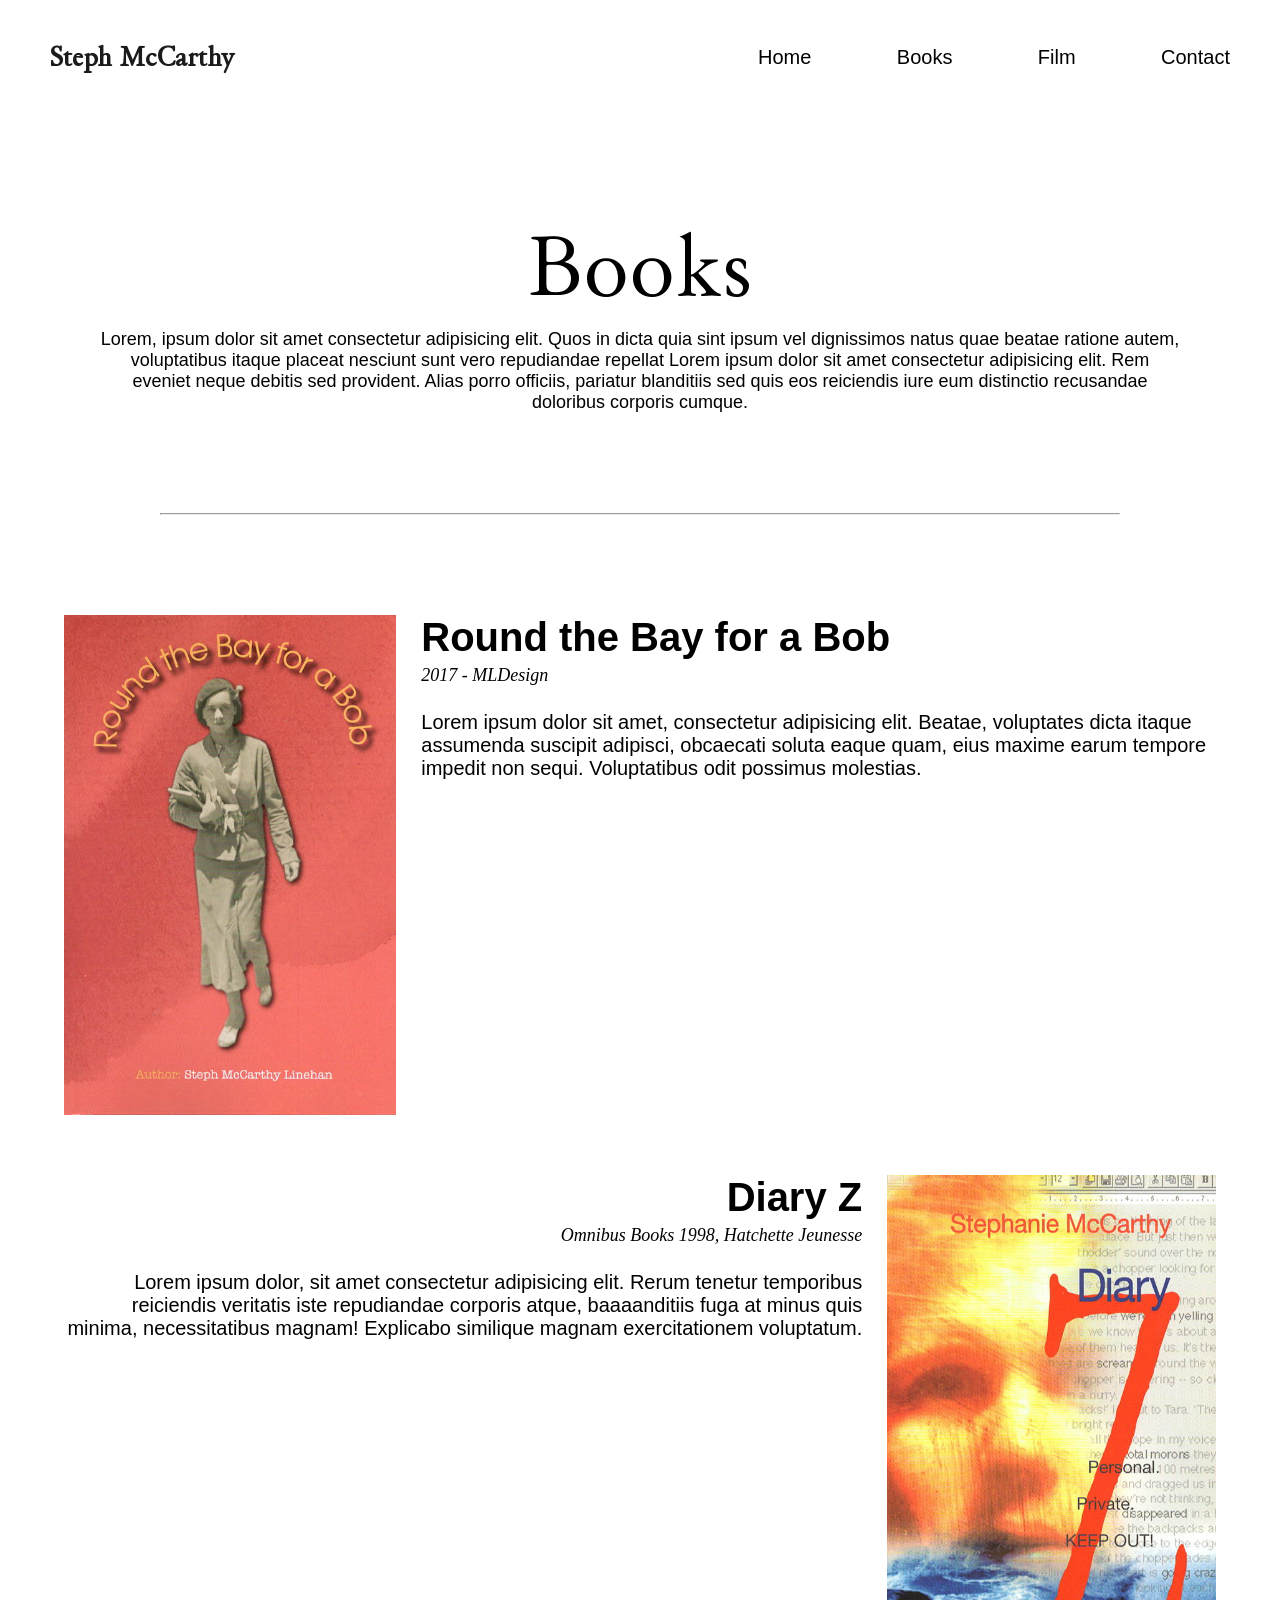
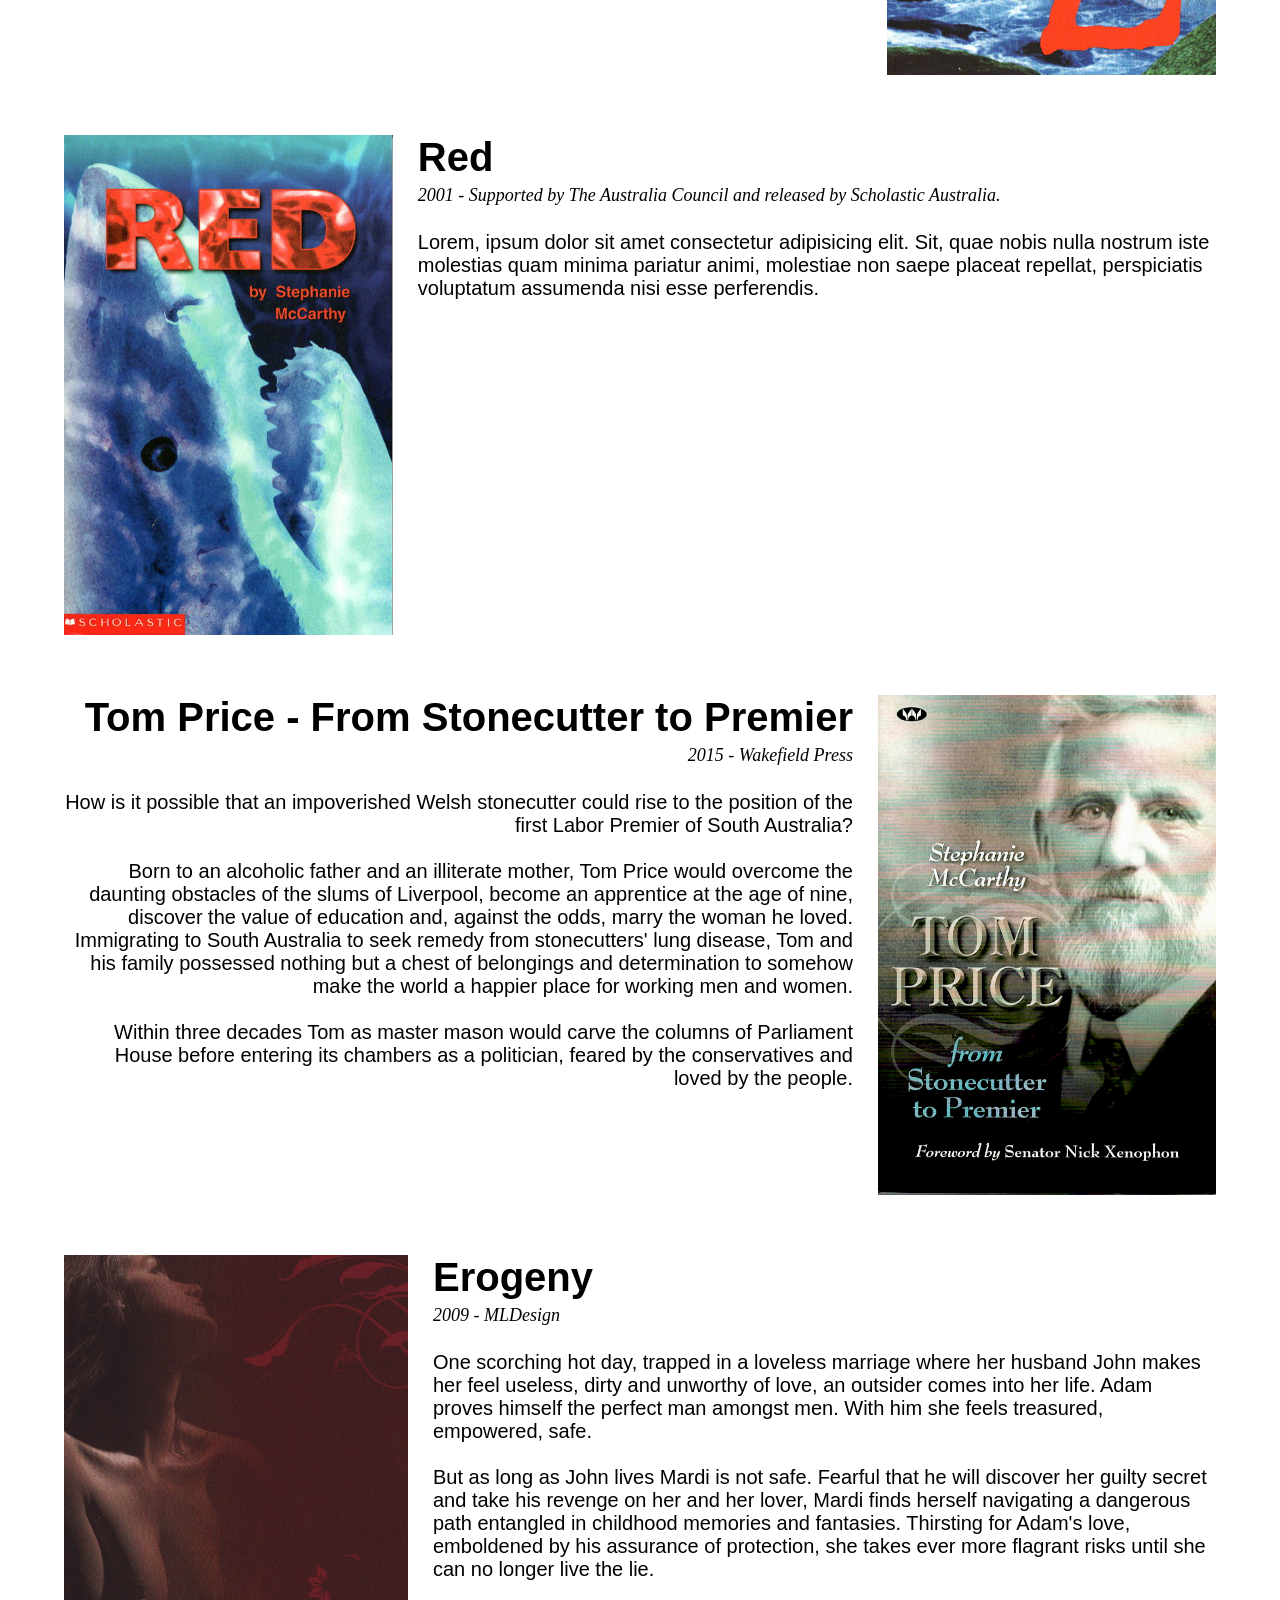
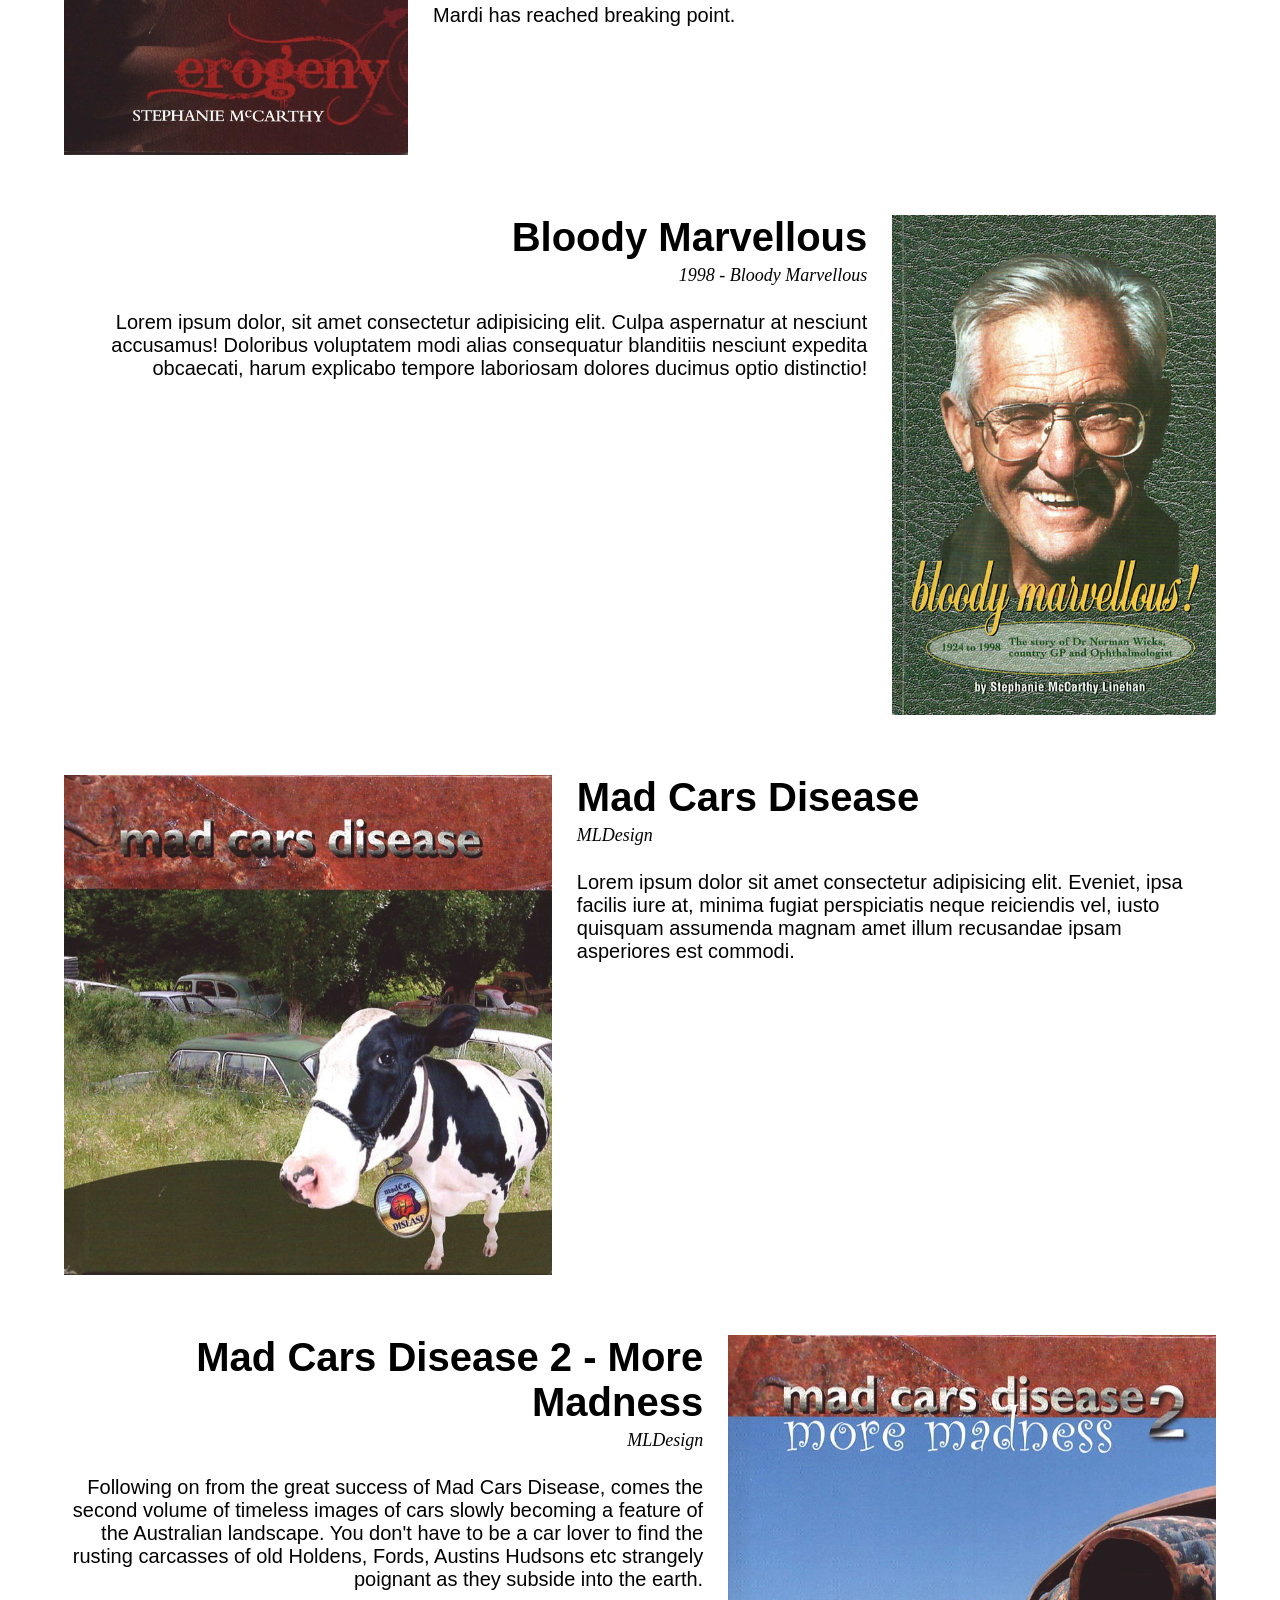
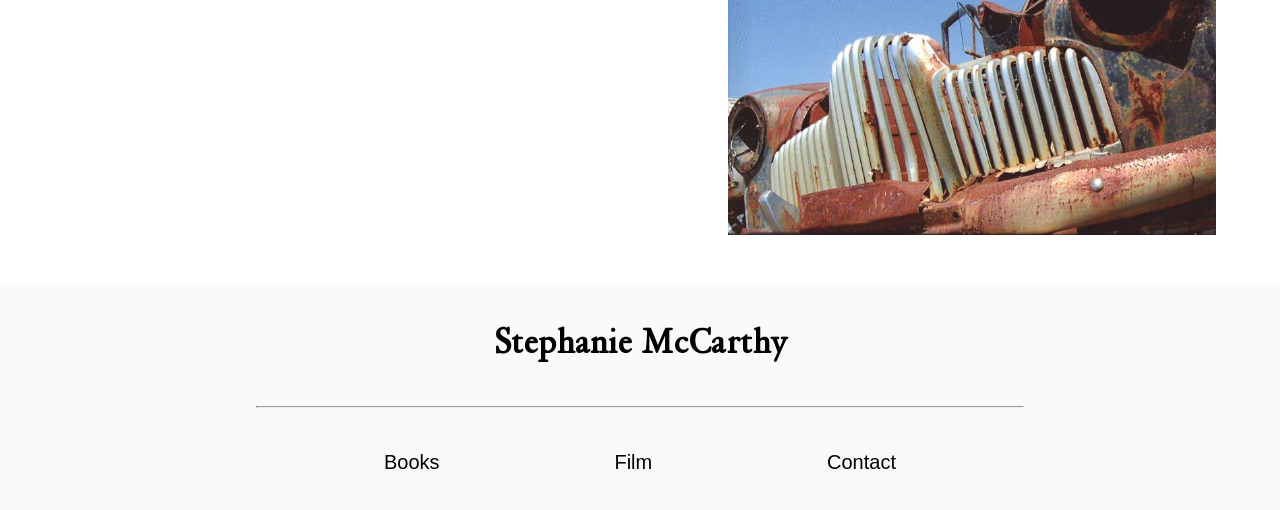
==== books.html @ 68af7423 "First amends" ====
<!DOCTYPE html>
<html lang="en">
  <head>
    <meta charset="UTF-8" />
    <meta name="viewport" content="width=device-width, initial-scale=1.0" />
    <title>Steph McCarthy - Books</title>
    <link rel="stylesheet" href="style.css" />
  </head>
  <body>
    <div class="mobile-menu hidden">
      <div class="full-screen-menu">
        <div class="mobile-nav-links">
          <ul>
            <a href="./index.html">
              <li>Home</li>
            </a>
            <a href="./books.html">
              <li>Books</li>
            </a>
            <a href="./film.html">
              <li>Film</li>
            </a>
            <a href="./contact.html">
              <li>Contact</li>
            </a>
          </ul>
        </div>
      </div>
    </div>
    <div class="header">
      <div class="logo">
        <a href="./index.html">
          <h1>Steph McCarthy</h1>
        </a>
      </div>
      <div class="nav-links">
        <ul>
          <a href="./index.html">
            <li>Home</li>
          </a>
          <a href="./books.html">
            <li>Books</li>
          </a>
          <a href="./film.html">
            <li>Film</li>
          </a>
          <a href="./contact.html">
            <li>Contact</li>
          </a>
        </ul>
      </div>
      <div class="hamburger header" onclick="toggleNav()">
        <span></span>
        <span></span>
        <span class="last-span"></span>
      </div>
    </div>
    <!-- ENDHEADER -->
    <div class="books">
      <div class="intro max-width">
        <h1>Books</h1>
        <p class="max-width" style="margin: 0 auto">Lorem, ipsum dolor sit amet consectetur adipisicing elit. Quos in dicta quia sint ipsum vel dignissimos natus quae beatae ratione autem, voluptatibus itaque placeat nesciunt sunt vero repudiandae repellat Lorem ipsum dolor sit amet consectetur adipisicing elit. Rem eveniet neque debitis sed provident. Alias porro officiis, pariatur blanditiis sed quis eos reiciendis iure eum distinctio recusandae doloribus corporis cumque.</p>
      </div>
      <hr />
      <div class="books-container">
        <div class="book-item max-width">
          <img src="./assets/Bay-for-a-Bob.jpeg" alt="Bay For a Bob" />
          <div class="book-info">
            <div class="book-heading">
              <h2>Round the Bay for a Bob</h2>
              <h3>2017 - MLDesign</h3>
            </div>
            <p>Lorem ipsum dolor sit amet, consectetur adipisicing elit. Beatae, voluptates dicta itaque assumenda suscipit adipisci, obcaecati soluta eaque quam, eius maxime earum tempore impedit non sequi. Voluptatibus odit possimus molestias.</p>
          </div>
        </div>

        <div class="book-item max-width">
          <img src="./assets/diary-z.jpeg" alt="Diary Z" />
          <div class="book-info">
            <div class="book-heading">
              <h2>Diary Z</h2>
              <h3>Omnibus Books 1998, Hatchette Jeunesse</h3>
            </div>
            <p>Lorem ipsum dolor, sit amet consectetur adipisicing elit. Rerum tenetur temporibus reiciendis veritatis iste repudiandae corporis atque, baaaanditiis fuga at minus quis minima, necessitatibus magnam! Explicabo similique magnam exercitationem voluptatum.</p>
          </div>
        </div>

        <div class="book-item max-width">
          <img src="./assets/Red.jpg" alt="Diary Z" />
          <div class="book-info">
            <div class="book-heading">
              <h2>Red</h2>
              <h3>2001 - Supported by The Australia Council and released by Scholastic Australia.</h3>
            </div>
            <p>Lorem, ipsum dolor sit amet consectetur adipisicing elit. Sit, quae nobis nulla nostrum iste molestias quam minima pariatur animi, molestiae non saepe placeat repellat, perspiciatis voluptatum assumenda nisi esse perferendis.</p>
          </div>
        </div>

        <div class="book-item max-width">
          <img src="./assets/Tom.jpg" alt="Tom" />
          <div class="book-info">
            <div class="book-heading">
              <h2>Tom Price - From Stonecutter to Premier</h2>
              <h3>2015 - Wakefield Press</h3>
            </div>
            <p>
              How is it possible that an impoverished Welsh stonecutter could rise to the position of the first Labor Premier of South Australia?<br /><br />Born to an alcoholic father and an illiterate mother, Tom Price would overcome the daunting obstacles of the slums of Liverpool, become an apprentice at the age of nine, discover the value of education and, against the odds, marry the woman he loved. Immigrating to South Australia to seek remedy from stonecutters' lung disease, Tom and his family possessed nothing but a chest of belongings and determination to somehow make the world a happier place for working men and women. <br /><br />Within three decades Tom as master mason would carve the columns of Parliament House before entering its chambers as a politician, feared by the
              conservatives and loved by the people.
            </p>
          </div>
        </div>

        <div class="book-item max-width">
          <img src="./assets/Erogeny.jpg" alt="Erogeny" />
          <div class="book-info">
            <div class="book-heading">
              <h2>Erogeny</h2>
              <h3>2009 - MLDesign</h3>
            </div>
            <p>One scorching hot day, trapped in a loveless marriage where her husband John makes her feel useless, dirty and unworthy of love, an outsider comes into her life. Adam proves himself the perfect man amongst men. With him she feels treasured, empowered, safe. <br /><br />But as long as John lives Mardi is not safe. Fearful that he will discover her guilty secret and take his revenge on her and her lover, Mardi finds herself navigating a dangerous path entangled in childhood memories and fantasies. Thirsting for Adam's love, emboldened by his assurance of protection, she takes ever more flagrant risks until she can no longer live the lie. <br /><br />Mardi has reached breaking point.</p>
          </div>
        </div>

        <div class="book-item max-width">
          <img src="./assets/Bloody-Marvelous.jpg" alt="Bloody Marvelous" />
          <div class="book-info">
            <div class="book-heading">
              <h2>Bloody Marvellous</h2>
              <h3>1998 - Bloody Marvellous</h3>
            </div>
            <p>Lorem ipsum dolor, sit amet consectetur adipisicing elit. Culpa aspernatur at nesciunt accusamus! Doloribus voluptatem modi alias consequatur blanditiis nesciunt expedita obcaecati, harum explicabo tempore laboriosam dolores ducimus optio distinctio!</p>
          </div>
        </div>

        <div class="book-item max-width">
          <img src="./assets/MCD-1.jpg" alt="MCD>" />
          <div class="book-info">
            <div class="book-heading">
              <h2>Mad Cars Disease</h2>
              <h3>MLDesign</h3>
            </div>
            <p>Lorem ipsum dolor sit amet consectetur adipisicing elit. Eveniet, ipsa facilis iure at, minima fugiat perspiciatis neque reiciendis vel, iusto quisquam assumenda magnam amet illum recusandae ipsam asperiores est commodi.</p>
          </div>
        </div>

        <div class="book-item max-width">
          <img src="./assets/MCD-2.jpg" alt="MCD 2>" />
          <div class="book-info">
            <div class="book-heading">
              <h2>Mad Cars Disease 2 - More Madness</h2>
              <h3>MLDesign</h3>
            </div>
            <p>Following on from the great success of Mad Cars Disease, comes the second volume of timeless images of cars slowly becoming a feature of the Australian landscape. You don't have to be a car lover to find the rusting carcasses of old Holdens, Fords, Austins Hudsons etc strangely poignant as they subside into the earth.</p>
          </div>
        </div>
      </div>
    </div>

    <footer>
      <h1>Stephanie McCarthy</h1>
      <br />
      <hr />
      <br />
      <div class="footer-nav-links">
        <ul>
          <a href="./books.html">
            <li>Books</li>
          </a>
          <a href="./film.html">
            <li>Film</li>
          </a>
          <a href="./contact.html">
            <li>Contact</li>
          </a>
        </ul>
      </div>
    </footer>
    <script src="https://cdnjs.cloudflare.com/ajax/libs/gsap/3.11.5/gsap.min.js"></script>
    <script src="https://cdn.jsdelivr.net/npm/swiper@11/swiper-bundle.min.js"></script>
    <script src="script.js"></script>
  </body>
</html>
---- style.css ----
@font-face {
  font-family: "Day Roman";
  src: url("./assets/DayRoman.woff2") format("woff2"), url("./assets/DayRoman.woff") format("woff");
  font-weight: normal;
  font-style: normal;
  font-display: swap;
}
* {
  box-sizing: border-box;
  padding: 0px;
  margin: 0px;
}

body {
  background-color: #fff;
}

.max-width {
  max-width: 1200px;
  width: 90%;
}

h1 {
  font-family: "Day Roman", serif;
}

h2 {
  font-family: "Helvetica", sans-serif;
  font-weight: 600;
}

p {
  font-weight: 100;
  font-family: "Helvetica", sans-serif;
}

.button {
  text-decoration: none;
  padding: 10px 45px;
  font-family: Helvetica, sans-serif;
  border: 1px solid;
  background-color: rgb(36, 140, 230);
  color: #fff;
  max-width: max-content;
}

.hamburger {
  padding: 0px !important;
  cursor: pointer;
  display: none !important;
  align-items: center;
  justify-content: center;
  flex-direction: column;
  position: absolute;
  top: 50%;
  right: 1%;
  transform: translate(-50%, -5%);
  z-index: 1001;
}
@media (max-width: 800px) {
  .hamburger {
    display: flex !important;
  }
}
.hamburger span {
  display: block;
  width: 30px;
  height: 2px;
  margin-bottom: 7.5px;
  background-color: black;
}
.hamburger .last-span {
  margin-bottom: 0px !important;
}

.mobile-menu .full-screen-menu {
  opacity: 0;
  width: 100dvw;
  height: 100dvh;
  position: fixed;
  top: 0px;
  left: 0px;
  background-color: white;
  z-index: 1000;
  display: flex;
  flex-direction: column;
  align-items: center;
  justify-content: center;
}
.mobile-menu .full-screen-menu .mobile-nav-links ul {
  display: flex;
  flex-direction: column;
  justify-content: space-between;
}
.mobile-menu .full-screen-menu .mobile-nav-links ul a {
  text-decoration: none;
}
.mobile-menu .full-screen-menu .mobile-nav-links ul a li {
  font-weight: 100;
  font-family: Helvetica, sans-serif;
  color: black;
  list-style: none;
  font-size: 50px !important;
  display: inline;
  position: relative;
  overflow: hidden;
}
.mobile-menu .full-screen-menu .mobile-nav-links ul a li:after {
  content: "";
  position: absolute;
  z-index: -1;
  right: 0;
  width: 0;
  bottom: 0px;
  background: #000;
  height: 2px;
  transition-property: width;
  transition-duration: 0.3s;
  transition-timing-function: ease-out;
}
.mobile-menu .full-screen-menu .mobile-nav-links ul a li:hover:after, .mobile-menu .full-screen-menu .mobile-nav-links ul a li:focus:after,
.mobile-menu .full-screen-menu .mobile-nav-links ul a li .underline:active:after {
  left: 0;
  right: auto;
  width: 100%;
}

.header {
  padding: 40px 50px;
  display: flex;
  align-items: center;
  justify-content: space-between;
  position: relative;
}
@media (max-width: 800px) {
  .header {
    padding: 20px 20px;
  }
}
.header .logo a {
  text-decoration: none !important;
  font-family: "Day Roman", serif, Times, serif !important;
  color: rgb(27, 27, 27) !important;
}
.header .logo a:active {
  font-family: "Day Roman", serif, Times, serif;
  color: rgb(27, 27, 27);
  font-size: 2vw;
}
.header .logo a h1 {
  font-size: 2vw;
}
@media (max-width: 800px) {
  .header .logo a h1 {
    font-size: 4vw;
  }
}
.header .nav-links {
  width: 40%;
}
@media (max-width: 800px) {
  .header .nav-links {
    display: none;
  }
}
.header .nav-links ul {
  display: flex;
  justify-content: space-between;
}
.header .nav-links ul a {
  text-decoration: none;
}
.header .nav-links ul a li {
  font-weight: 100;
  font-family: Helvetica, sans-serif;
  color: black;
  list-style: none;
  font-size: 20px;
  display: inline;
  position: relative;
  overflow: hidden;
}
@media (max-width: 1200px) {
  .header .nav-links ul a li {
    font-size: 16px;
  }
}
.header .nav-links ul a li:after {
  content: "";
  position: absolute;
  z-index: -1;
  right: 0;
  width: 0;
  bottom: -5px;
  background: #000;
  height: 1px;
  transition-property: width;
  transition-duration: 0.3s;
  transition-timing-function: ease-out;
}
.header .nav-links ul a li:hover:after, .header .nav-links ul a li:focus:after,
.header .nav-links ul a li .underline:active:after {
  left: 0;
  right: auto;
  width: 100%;
}

.hero {
  width: 100dvw;
  height: 40%;
  object-fit: cover;
}
.hero img {
  object-fit: cover;
  width: 100%;
  height: 100%;
}

.about {
  padding: 50px 0px;
  width: 100%;
  margin: 0 auto;
}
@media (max-width: 800px) {
  .about {
    padding: 50px 0px;
  }
}
.about p {
  text-align: center;
  font-size: 18px;
  font-family: Helvetica, sans-serif;
  font-weight: 100;
}

.intro {
  padding: 100px 0px;
  width: 100%;
  margin: 0 auto;
  text-align: center;
}
.intro h1 {
  font-weight: lighter;
  font-family: "Day Roman", serif, Times, serif;
  font-size: 80px;
  margin-bottom: 10px;
}
.intro p {
  font-family: Helvetica, sans-serif;
  font-size: 18px;
  font-weight: 100;
}

.books {
  width: 100%;
  margin: 0 auto;
}
.books hr {
  max-width: 75%;
  margin: auto;
}
.books .books-container {
  padding-top: 100px;
  margin-bottom: 50px;
  display: flex;
  align-items: center;
  justify-content: center;
  flex-direction: column;
  gap: 60px;
}
.books .books-container .book-item {
  display: flex;
  gap: 25px;
}
@media (max-width: 1000px) {
  .books .books-container .book-item {
    flex-direction: column;
  }
}
.books .books-container .book-item img {
  max-height: 500px;
  object-fit: cover;
}
@media (max-width: 1000px) {
  .books .books-container .book-item img {
    object-fit: cover;
    max-height: none;
  }
}
.books .books-container .book-item .book-info {
  display: flex;
  flex-direction: column;
  gap: 25px;
}
.books .books-container .book-item .book-info h2 {
  font-family: Helvetica, sans-serif;
  font-size: 40px;
  margin-bottom: 0px !important;
}
.books .books-container .book-item .book-info h3 {
  font-style: italic;
  font-weight: 100;
  margin-top: 5px;
  font-size: 18px;
}
.books .books-container .book-item .book-info p {
  font-size: 20px;
  font-family: Helvetica, sans-serif;
}
@media (min-width: 1000px) {
  .books .books-container .book-item:nth-child(2n) {
    flex-direction: row-reverse;
    text-align: right;
  }
}

.books-home {
  background-color: #fafafa;
  padding: 50px;
}
@media (max-width: 800px) {
  .books-home {
    padding: 50px 0px;
  }
}
.books-home h1 {
  text-align: center;
  font-size: 50px;
  margin-bottom: 25px;
}
.books-home .books-swiper .swiper-wrapper .swiper-slide img {
  max-width: 90%;
}

.in-the-press {
  margin-bottom: 50px;
  background-color: #fff;
  padding: 100px 0px;
}
.in-the-press h1 {
  text-align: center;
  font-size: 50px;
}
.in-the-press .swiper {
  height: 25dvh;
  overflow: hidden;
}
.in-the-press .swiper .swiper-button-prev,
.in-the-press .swiper .swiper-button-next {
  color: black;
}
.in-the-press .swiper .swiper-wrapper {
  width: 100%;
  margin: 0 auto;
}
.in-the-press .swiper .swiper-wrapper .swiper-slide {
  padding: 0px 100px;
  display: flex;
  align-items: center;
  justify-content: center;
  flex-direction: column;
  max-width: 100%;
  text-align: center;
  gap: 10px;
}
@media (max-width: 800px) {
  .in-the-press .swiper .swiper-wrapper .swiper-slide {
    padding: 50px;
  }
}
.in-the-press .swiper .swiper-wrapper .swiper-slide h1 {
  font-family: "Day Roman", serif;
}
@media (max-width: 800px) {
  .in-the-press .swiper .swiper-wrapper .swiper-slide h1 {
    font-size: 30px;
  }
}
.in-the-press .swiper .swiper-wrapper .swiper-slide p {
  font-family: "Helvetica", sans-serif;
}
@media (max-width: 800px) {
  .in-the-press .swiper .swiper-wrapper .swiper-slide p {
    font-size: 12px;
  }
}
.in-the-press .swiper .swiper-wrapper .swiper-slide a {
  font-family: "Helvetica", sans-serif;
  color: black;
  transition: 0.5s ease;
}
.in-the-press .swiper .swiper-wrapper .swiper-slide a:hover {
  text-decoration: none;
}

footer {
  background-color: #fafafa;
  width: 100dvw;
  height: 25dvh;
  display: flex;
  align-items: center;
  justify-content: center;
  flex-direction: column;
}
footer hr {
  display: block;
  width: 60%;
  margin: 25px 0px;
}
@media (max-width: 800px) {
  footer hr {
    margin: 10px;
  }
}
@media (max-width: 800px) {
  footer h1 {
    font-size: 20px;
  }
}
footer .footer-nav-links {
  width: 40%;
}
footer .footer-nav-links ul {
  display: flex;
  justify-content: space-between;
}
footer .footer-nav-links ul a {
  text-decoration: none;
}
footer .footer-nav-links ul a li {
  font-weight: 100;
  font-family: Helvetica, sans-serif;
  color: black;
  list-style: none;
  font-size: 20px;
  display: inline;
  position: relative;
  overflow: hidden;
}
@media (max-width: 1200px) {
  footer .footer-nav-links ul a li {
    font-size: 16px;
  }
}
footer .footer-nav-links ul a li:after {
  content: "";
  position: absolute;
  z-index: -1;
  right: 0;
  width: 0;
  bottom: -5px;
  background: #000;
  height: 1px;
  transition-property: width;
  transition-duration: 0.3s;
  transition-timing-function: ease-out;
}
footer .footer-nav-links ul a li:hover:after, footer .footer-nav-links ul a li:focus:after,
footer .footer-nav-links ul a li .underline:active:after {
  left: 0;
  right: auto;
  width: 100%;
}

.contact {
  width: 100dvw;
  margin: 0 auto;
}
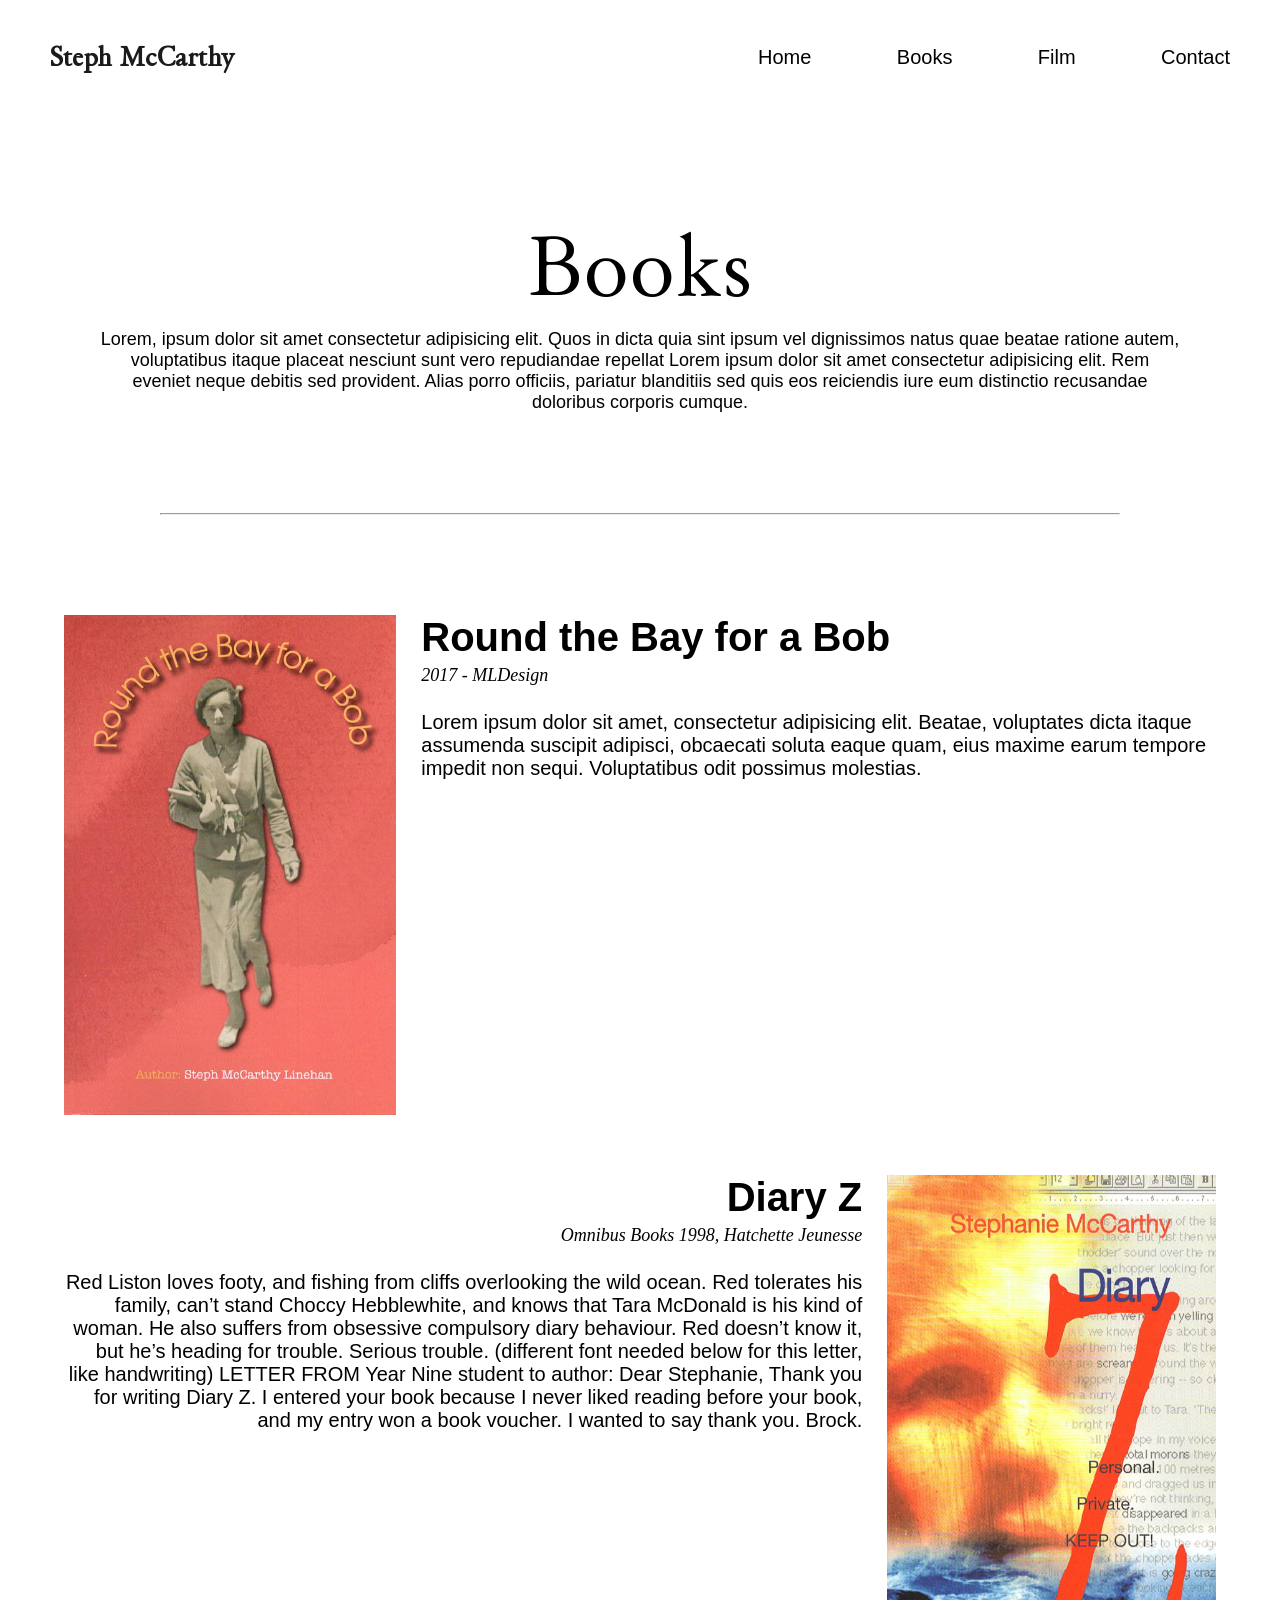
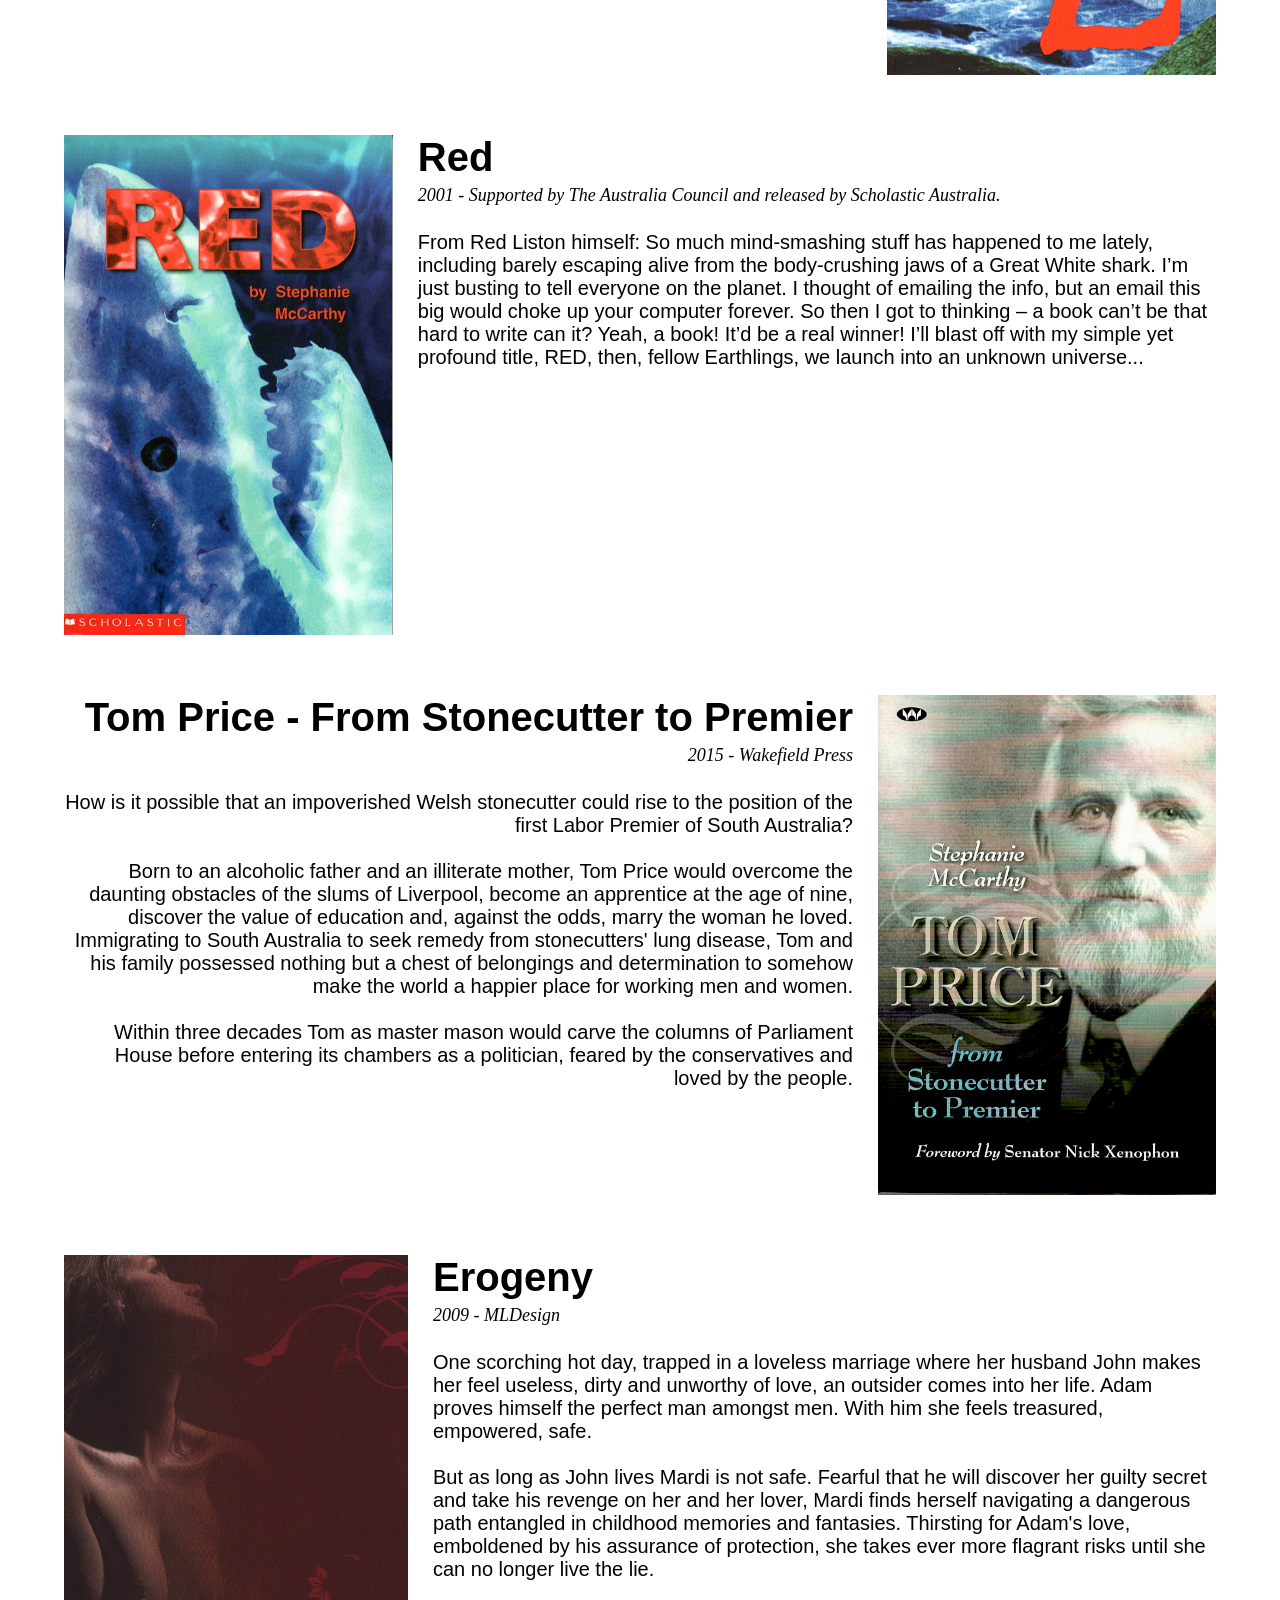
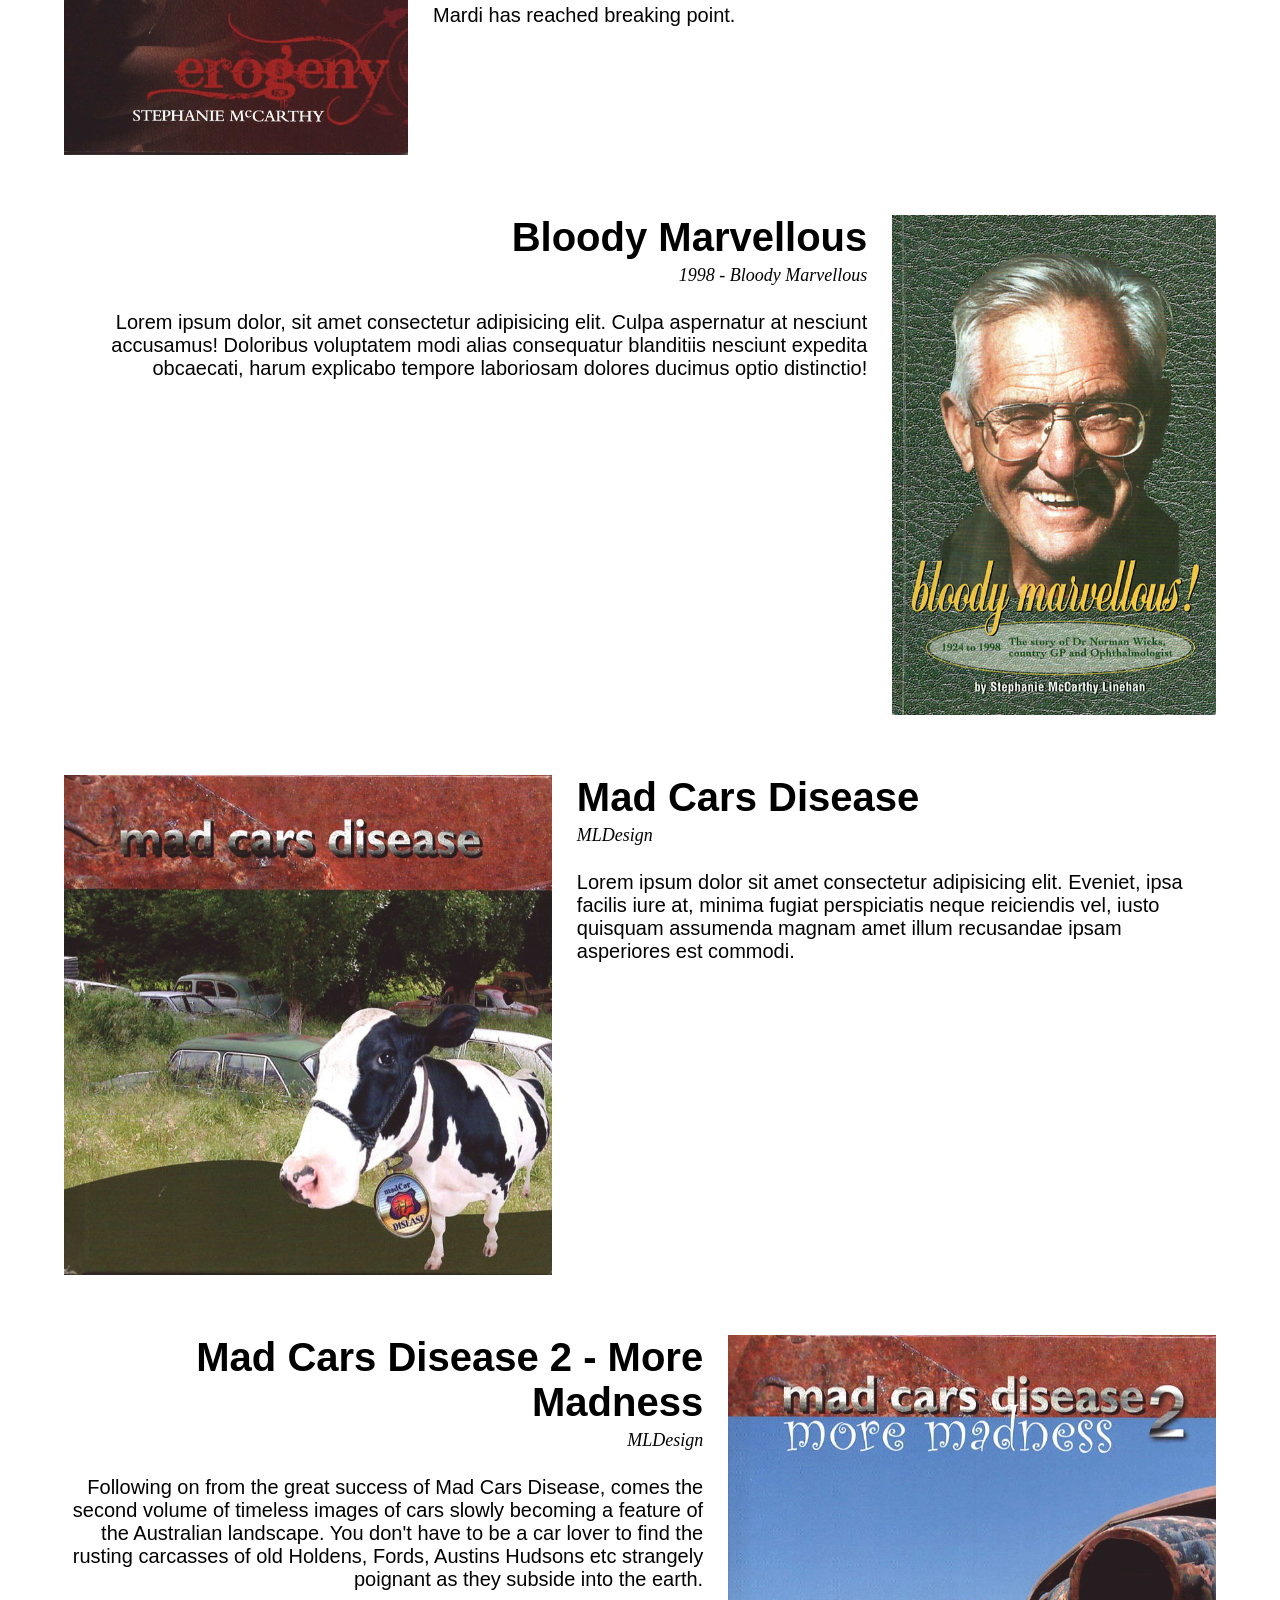
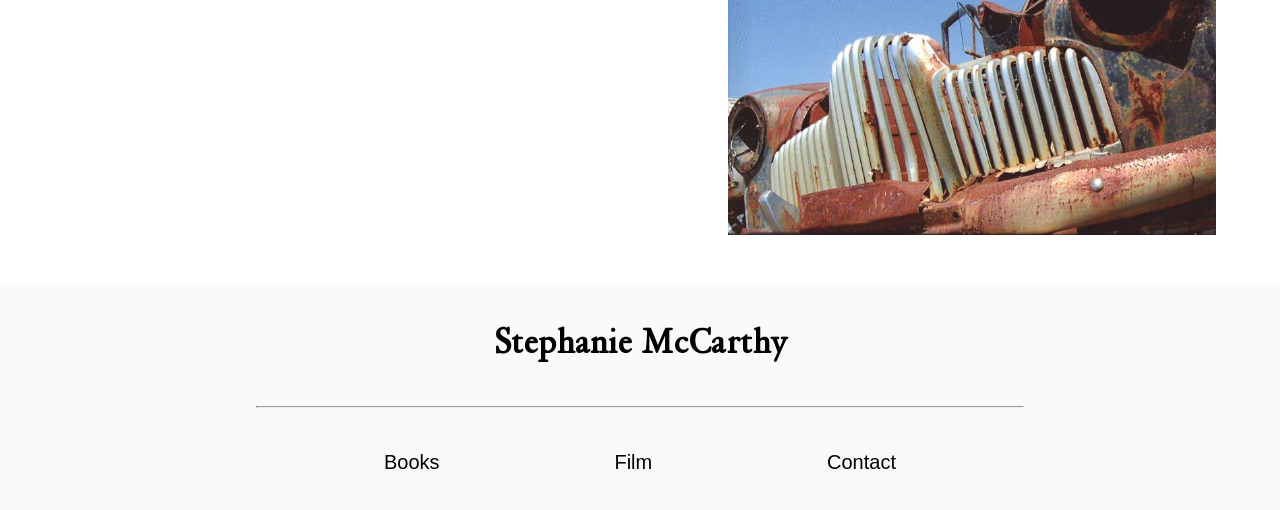
==== commit 05bf9280: "oops" ====
--- a/books.html
+++ b/books.html
@@ -81,7 +81,7 @@
               <h2>Diary Z</h2>
               <h3>Omnibus Books 1998, Hatchette Jeunesse</h3>
             </div>
-            <p>Lorem ipsum dolor, sit amet consectetur adipisicing elit. Rerum tenetur temporibus reiciendis veritatis iste repudiandae corporis atque, baaaanditiis fuga at minus quis minima, necessitatibus magnam! Explicabo similique magnam exercitationem voluptatum.</p>
+            <p>Red Liston loves footy, and fishing from cliffs overlooking the wild ocean. Red tolerates his family, can’t stand Choccy Hebblewhite, and knows that Tara McDonald is his kind of woman. He also suffers from obsessive compulsory diary behaviour. Red doesn’t know it, but he’s heading for trouble. Serious trouble. (different font needed below for this letter, like handwriting) LETTER FROM Year Nine student to author: Dear Stephanie, Thank you for writing Diary Z. I entered your book because I never liked reading before your book, and my entry won a book voucher. I wanted to say thank you. Brock.</p>
           </div>
         </div>
 
@@ -92,7 +92,7 @@
               <h2>Red</h2>
               <h3>2001 - Supported by The Australia Council and released by Scholastic Australia.</h3>
             </div>
-            <p>Lorem, ipsum dolor sit amet consectetur adipisicing elit. Sit, quae nobis nulla nostrum iste molestias quam minima pariatur animi, molestiae non saepe placeat repellat, perspiciatis voluptatum assumenda nisi esse perferendis.</p>
+            <p>From Red Liston himself: So much mind-smashing stuff has happened to me lately, including barely escaping alive from the body-crushing jaws of a Great White shark. I’m just busting to tell everyone on the planet. I thought of emailing the info, but an email this big would choke up your computer forever. So then I got to thinking – a book can’t be that hard to write can it? Yeah, a book! It’d be a real winner! I’ll blast off with my simple yet profound title, RED, then, fellow Earthlings, we launch into an unknown universe...</p>
           </div>
         </div>
 
--- a/style.css
+++ b/style.css
@@ -393,6 +393,68 @@
   text-decoration: none;
 }
 
+.links {
+  width: 100%;
+  margin: 0 auto;
+}
+.links hr {
+  max-width: 75%;
+  margin: auto;
+}
+.links h1 {
+  font-size: 40px;
+}
+.links .links-container {
+  padding-top: 100px;
+  margin-bottom: 50px;
+  display: flex;
+  align-items: center;
+  justify-content: center;
+  flex-direction: column;
+  gap: 60px;
+}
+.links .links-container .link-item {
+  display: flex;
+  gap: 25px;
+}
+@media (max-width: 1000px) {
+  .links .links-container .link-item {
+    flex-direction: column;
+  }
+}
+.links .links-container .link-item img {
+  max-height: 500px;
+  object-fit: cover;
+}
+@media (max-width: 1000px) {
+  .links .links-container .link-item img {
+    object-fit: cover;
+    max-height: none;
+  }
+}
+.links .links-container .link-item .link-info {
+  display: flex;
+  flex-direction: column;
+  gap: 25px;
+}
+.links .links-container .link-item .link-info h2 {
+  font-family: Helvetica, sans-serif;
+  font-size: 40px;
+  margin-bottom: 0px !important;
+  font-weight: 100;
+  font-style: italic;
+}
+.links .links-container .link-item .link-info h3 {
+  font-style: italic;
+  font-weight: 100;
+  margin-top: 5px;
+  font-size: 18px;
+}
+.links .links-container .link-item .link-info p {
+  font-size: 20px;
+  font-family: Helvetica, sans-serif;
+}
+
 footer {
   background-color: #fafafa;
   width: 100dvw;
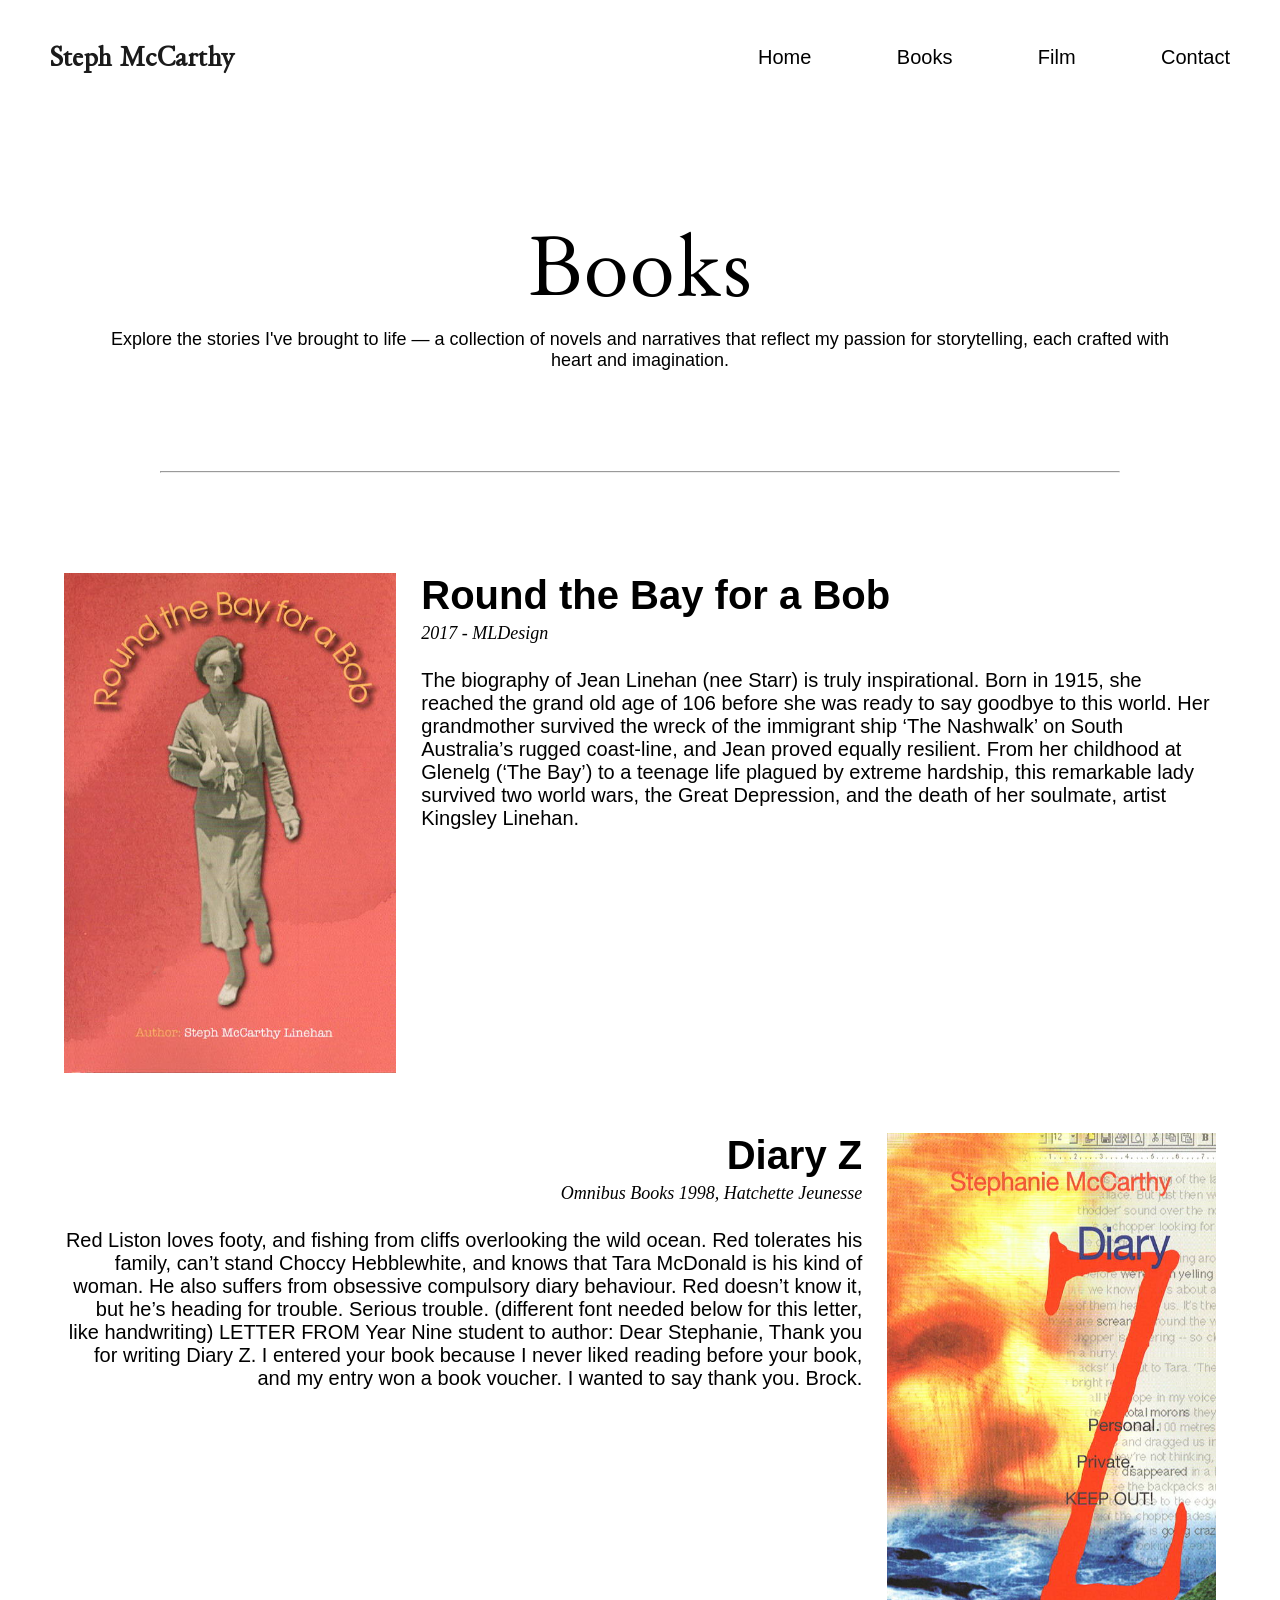
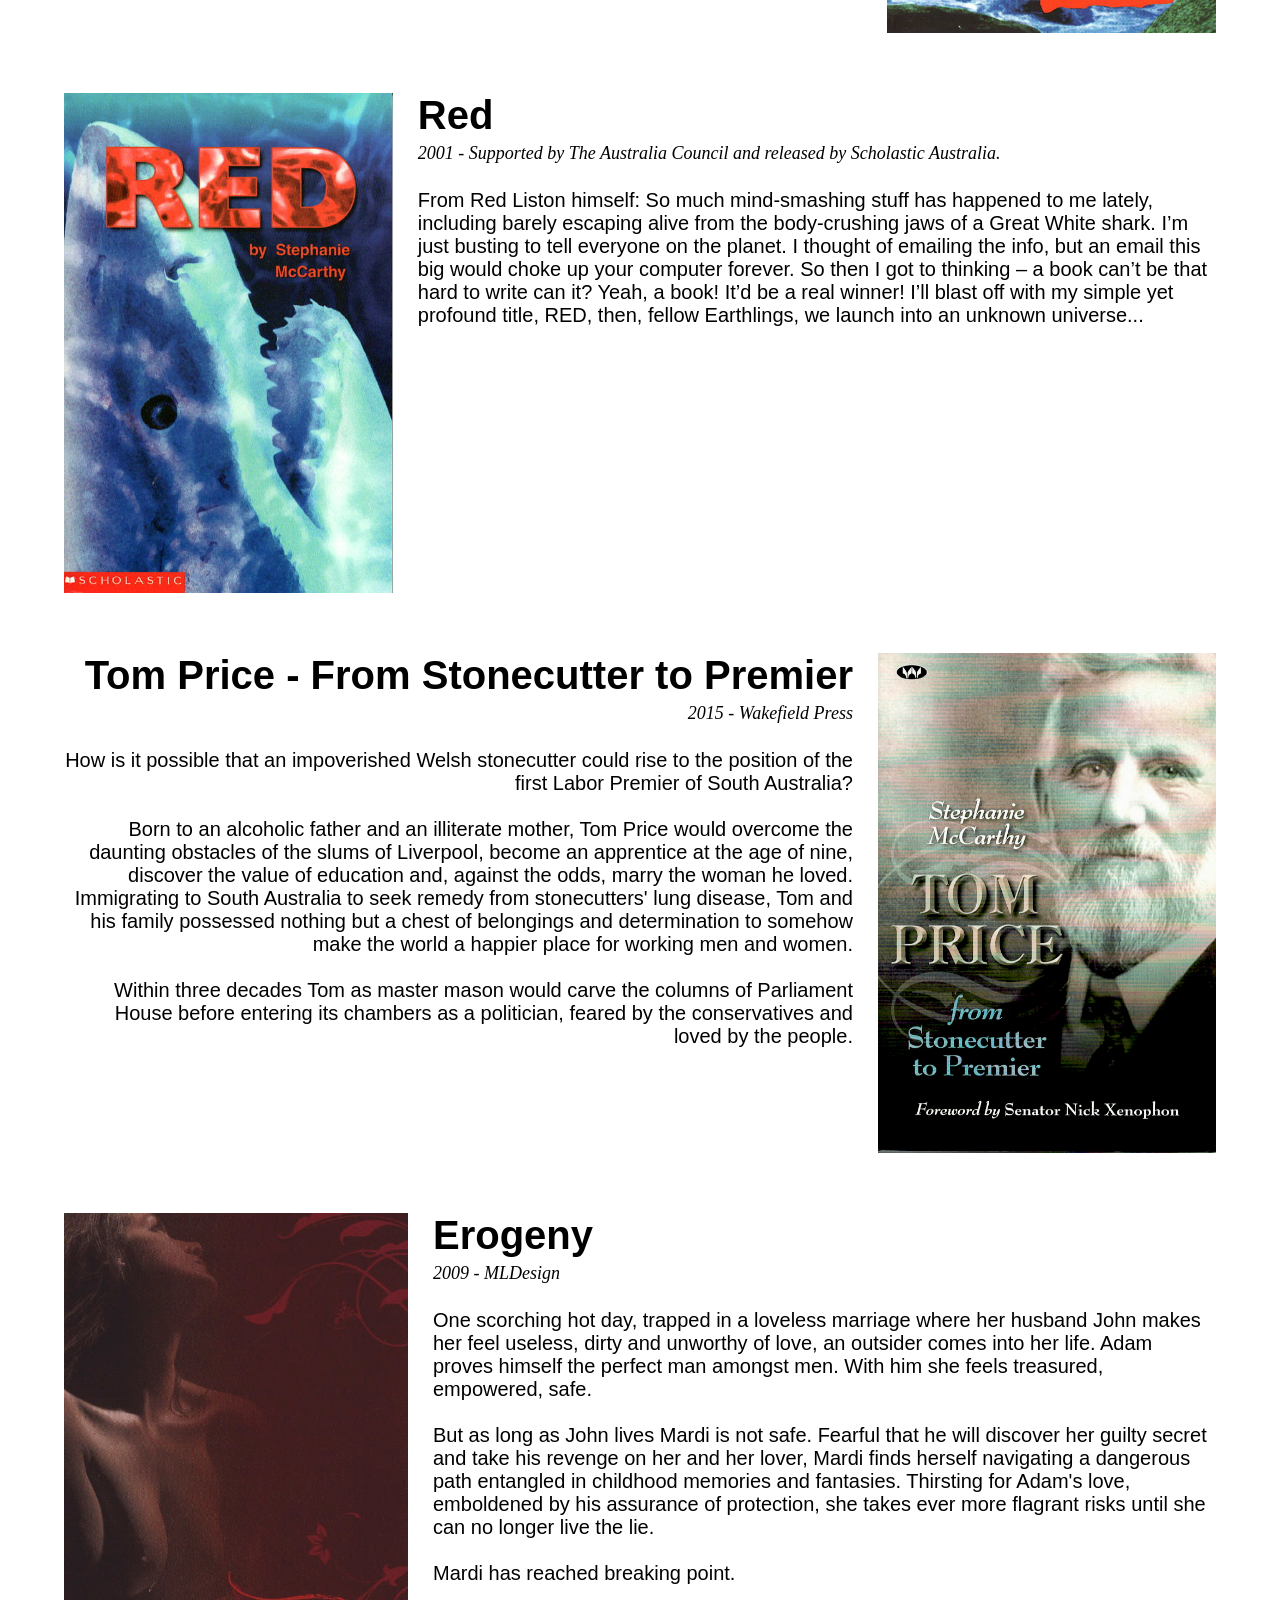
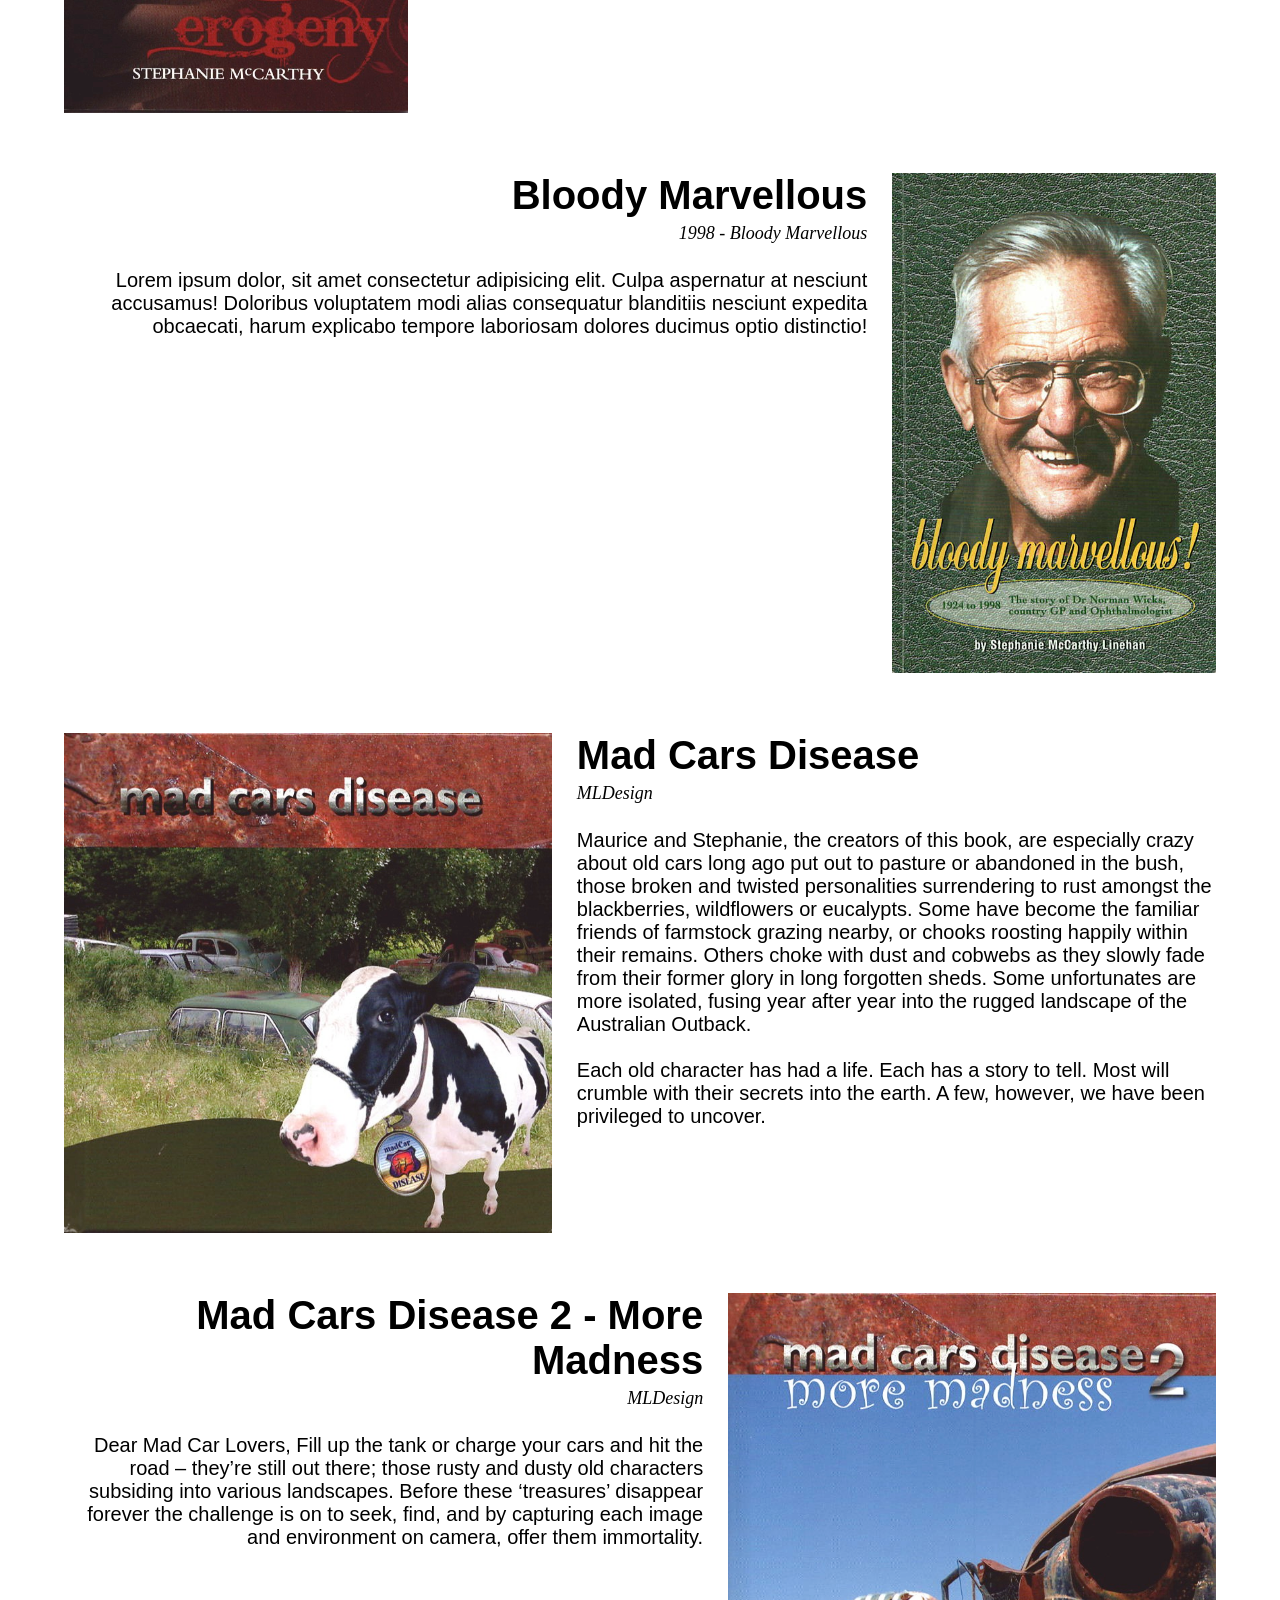
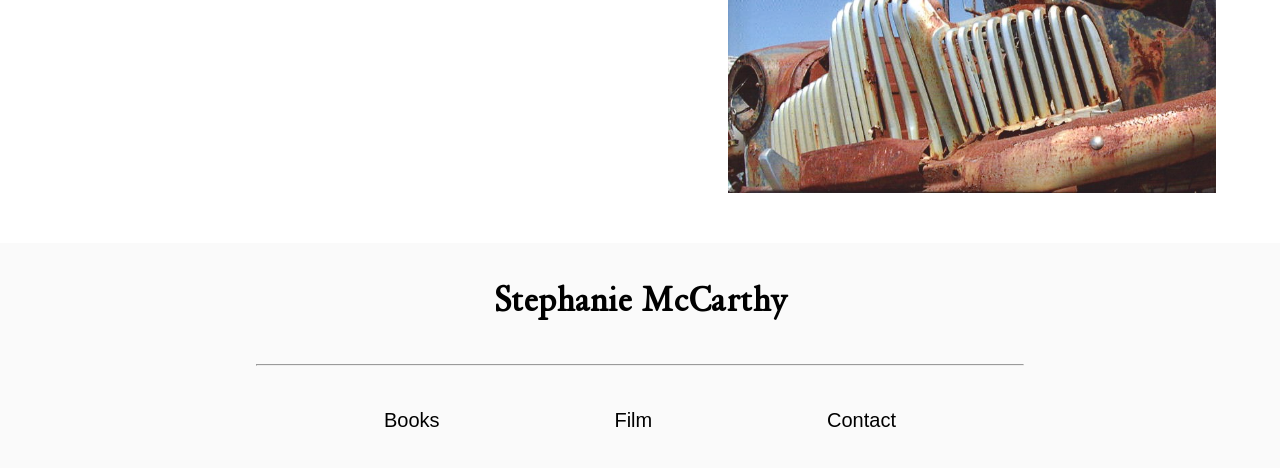
==== commit 5532d4a6: "film page changes" ====
--- a/books.html
+++ b/books.html
@@ -59,7 +59,7 @@
     <div class="books">
       <div class="intro max-width">
         <h1>Books</h1>
-        <p class="max-width" style="margin: 0 auto">Lorem, ipsum dolor sit amet consectetur adipisicing elit. Quos in dicta quia sint ipsum vel dignissimos natus quae beatae ratione autem, voluptatibus itaque placeat nesciunt sunt vero repudiandae repellat Lorem ipsum dolor sit amet consectetur adipisicing elit. Rem eveniet neque debitis sed provident. Alias porro officiis, pariatur blanditiis sed quis eos reiciendis iure eum distinctio recusandae doloribus corporis cumque.</p>
+        <p class="max-width" style="margin: 0 auto">Explore the stories I've brought to life — a collection of novels and narratives that reflect my passion for storytelling, each crafted with heart and imagination.</p>
       </div>
       <hr />
       <div class="books-container">
@@ -70,7 +70,7 @@
               <h2>Round the Bay for a Bob</h2>
               <h3>2017 - MLDesign</h3>
             </div>
-            <p>Lorem ipsum dolor sit amet, consectetur adipisicing elit. Beatae, voluptates dicta itaque assumenda suscipit adipisci, obcaecati soluta eaque quam, eius maxime earum tempore impedit non sequi. Voluptatibus odit possimus molestias.</p>
+            <p>The biography of Jean Linehan (nee Starr) is truly inspirational. Born in 1915, she reached the grand old age of 106 before she was ready to say goodbye to this world. Her grandmother survived the wreck of the immigrant ship ‘The Nashwalk’ on South Australia’s rugged coast-line, and Jean proved equally resilient. From her childhood at Glenelg (‘The Bay’) to a teenage life plagued by extreme hardship, this remarkable lady survived two world wars, the Great Depression, and the death of her soulmate, artist Kingsley Linehan.</p>
           </div>
         </div>
 
@@ -139,7 +139,10 @@
               <h2>Mad Cars Disease</h2>
               <h3>MLDesign</h3>
             </div>
-            <p>Lorem ipsum dolor sit amet consectetur adipisicing elit. Eveniet, ipsa facilis iure at, minima fugiat perspiciatis neque reiciendis vel, iusto quisquam assumenda magnam amet illum recusandae ipsam asperiores est commodi.</p>
+            <p>
+              Maurice and Stephanie, the creators of this book, are especially crazy about old cars long ago put out to pasture or abandoned in the bush, those broken and twisted personalities surrendering to rust amongst the blackberries, wildflowers or eucalypts. Some have become the familiar friends of farmstock grazing nearby, or chooks roosting happily within their remains. Others choke with dust and cobwebs as they slowly fade from their former glory in long forgotten sheds. Some unfortunates are more isolated, fusing year after year into the rugged landscape of the Australian Outback. <br /><br />
+              Each old character has had a life. Each has a story to tell. Most will crumble with their secrets into the earth. A few, however, we have been privileged to uncover.
+            </p>
           </div>
         </div>
 
@@ -150,7 +153,7 @@
               <h2>Mad Cars Disease 2 - More Madness</h2>
               <h3>MLDesign</h3>
             </div>
-            <p>Following on from the great success of Mad Cars Disease, comes the second volume of timeless images of cars slowly becoming a feature of the Australian landscape. You don't have to be a car lover to find the rusting carcasses of old Holdens, Fords, Austins Hudsons etc strangely poignant as they subside into the earth.</p>
+            <p>Dear Mad Car Lovers, Fill up the tank or charge your cars and hit the road – they’re still out there; those rusty and dusty old characters subsiding into various landscapes. Before these ‘treasures’ disappear forever the challenge is on to seek, find, and by capturing each image and environment on camera, offer them immortality.</p>
           </div>
         </div>
       </div>
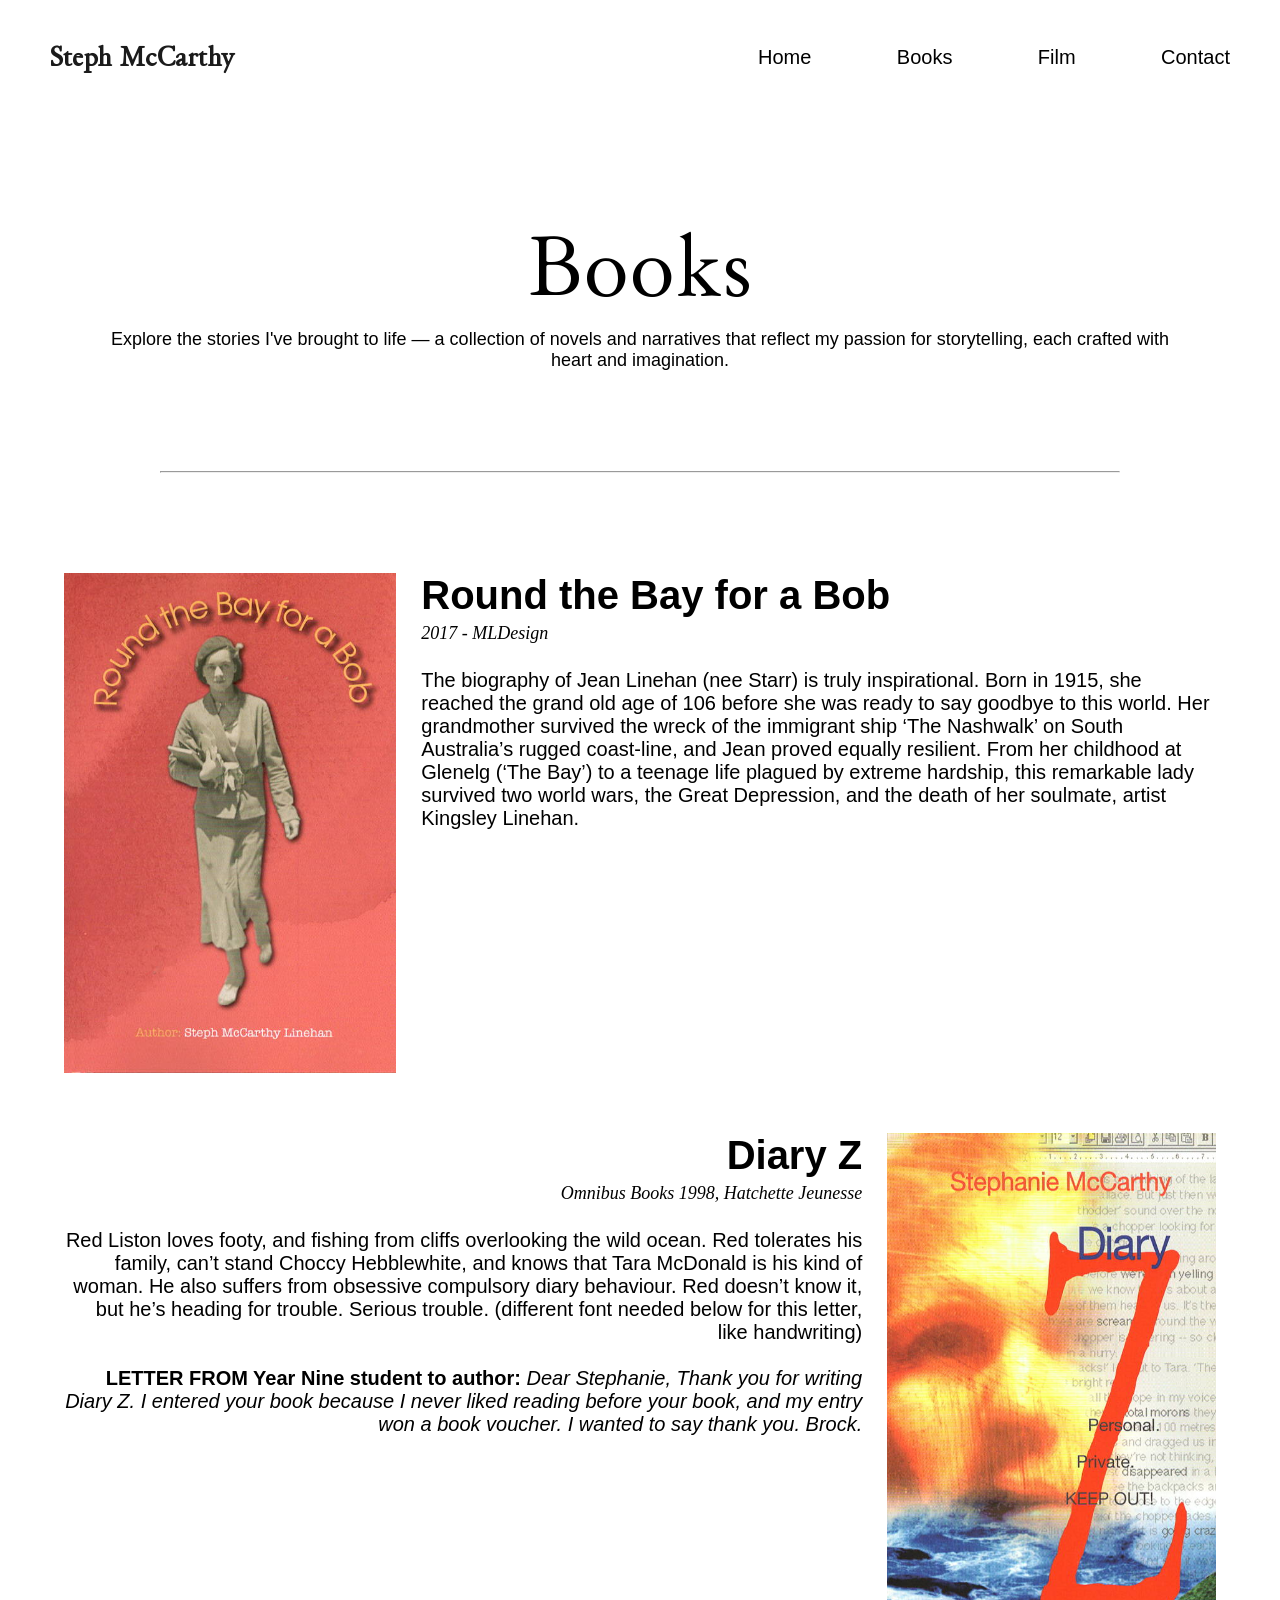
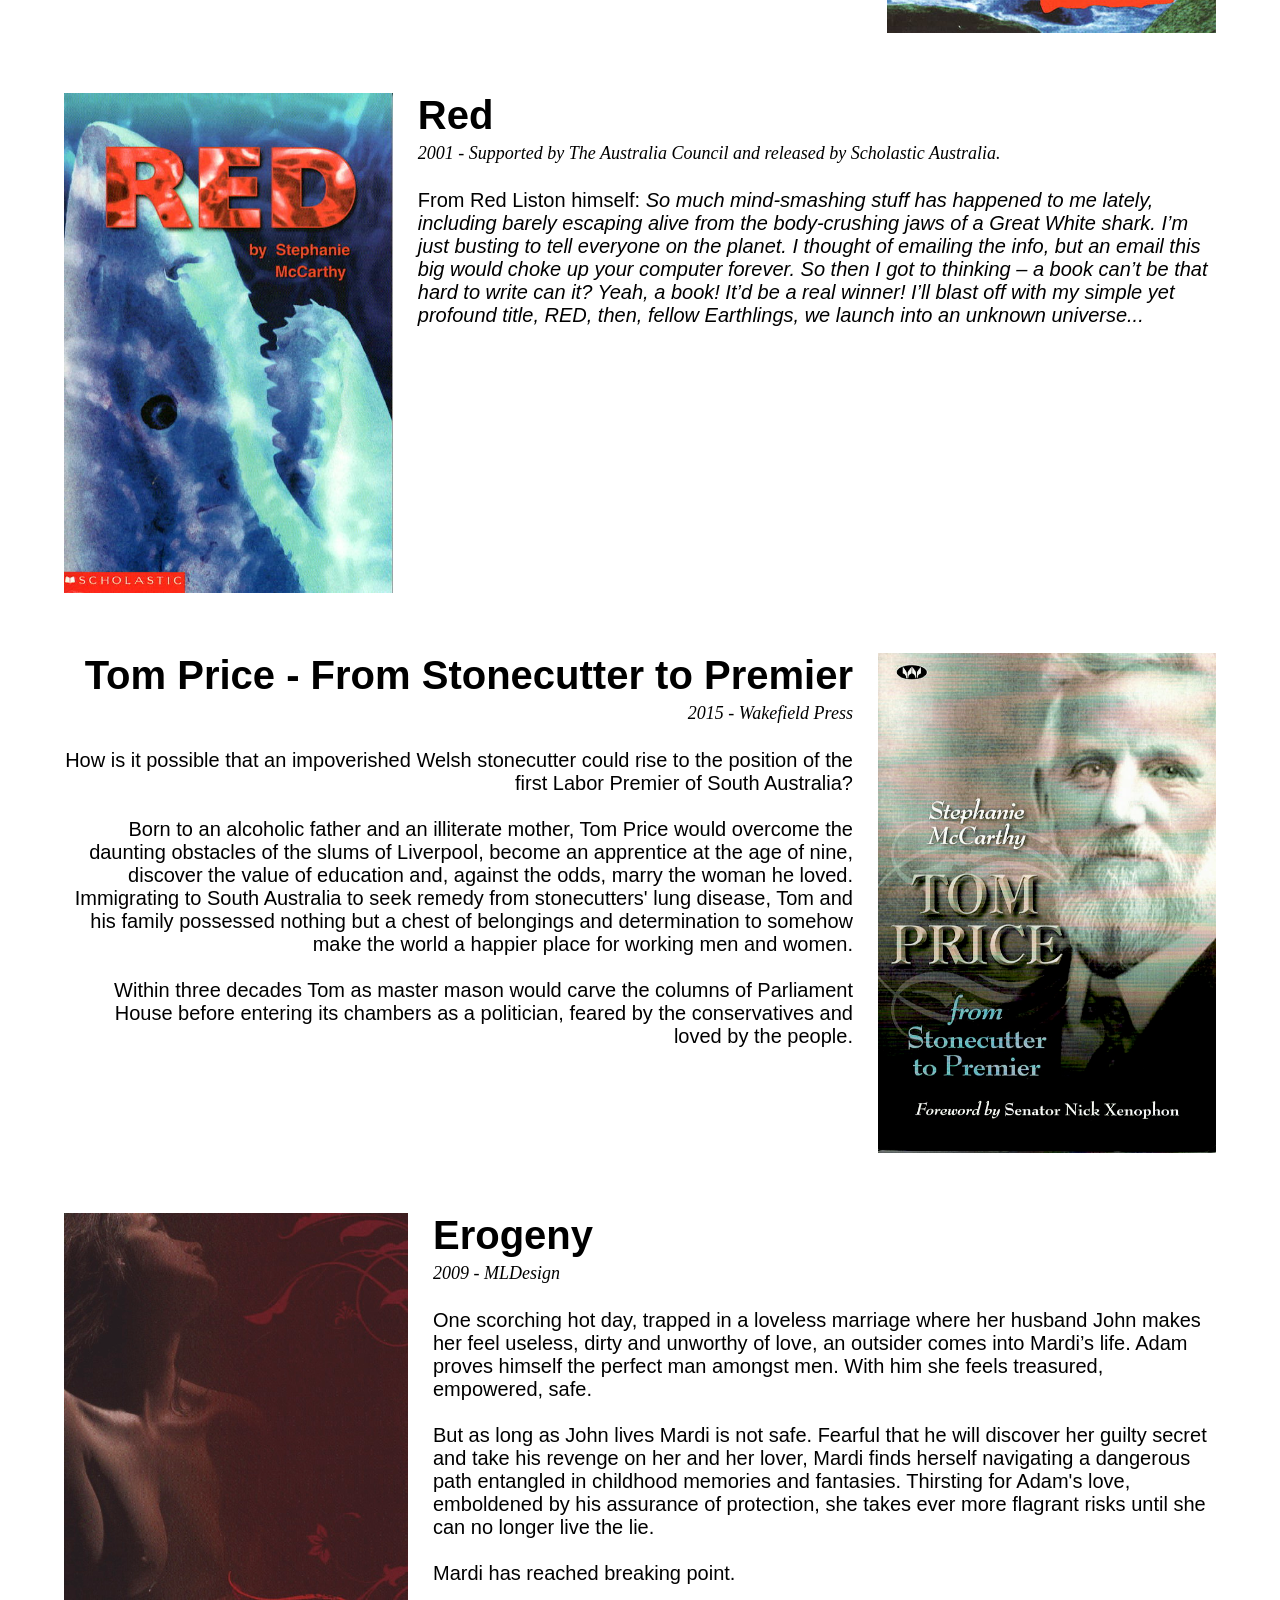
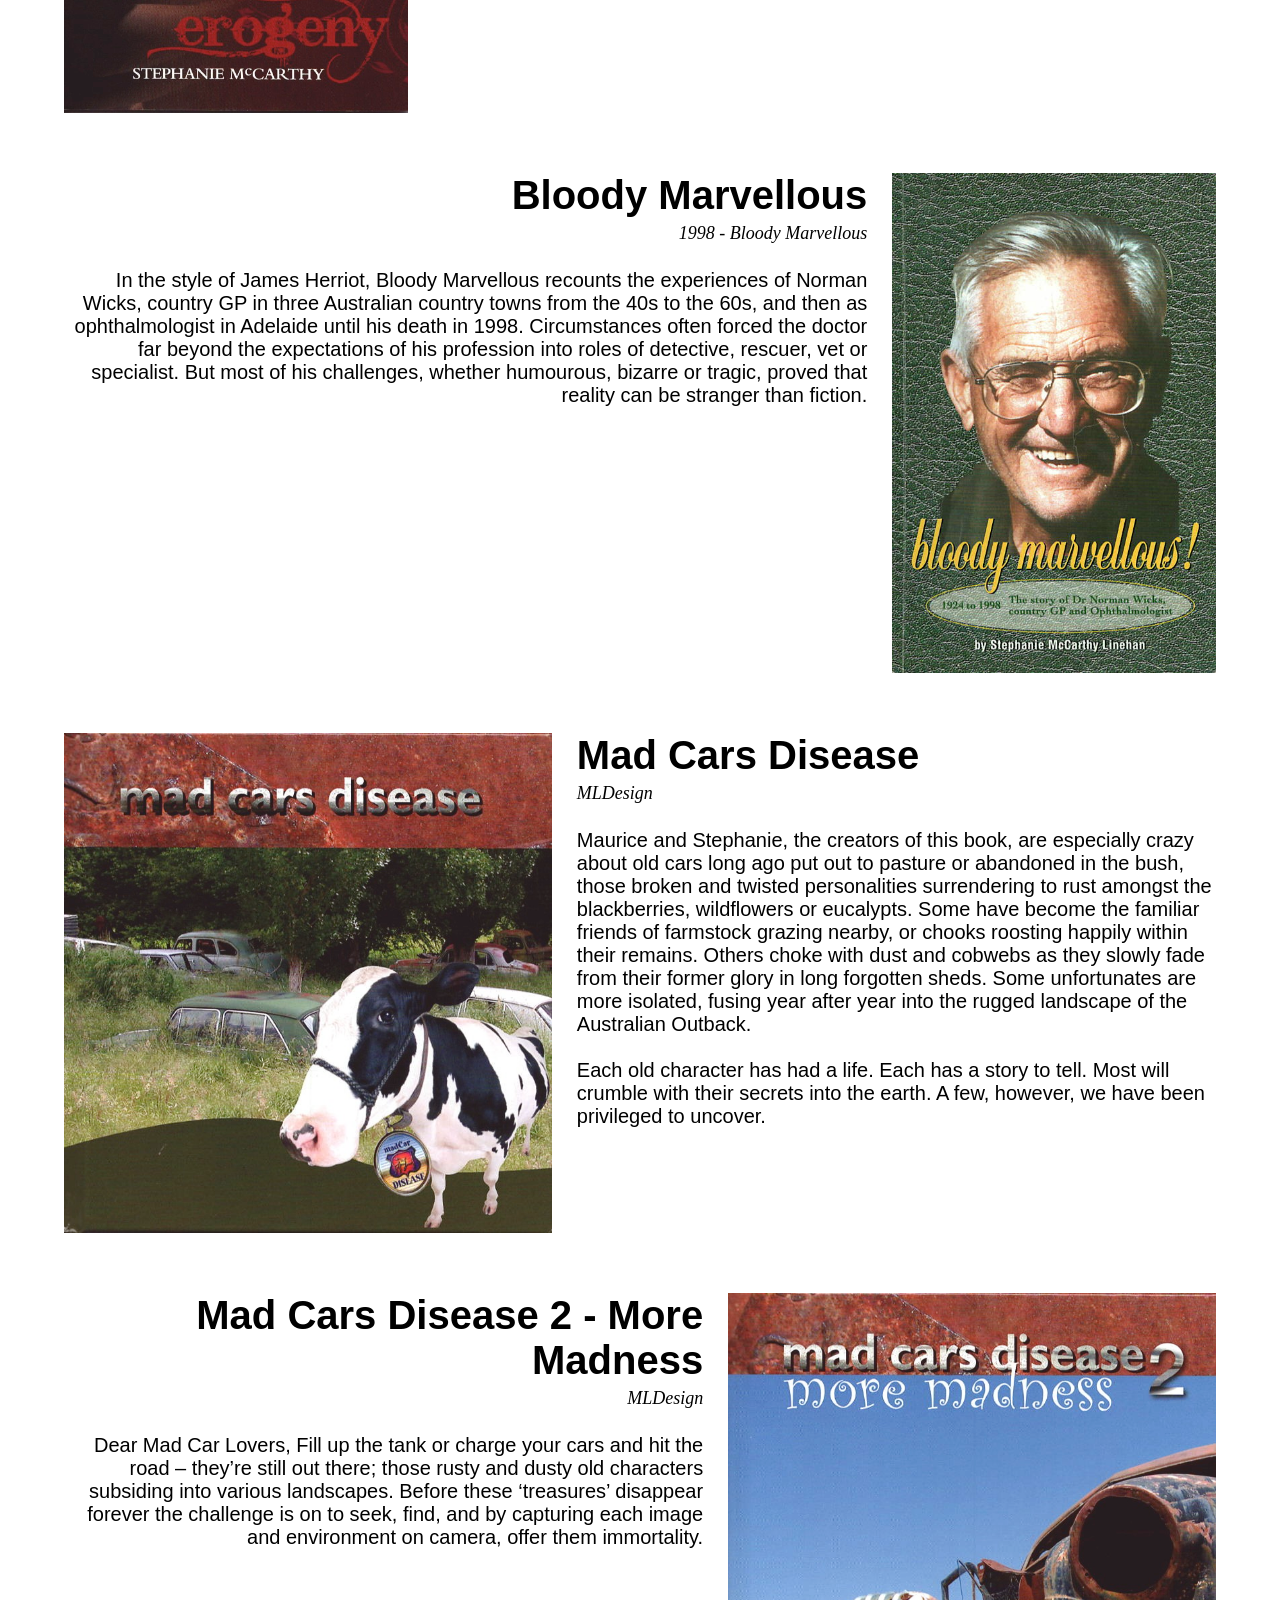
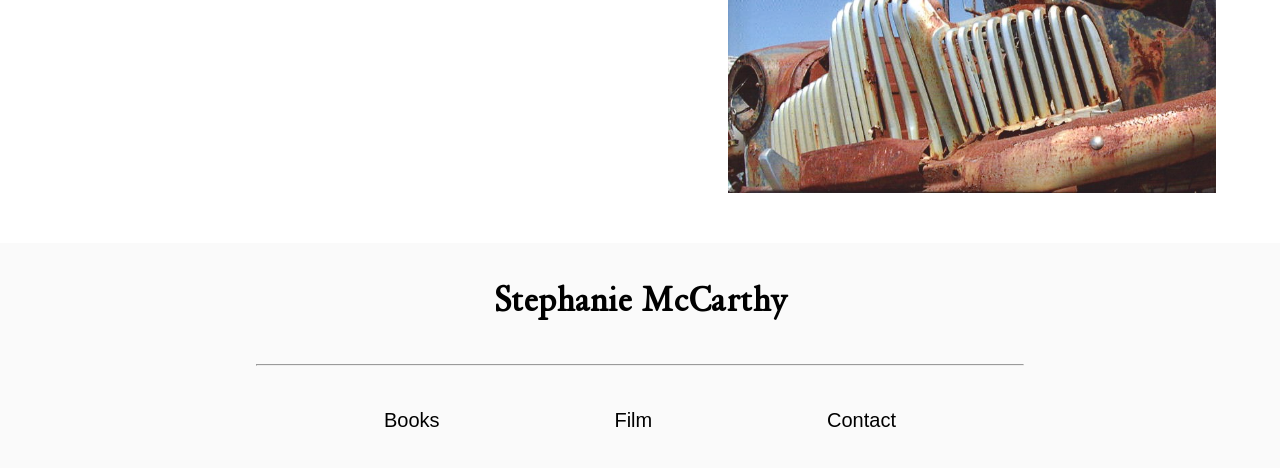
==== commit 46620d1f: "film page title among other amends" ====
--- a/books.html
+++ b/books.html
@@ -81,7 +81,10 @@
               <h2>Diary Z</h2>
               <h3>Omnibus Books 1998, Hatchette Jeunesse</h3>
             </div>
-            <p>Red Liston loves footy, and fishing from cliffs overlooking the wild ocean. Red tolerates his family, can’t stand Choccy Hebblewhite, and knows that Tara McDonald is his kind of woman. He also suffers from obsessive compulsory diary behaviour. Red doesn’t know it, but he’s heading for trouble. Serious trouble. (different font needed below for this letter, like handwriting) LETTER FROM Year Nine student to author: Dear Stephanie, Thank you for writing Diary Z. I entered your book because I never liked reading before your book, and my entry won a book voucher. I wanted to say thank you. Brock.</p>
+            <p>
+              Red Liston loves footy, and fishing from cliffs overlooking the wild ocean. Red tolerates his family, can’t stand Choccy Hebblewhite, and knows that Tara McDonald is his kind of woman. He also suffers from obsessive compulsory diary behaviour. Red doesn’t know it, but he’s heading for trouble. Serious trouble. (different font needed below for this letter, like handwriting) <br /><br />
+              <b>LETTER FROM Year Nine student to author:</b> <i>Dear Stephanie, Thank you for writing Diary Z. I entered your book because I never liked reading before your book, and my entry won a book voucher. I wanted to say thank you. Brock.</i>
+            </p>
           </div>
         </div>
 
@@ -92,7 +95,7 @@
               <h2>Red</h2>
               <h3>2001 - Supported by The Australia Council and released by Scholastic Australia.</h3>
             </div>
-            <p>From Red Liston himself: So much mind-smashing stuff has happened to me lately, including barely escaping alive from the body-crushing jaws of a Great White shark. I’m just busting to tell everyone on the planet. I thought of emailing the info, but an email this big would choke up your computer forever. So then I got to thinking – a book can’t be that hard to write can it? Yeah, a book! It’d be a real winner! I’ll blast off with my simple yet profound title, RED, then, fellow Earthlings, we launch into an unknown universe...</p>
+            <p>From Red Liston himself: <i>So much mind-smashing stuff has happened to me lately, including barely escaping alive from the body-crushing jaws of a Great White shark. I’m just busting to tell everyone on the planet. I thought of emailing the info, but an email this big would choke up your computer forever. So then I got to thinking – a book can’t be that hard to write can it? Yeah, a book! It’d be a real winner! I’ll blast off with my simple yet profound title, RED, then, fellow Earthlings, we launch into an unknown universe...</i></p>
           </div>
         </div>
 
@@ -117,7 +120,7 @@
               <h2>Erogeny</h2>
               <h3>2009 - MLDesign</h3>
             </div>
-            <p>One scorching hot day, trapped in a loveless marriage where her husband John makes her feel useless, dirty and unworthy of love, an outsider comes into her life. Adam proves himself the perfect man amongst men. With him she feels treasured, empowered, safe. <br /><br />But as long as John lives Mardi is not safe. Fearful that he will discover her guilty secret and take his revenge on her and her lover, Mardi finds herself navigating a dangerous path entangled in childhood memories and fantasies. Thirsting for Adam's love, emboldened by his assurance of protection, she takes ever more flagrant risks until she can no longer live the lie. <br /><br />Mardi has reached breaking point.</p>
+            <p>One scorching hot day, trapped in a loveless marriage where her husband John makes her feel useless, dirty and unworthy of love, an outsider comes into Mardi’s life. Adam proves himself the perfect man amongst men. With him she feels treasured, empowered, safe. <br /><br />But as long as John lives Mardi is not safe. Fearful that he will discover her guilty secret and take his revenge on her and her lover, Mardi finds herself navigating a dangerous path entangled in childhood memories and fantasies. Thirsting for Adam's love, emboldened by his assurance of protection, she takes ever more flagrant risks until she can no longer live the lie. <br /><br />Mardi has reached breaking point.</p>
           </div>
         </div>
 
@@ -128,7 +131,7 @@
               <h2>Bloody Marvellous</h2>
               <h3>1998 - Bloody Marvellous</h3>
             </div>
-            <p>Lorem ipsum dolor, sit amet consectetur adipisicing elit. Culpa aspernatur at nesciunt accusamus! Doloribus voluptatem modi alias consequatur blanditiis nesciunt expedita obcaecati, harum explicabo tempore laboriosam dolores ducimus optio distinctio!</p>
+            <p>In the style of James Herriot, Bloody Marvellous recounts the experiences of Norman Wicks, country GP in three Australian country towns from the 40s to the 60s, and then as ophthalmologist in Adelaide until his death in 1998. Circumstances often forced the doctor far beyond the expectations of his profession into roles of detective, rescuer, vet or specialist. But most of his challenges, whether humourous, bizarre or tragic, proved that reality can be stranger than fiction.</p>
           </div>
         </div>
 
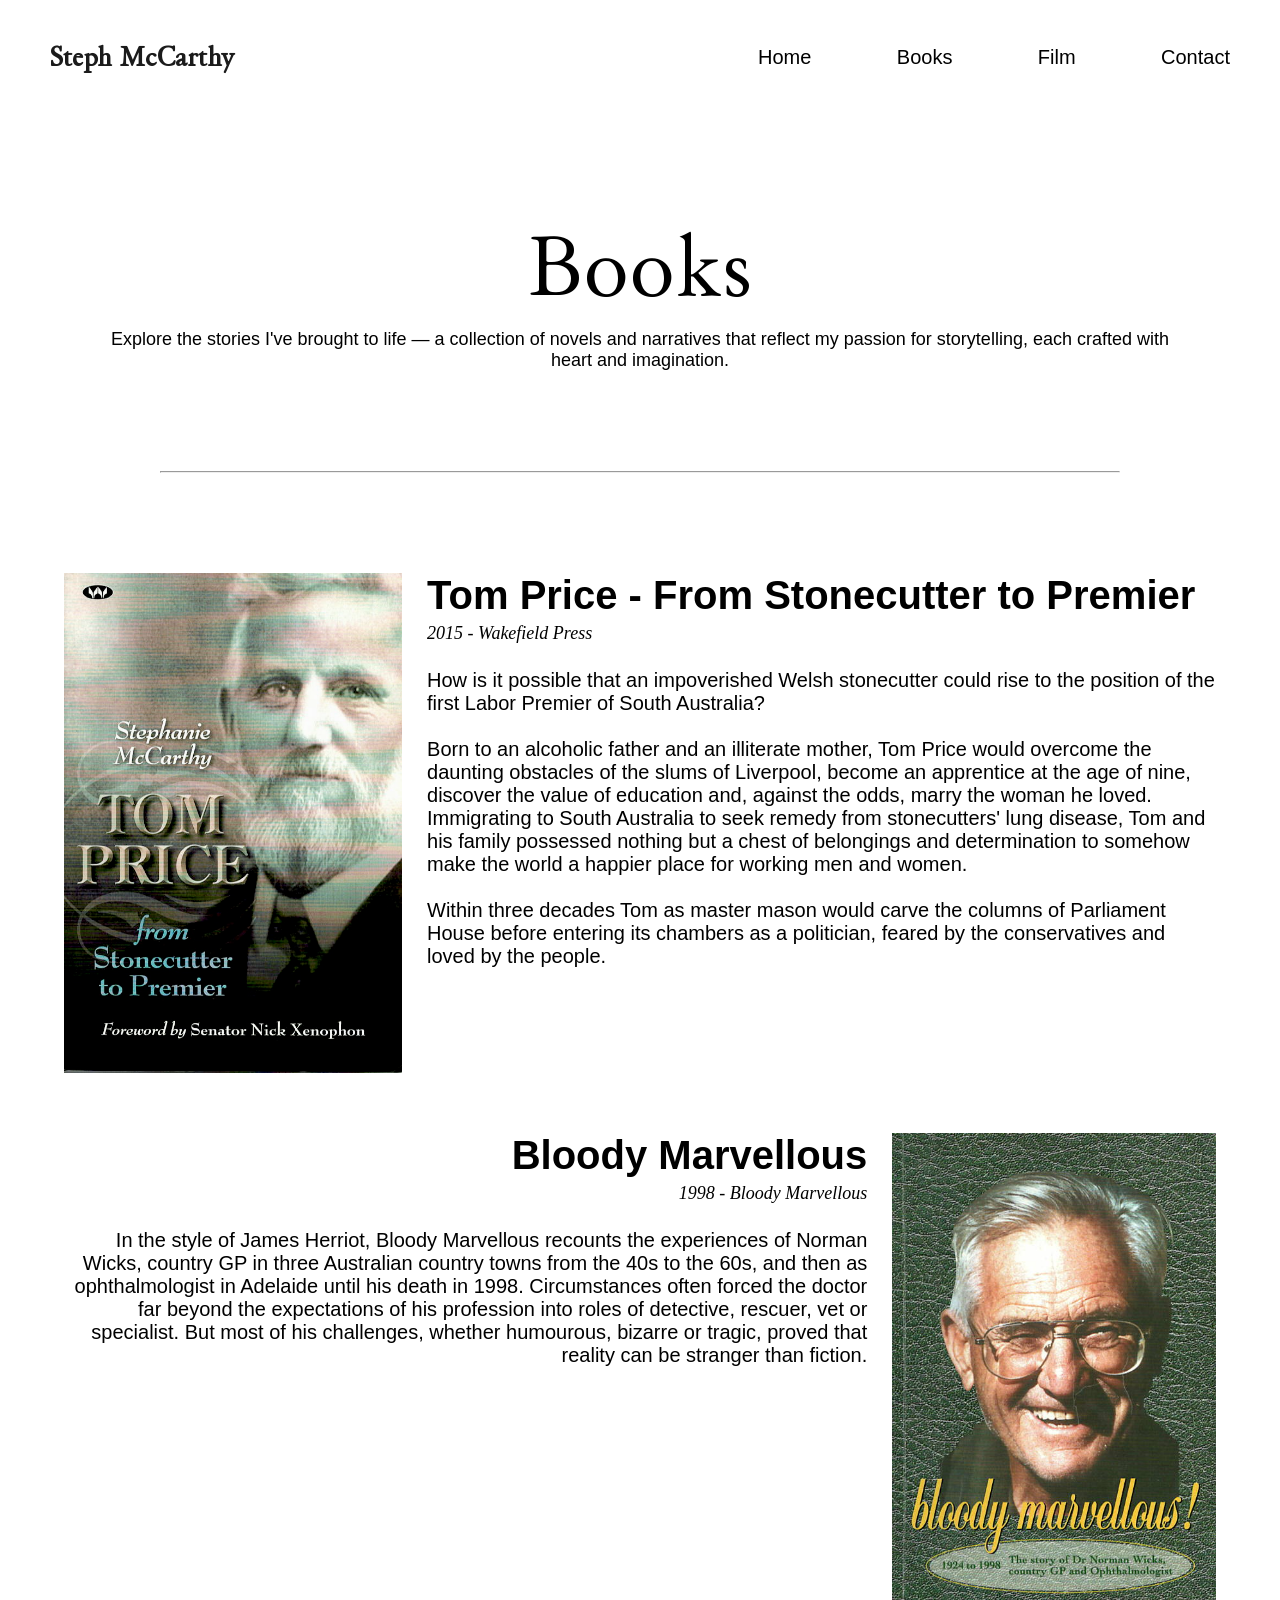
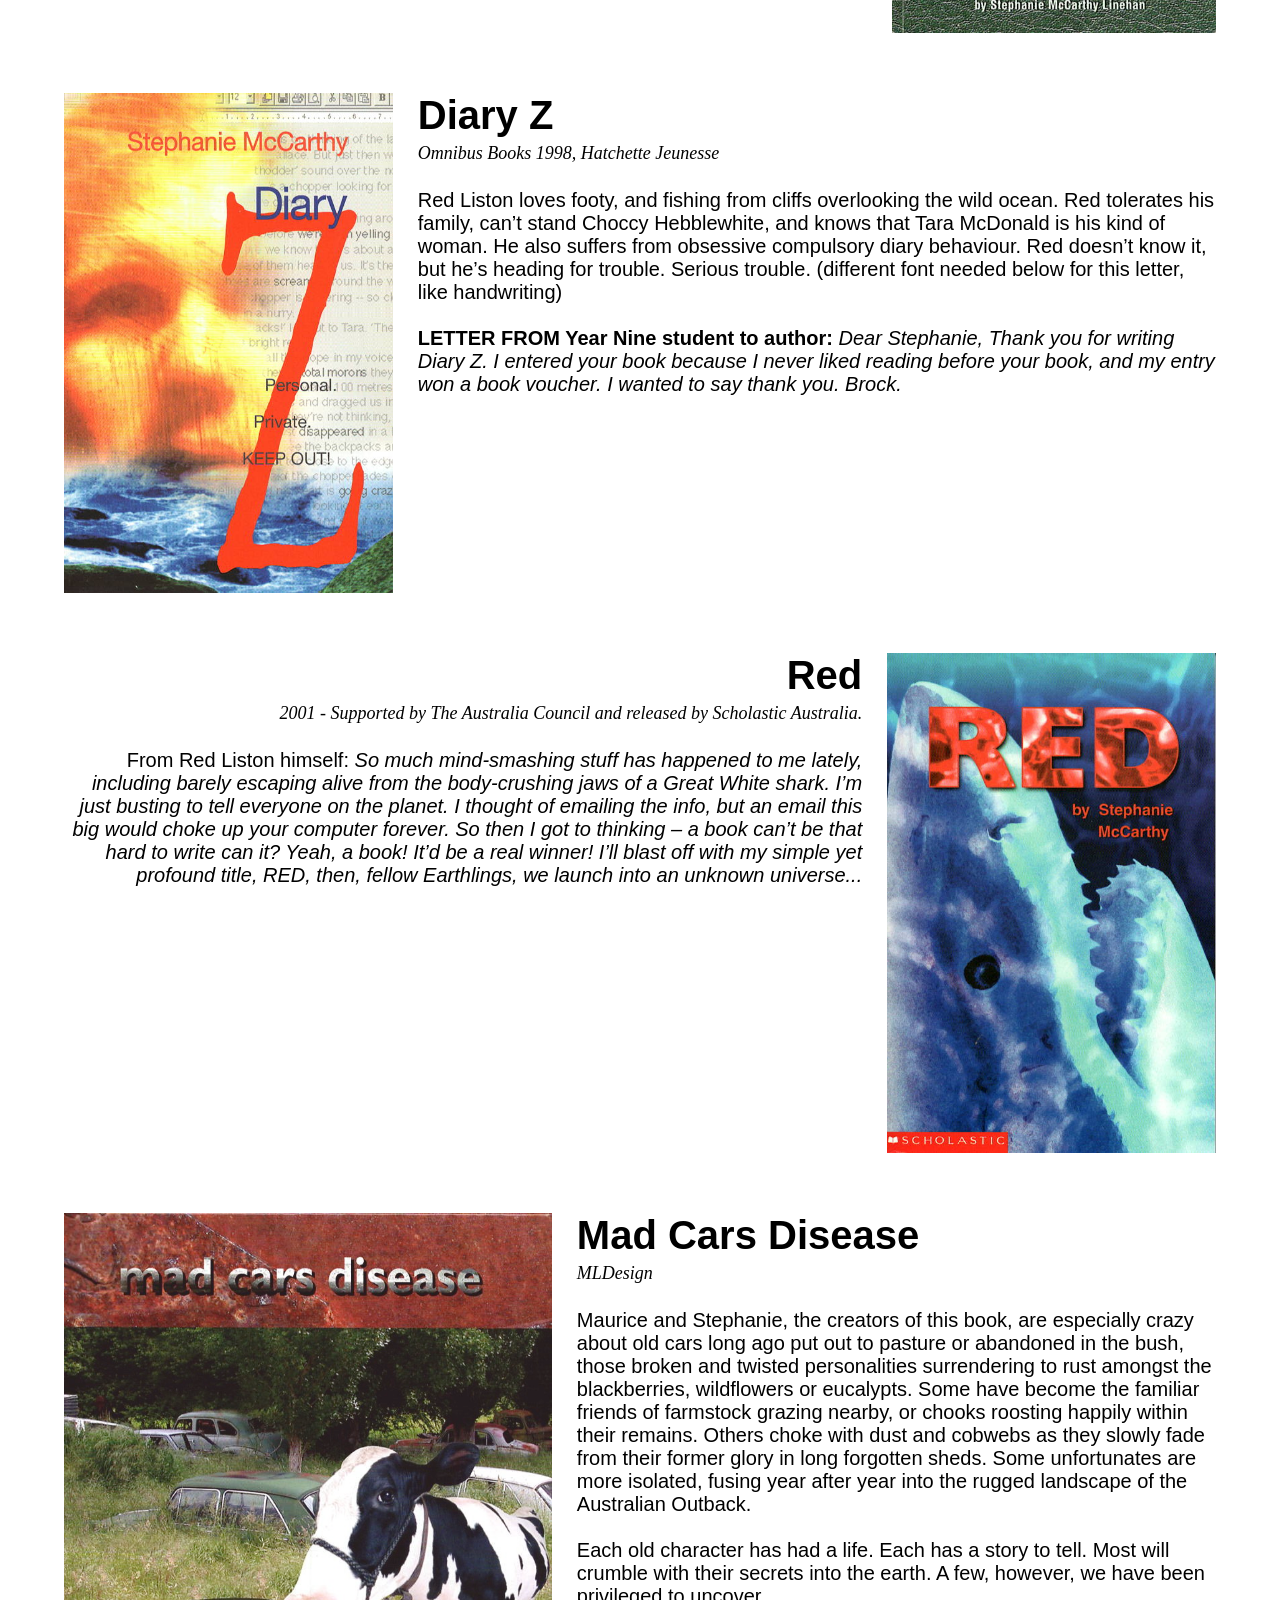
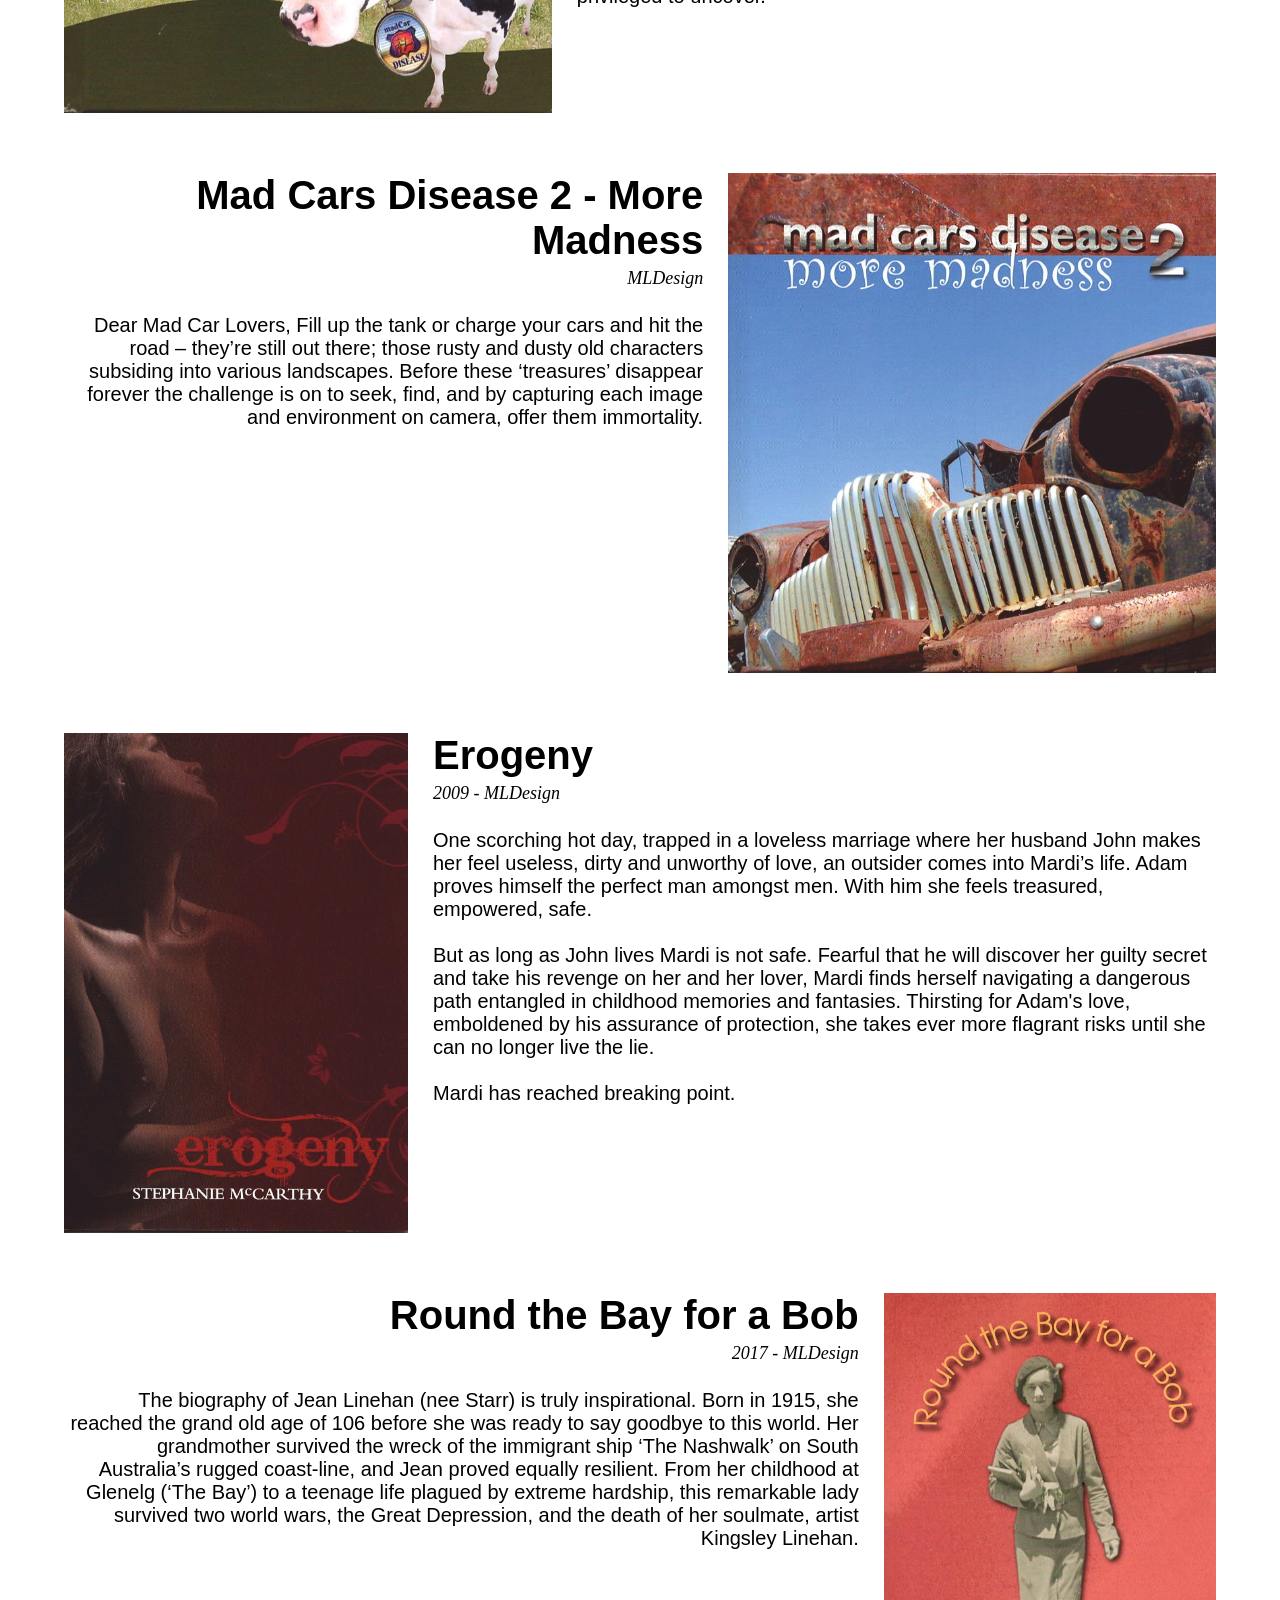
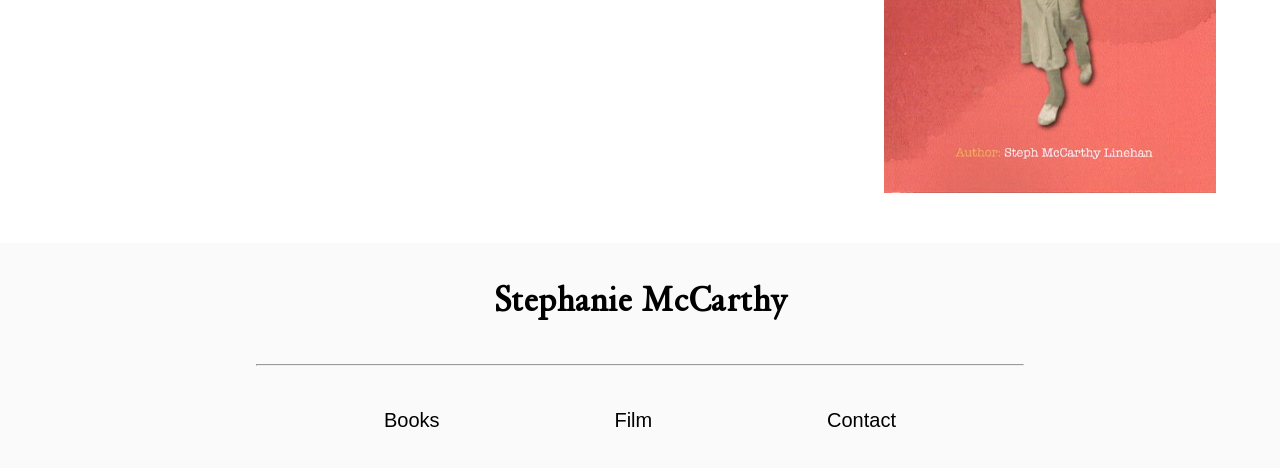
==== commit 46070d64: "order changes" ====
--- a/books.html
+++ b/books.html
@@ -64,13 +64,27 @@
       <hr />
       <div class="books-container">
         <div class="book-item max-width">
-          <img src="./assets/Bay-for-a-Bob.jpeg" alt="Bay For a Bob" />
+          <img src="./assets/Tom.jpg" alt="Tom" />
           <div class="book-info">
             <div class="book-heading">
-              <h2>Round the Bay for a Bob</h2>
-              <h3>2017 - MLDesign</h3>
+              <h2>Tom Price - From Stonecutter to Premier</h2>
+              <h3>2015 - Wakefield Press</h3>
             </div>
-            <p>The biography of Jean Linehan (nee Starr) is truly inspirational. Born in 1915, she reached the grand old age of 106 before she was ready to say goodbye to this world. Her grandmother survived the wreck of the immigrant ship ‘The Nashwalk’ on South Australia’s rugged coast-line, and Jean proved equally resilient. From her childhood at Glenelg (‘The Bay’) to a teenage life plagued by extreme hardship, this remarkable lady survived two world wars, the Great Depression, and the death of her soulmate, artist Kingsley Linehan.</p>
+            <p>
+              How is it possible that an impoverished Welsh stonecutter could rise to the position of the first Labor Premier of South Australia?<br /><br />Born to an alcoholic father and an illiterate mother, Tom Price would overcome the daunting obstacles of the slums of Liverpool, become an apprentice at the age of nine, discover the value of education and, against the odds, marry the woman he loved. Immigrating to South Australia to seek remedy from stonecutters' lung disease, Tom and his family possessed nothing but a chest of belongings and determination to somehow make the world a happier place for working men and women. <br /><br />Within three decades Tom as master mason would carve the columns of Parliament House before entering its chambers as a politician, feared by the
+              conservatives and loved by the people.
+            </p>
+          </div>
+        </div>
+
+        <div class="book-item max-width">
+          <img src="./assets/Bloody-Marvelous.jpg" alt="Bloody Marvelous" />
+          <div class="book-info">
+            <div class="book-heading">
+              <h2>Bloody Marvellous</h2>
+              <h3>1998 - Bloody Marvellous</h3>
+            </div>
+            <p>In the style of James Herriot, Bloody Marvellous recounts the experiences of Norman Wicks, country GP in three Australian country towns from the 40s to the 60s, and then as ophthalmologist in Adelaide until his death in 1998. Circumstances often forced the doctor far beyond the expectations of his profession into roles of detective, rescuer, vet or specialist. But most of his challenges, whether humourous, bizarre or tragic, proved that reality can be stranger than fiction.</p>
           </div>
         </div>
 
@@ -100,42 +114,6 @@
         </div>
 
         <div class="book-item max-width">
-          <img src="./assets/Tom.jpg" alt="Tom" />
-          <div class="book-info">
-            <div class="book-heading">
-              <h2>Tom Price - From Stonecutter to Premier</h2>
-              <h3>2015 - Wakefield Press</h3>
-            </div>
-            <p>
-              How is it possible that an impoverished Welsh stonecutter could rise to the position of the first Labor Premier of South Australia?<br /><br />Born to an alcoholic father and an illiterate mother, Tom Price would overcome the daunting obstacles of the slums of Liverpool, become an apprentice at the age of nine, discover the value of education and, against the odds, marry the woman he loved. Immigrating to South Australia to seek remedy from stonecutters' lung disease, Tom and his family possessed nothing but a chest of belongings and determination to somehow make the world a happier place for working men and women. <br /><br />Within three decades Tom as master mason would carve the columns of Parliament House before entering its chambers as a politician, feared by the
-              conservatives and loved by the people.
-            </p>
-          </div>
-        </div>
-
-        <div class="book-item max-width">
-          <img src="./assets/Erogeny.jpg" alt="Erogeny" />
-          <div class="book-info">
-            <div class="book-heading">
-              <h2>Erogeny</h2>
-              <h3>2009 - MLDesign</h3>
-            </div>
-            <p>One scorching hot day, trapped in a loveless marriage where her husband John makes her feel useless, dirty and unworthy of love, an outsider comes into Mardi’s life. Adam proves himself the perfect man amongst men. With him she feels treasured, empowered, safe. <br /><br />But as long as John lives Mardi is not safe. Fearful that he will discover her guilty secret and take his revenge on her and her lover, Mardi finds herself navigating a dangerous path entangled in childhood memories and fantasies. Thirsting for Adam's love, emboldened by his assurance of protection, she takes ever more flagrant risks until she can no longer live the lie. <br /><br />Mardi has reached breaking point.</p>
-          </div>
-        </div>
-
-        <div class="book-item max-width">
-          <img src="./assets/Bloody-Marvelous.jpg" alt="Bloody Marvelous" />
-          <div class="book-info">
-            <div class="book-heading">
-              <h2>Bloody Marvellous</h2>
-              <h3>1998 - Bloody Marvellous</h3>
-            </div>
-            <p>In the style of James Herriot, Bloody Marvellous recounts the experiences of Norman Wicks, country GP in three Australian country towns from the 40s to the 60s, and then as ophthalmologist in Adelaide until his death in 1998. Circumstances often forced the doctor far beyond the expectations of his profession into roles of detective, rescuer, vet or specialist. But most of his challenges, whether humourous, bizarre or tragic, proved that reality can be stranger than fiction.</p>
-          </div>
-        </div>
-
-        <div class="book-item max-width">
           <img src="./assets/MCD-1.jpg" alt="MCD>" />
           <div class="book-info">
             <div class="book-heading">
@@ -157,6 +135,28 @@
               <h3>MLDesign</h3>
             </div>
             <p>Dear Mad Car Lovers, Fill up the tank or charge your cars and hit the road – they’re still out there; those rusty and dusty old characters subsiding into various landscapes. Before these ‘treasures’ disappear forever the challenge is on to seek, find, and by capturing each image and environment on camera, offer them immortality.</p>
+          </div>
+        </div>
+
+        <div class="book-item max-width">
+          <img src="./assets/Erogeny.jpg" alt="Erogeny" />
+          <div class="book-info">
+            <div class="book-heading">
+              <h2>Erogeny</h2>
+              <h3>2009 - MLDesign</h3>
+            </div>
+            <p>One scorching hot day, trapped in a loveless marriage where her husband John makes her feel useless, dirty and unworthy of love, an outsider comes into Mardi’s life. Adam proves himself the perfect man amongst men. With him she feels treasured, empowered, safe. <br /><br />But as long as John lives Mardi is not safe. Fearful that he will discover her guilty secret and take his revenge on her and her lover, Mardi finds herself navigating a dangerous path entangled in childhood memories and fantasies. Thirsting for Adam's love, emboldened by his assurance of protection, she takes ever more flagrant risks until she can no longer live the lie. <br /><br />Mardi has reached breaking point.</p>
+          </div>
+        </div>
+
+        <div class="book-item max-width">
+          <img src="./assets/Bay-for-a-Bob.jpeg" alt="Bay For a Bob" />
+          <div class="book-info">
+            <div class="book-heading">
+              <h2>Round the Bay for a Bob</h2>
+              <h3>2017 - MLDesign</h3>
+            </div>
+            <p>The biography of Jean Linehan (nee Starr) is truly inspirational. Born in 1915, she reached the grand old age of 106 before she was ready to say goodbye to this world. Her grandmother survived the wreck of the immigrant ship ‘The Nashwalk’ on South Australia’s rugged coast-line, and Jean proved equally resilient. From her childhood at Glenelg (‘The Bay’) to a teenage life plagued by extreme hardship, this remarkable lady survived two world wars, the Great Depression, and the death of her soulmate, artist Kingsley Linehan.</p>
           </div>
         </div>
       </div>
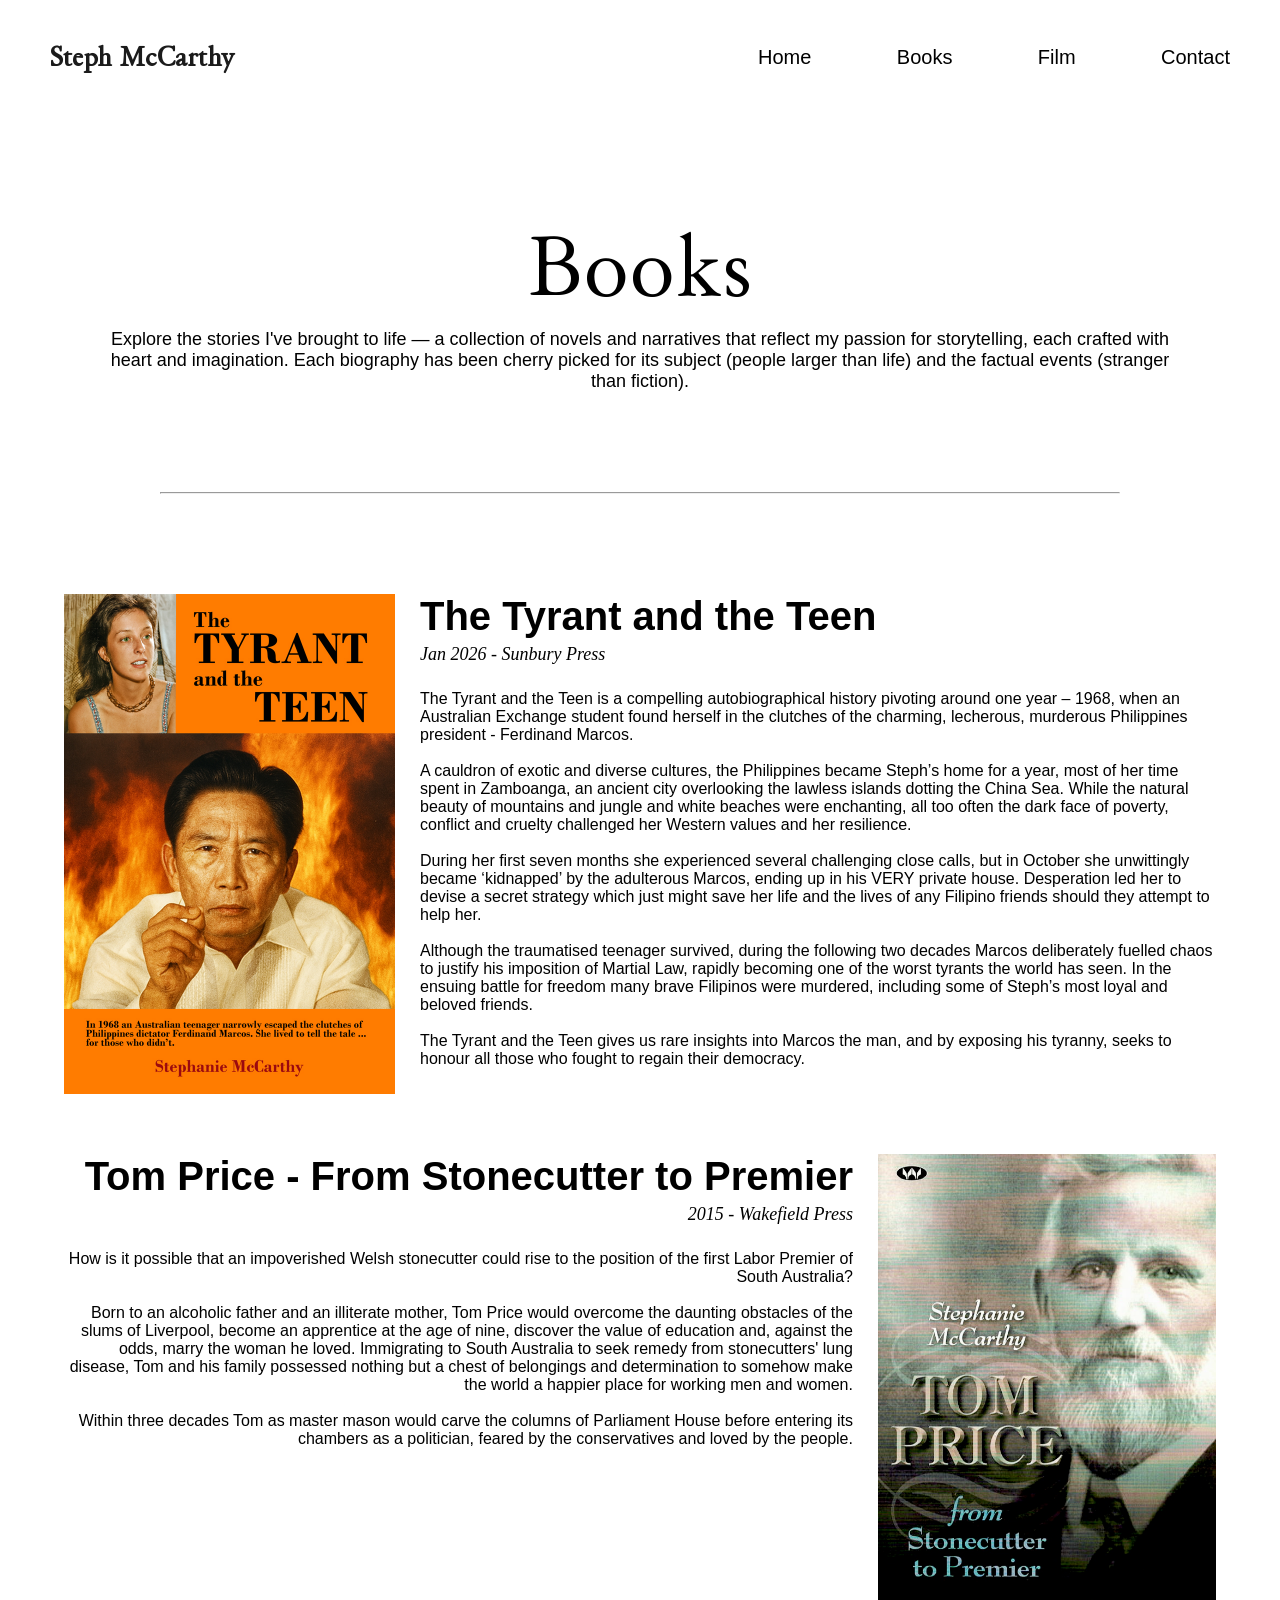
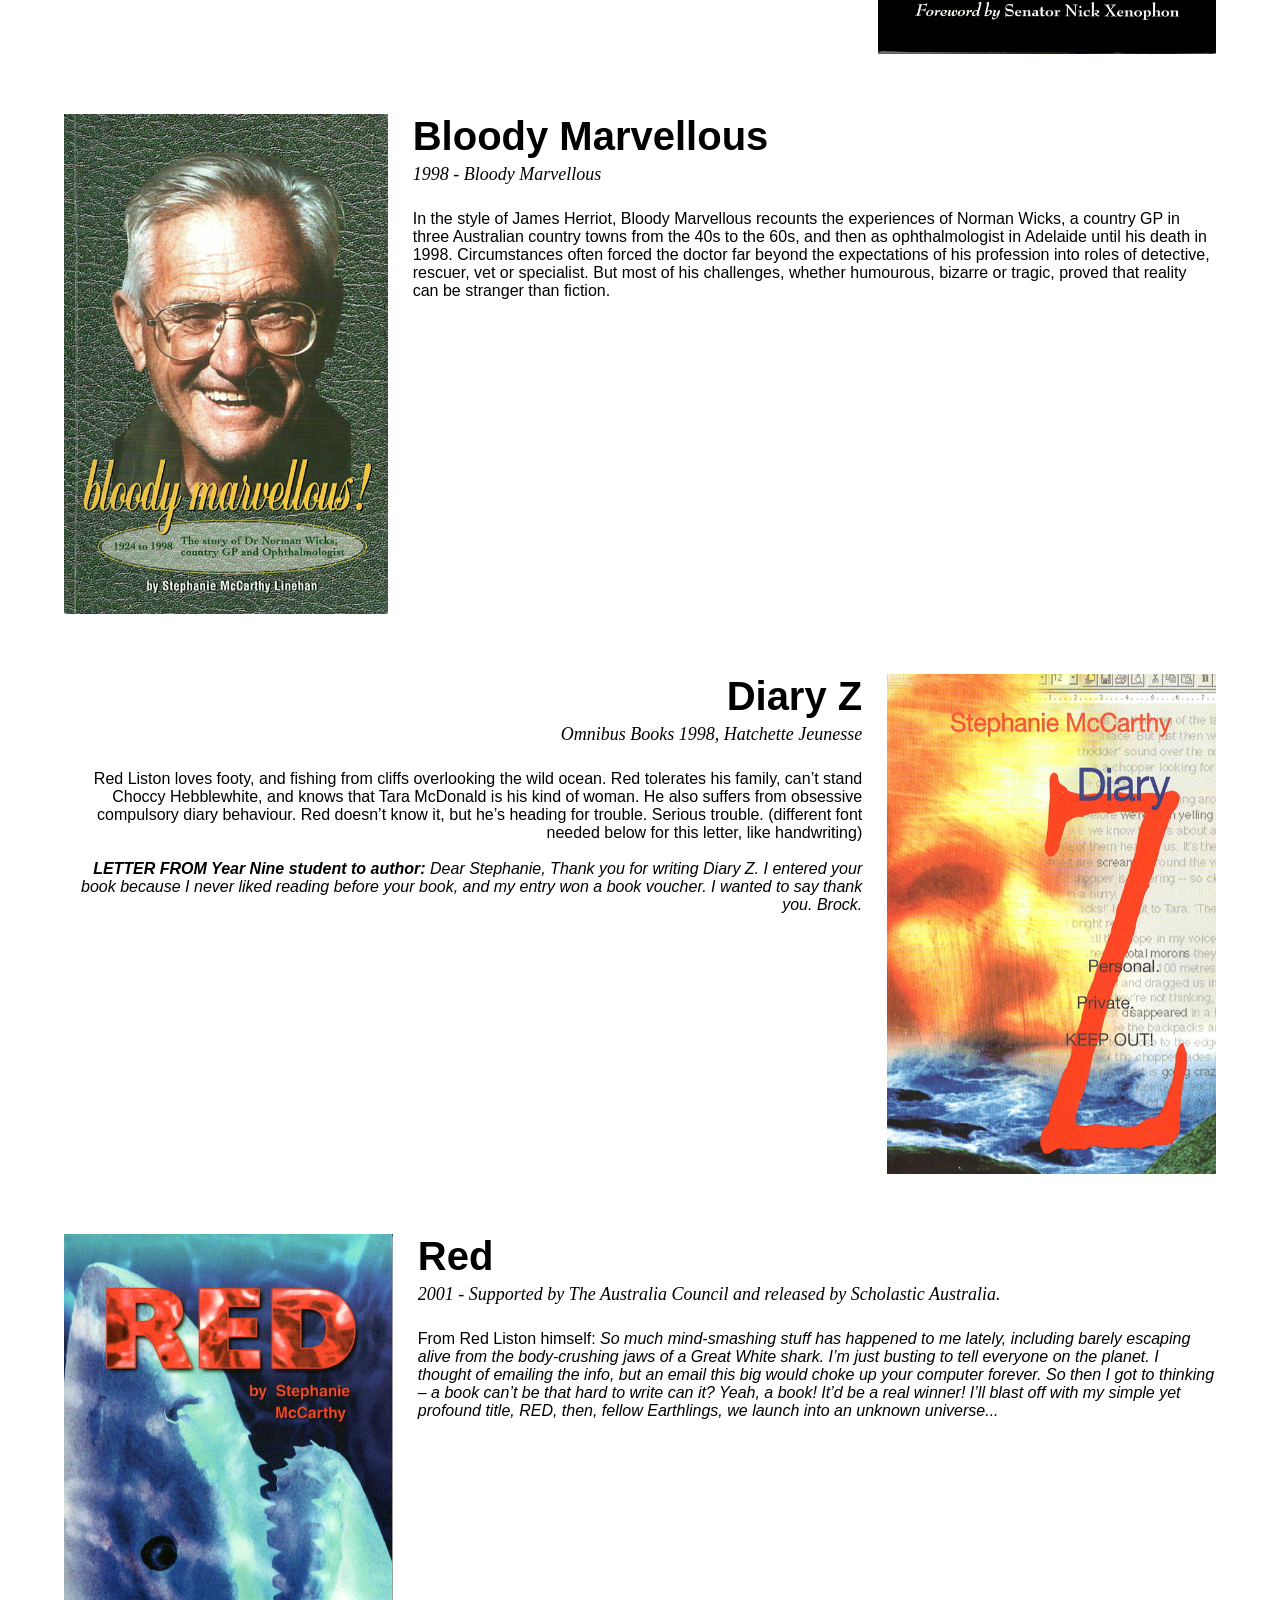
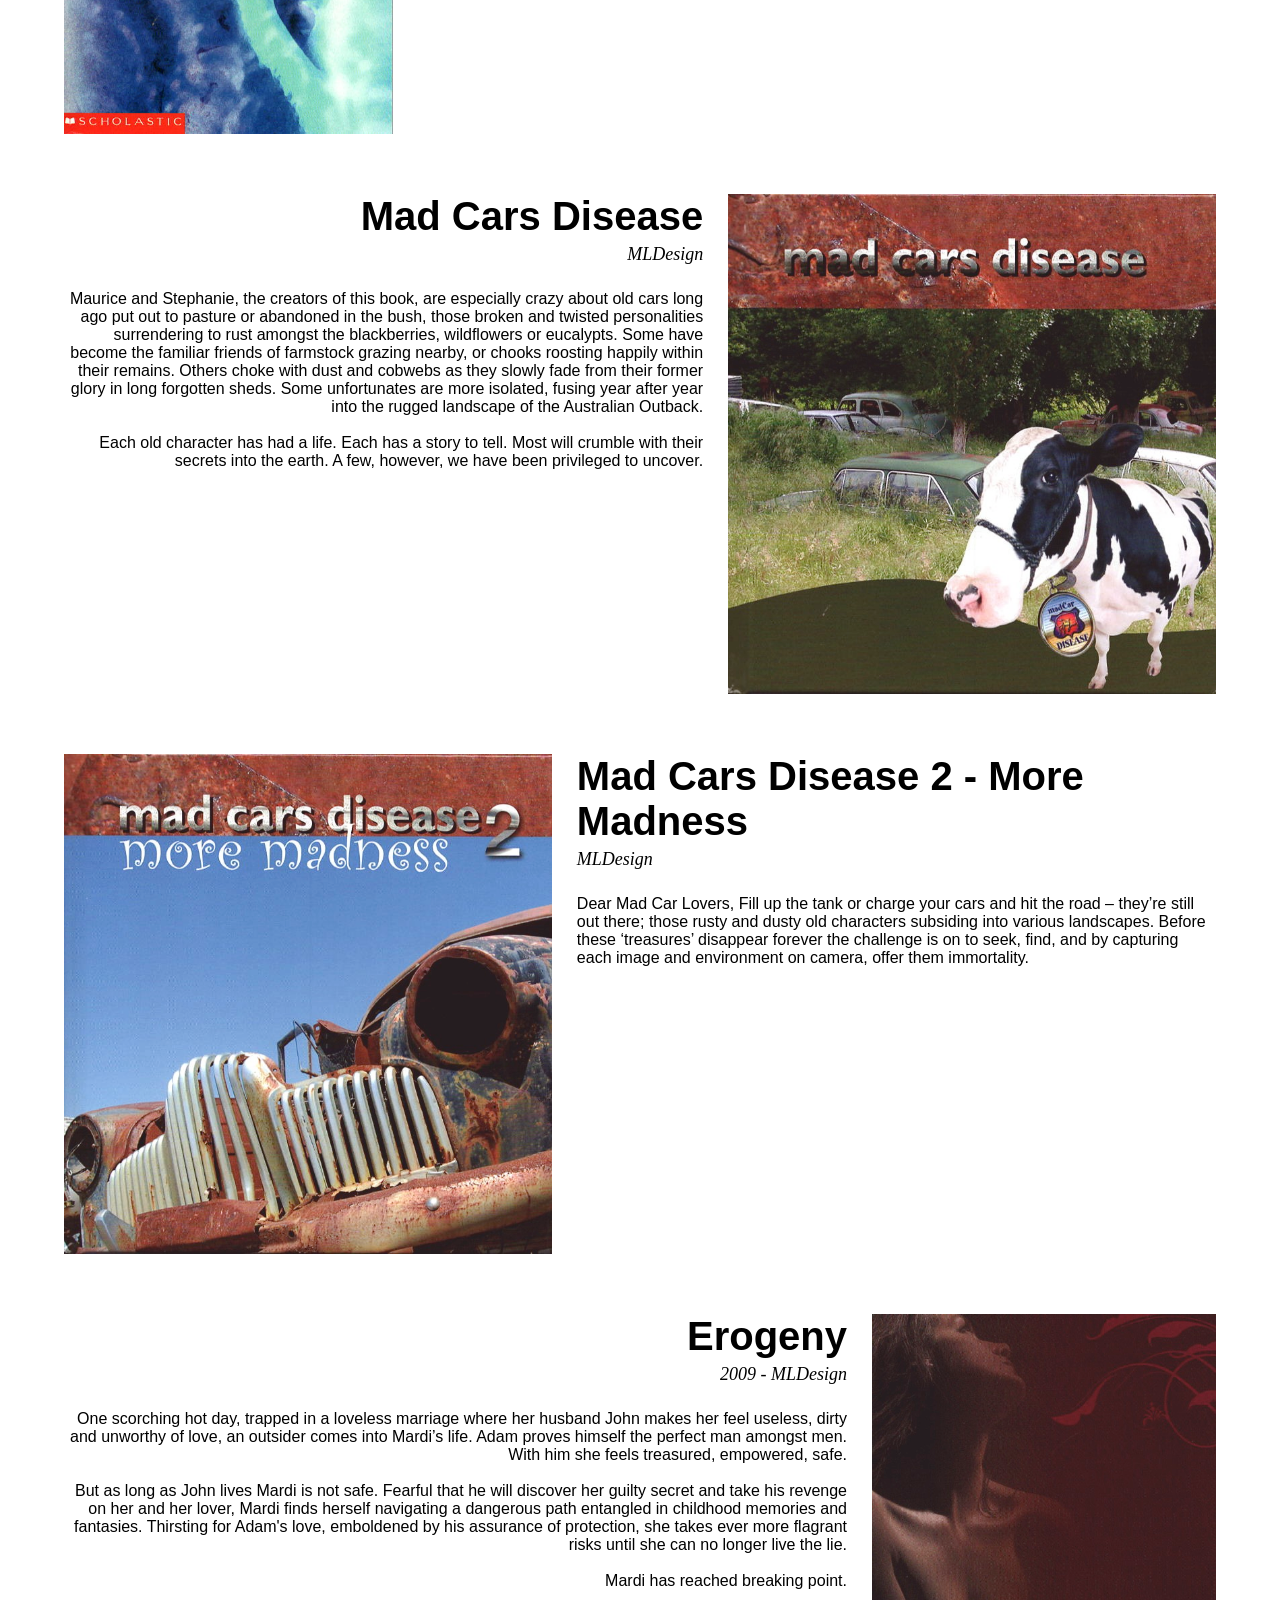
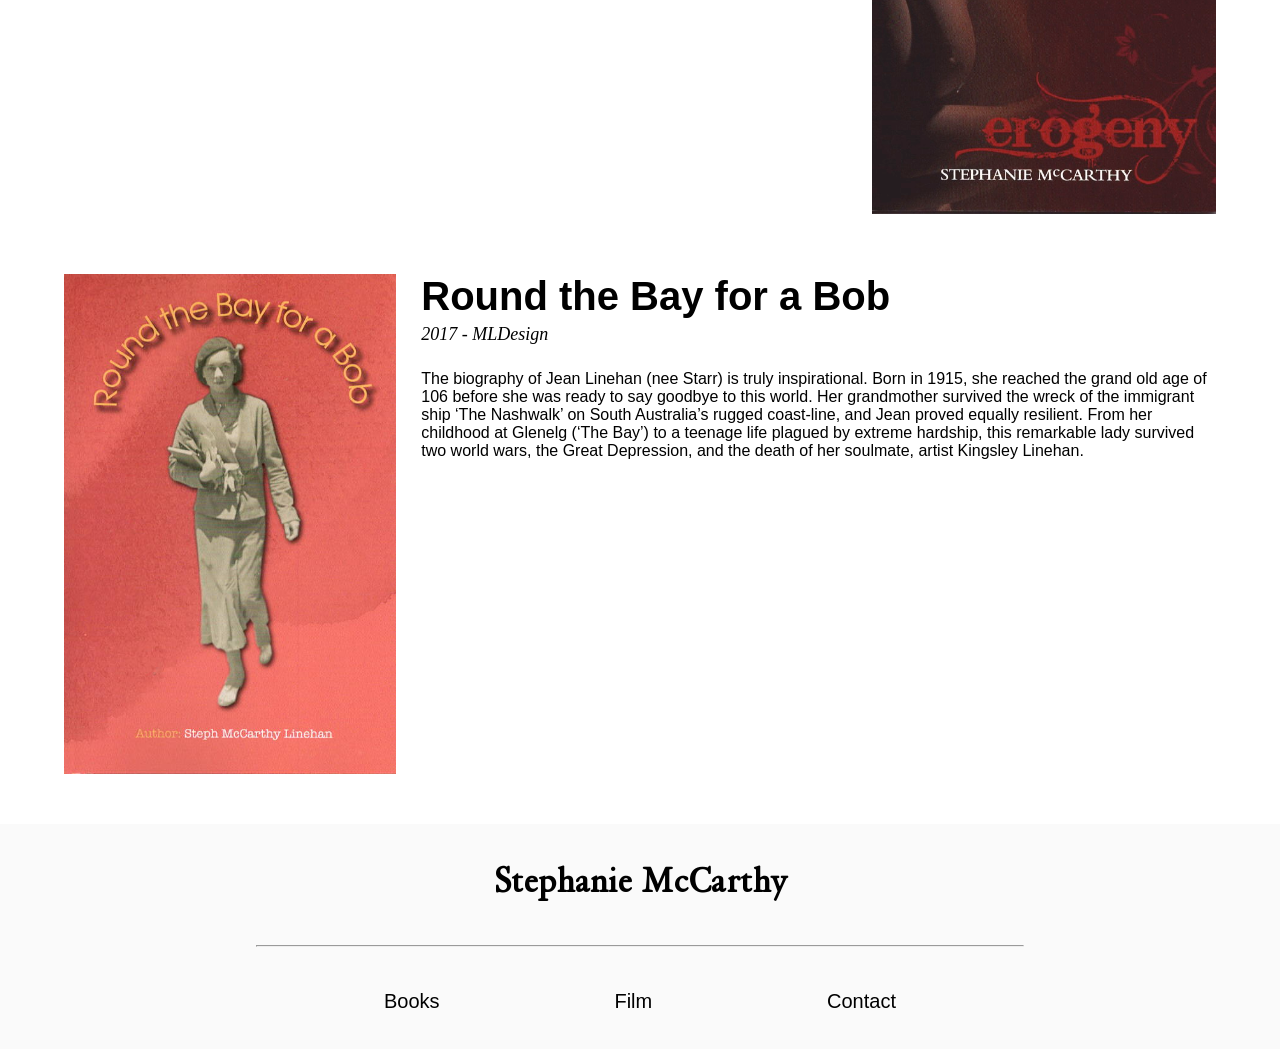
==== commit e134cc5a: "preview" ====
--- a/books.html
+++ b/books.html
@@ -1,188 +1,210 @@
 <!DOCTYPE html>
 <html lang="en">
-  <head>
-    <meta charset="UTF-8" />
-    <meta name="viewport" content="width=device-width, initial-scale=1.0" />
-    <title>Steph McCarthy - Books</title>
-    <link rel="stylesheet" href="style.css" />
-  </head>
-  <body>
-    <div class="mobile-menu hidden">
-      <div class="full-screen-menu">
-        <div class="mobile-nav-links">
-          <ul>
-            <a href="./index.html">
-              <li>Home</li>
-            </a>
-            <a href="./books.html">
-              <li>Books</li>
-            </a>
-            <a href="./film.html">
-              <li>Film</li>
-            </a>
-            <a href="./contact.html">
-              <li>Contact</li>
-            </a>
-          </ul>
-        </div>
-      </div>
-    </div>
-    <div class="header">
-      <div class="logo">
-        <a href="./index.html">
-          <h1>Steph McCarthy</h1>
-        </a>
-      </div>
-      <div class="nav-links">
-        <ul>
-          <a href="./index.html">
-            <li>Home</li>
-          </a>
-          <a href="./books.html">
-            <li>Books</li>
-          </a>
-          <a href="./film.html">
-            <li>Film</li>
-          </a>
-          <a href="./contact.html">
-            <li>Contact</li>
-          </a>
-        </ul>
-      </div>
-      <div class="hamburger header" onclick="toggleNav()">
-        <span></span>
-        <span></span>
-        <span class="last-span"></span>
-      </div>
-    </div>
-    <!-- ENDHEADER -->
-    <div class="books">
-      <div class="intro max-width">
-        <h1>Books</h1>
-        <p class="max-width" style="margin: 0 auto">Explore the stories I've brought to life — a collection of novels and narratives that reflect my passion for storytelling, each crafted with heart and imagination.</p>
-      </div>
-      <hr />
-      <div class="books-container">
-        <div class="book-item max-width">
-          <img src="./assets/Tom.jpg" alt="Tom" />
-          <div class="book-info">
-            <div class="book-heading">
-              <h2>Tom Price - From Stonecutter to Premier</h2>
-              <h3>2015 - Wakefield Press</h3>
-            </div>
-            <p>
-              How is it possible that an impoverished Welsh stonecutter could rise to the position of the first Labor Premier of South Australia?<br /><br />Born to an alcoholic father and an illiterate mother, Tom Price would overcome the daunting obstacles of the slums of Liverpool, become an apprentice at the age of nine, discover the value of education and, against the odds, marry the woman he loved. Immigrating to South Australia to seek remedy from stonecutters' lung disease, Tom and his family possessed nothing but a chest of belongings and determination to somehow make the world a happier place for working men and women. <br /><br />Within three decades Tom as master mason would carve the columns of Parliament House before entering its chambers as a politician, feared by the
-              conservatives and loved by the people.
-            </p>
-          </div>
-        </div>
-
-        <div class="book-item max-width">
-          <img src="./assets/Bloody-Marvelous.jpg" alt="Bloody Marvelous" />
-          <div class="book-info">
-            <div class="book-heading">
-              <h2>Bloody Marvellous</h2>
-              <h3>1998 - Bloody Marvellous</h3>
-            </div>
-            <p>In the style of James Herriot, Bloody Marvellous recounts the experiences of Norman Wicks, country GP in three Australian country towns from the 40s to the 60s, and then as ophthalmologist in Adelaide until his death in 1998. Circumstances often forced the doctor far beyond the expectations of his profession into roles of detective, rescuer, vet or specialist. But most of his challenges, whether humourous, bizarre or tragic, proved that reality can be stranger than fiction.</p>
-          </div>
-        </div>
-
-        <div class="book-item max-width">
-          <img src="./assets/diary-z.jpeg" alt="Diary Z" />
-          <div class="book-info">
-            <div class="book-heading">
-              <h2>Diary Z</h2>
-              <h3>Omnibus Books 1998, Hatchette Jeunesse</h3>
-            </div>
-            <p>
-              Red Liston loves footy, and fishing from cliffs overlooking the wild ocean. Red tolerates his family, can’t stand Choccy Hebblewhite, and knows that Tara McDonald is his kind of woman. He also suffers from obsessive compulsory diary behaviour. Red doesn’t know it, but he’s heading for trouble. Serious trouble. (different font needed below for this letter, like handwriting) <br /><br />
-              <b>LETTER FROM Year Nine student to author:</b> <i>Dear Stephanie, Thank you for writing Diary Z. I entered your book because I never liked reading before your book, and my entry won a book voucher. I wanted to say thank you. Brock.</i>
-            </p>
-          </div>
-        </div>
-
-        <div class="book-item max-width">
-          <img src="./assets/Red.jpg" alt="Diary Z" />
-          <div class="book-info">
-            <div class="book-heading">
-              <h2>Red</h2>
-              <h3>2001 - Supported by The Australia Council and released by Scholastic Australia.</h3>
-            </div>
-            <p>From Red Liston himself: <i>So much mind-smashing stuff has happened to me lately, including barely escaping alive from the body-crushing jaws of a Great White shark. I’m just busting to tell everyone on the planet. I thought of emailing the info, but an email this big would choke up your computer forever. So then I got to thinking – a book can’t be that hard to write can it? Yeah, a book! It’d be a real winner! I’ll blast off with my simple yet profound title, RED, then, fellow Earthlings, we launch into an unknown universe...</i></p>
-          </div>
-        </div>
-
-        <div class="book-item max-width">
-          <img src="./assets/MCD-1.jpg" alt="MCD>" />
-          <div class="book-info">
-            <div class="book-heading">
-              <h2>Mad Cars Disease</h2>
-              <h3>MLDesign</h3>
-            </div>
-            <p>
-              Maurice and Stephanie, the creators of this book, are especially crazy about old cars long ago put out to pasture or abandoned in the bush, those broken and twisted personalities surrendering to rust amongst the blackberries, wildflowers or eucalypts. Some have become the familiar friends of farmstock grazing nearby, or chooks roosting happily within their remains. Others choke with dust and cobwebs as they slowly fade from their former glory in long forgotten sheds. Some unfortunates are more isolated, fusing year after year into the rugged landscape of the Australian Outback. <br /><br />
-              Each old character has had a life. Each has a story to tell. Most will crumble with their secrets into the earth. A few, however, we have been privileged to uncover.
-            </p>
-          </div>
-        </div>
-
-        <div class="book-item max-width">
-          <img src="./assets/MCD-2.jpg" alt="MCD 2>" />
-          <div class="book-info">
-            <div class="book-heading">
-              <h2>Mad Cars Disease 2 - More Madness</h2>
-              <h3>MLDesign</h3>
-            </div>
-            <p>Dear Mad Car Lovers, Fill up the tank or charge your cars and hit the road – they’re still out there; those rusty and dusty old characters subsiding into various landscapes. Before these ‘treasures’ disappear forever the challenge is on to seek, find, and by capturing each image and environment on camera, offer them immortality.</p>
-          </div>
-        </div>
-
-        <div class="book-item max-width">
-          <img src="./assets/Erogeny.jpg" alt="Erogeny" />
-          <div class="book-info">
-            <div class="book-heading">
-              <h2>Erogeny</h2>
-              <h3>2009 - MLDesign</h3>
-            </div>
-            <p>One scorching hot day, trapped in a loveless marriage where her husband John makes her feel useless, dirty and unworthy of love, an outsider comes into Mardi’s life. Adam proves himself the perfect man amongst men. With him she feels treasured, empowered, safe. <br /><br />But as long as John lives Mardi is not safe. Fearful that he will discover her guilty secret and take his revenge on her and her lover, Mardi finds herself navigating a dangerous path entangled in childhood memories and fantasies. Thirsting for Adam's love, emboldened by his assurance of protection, she takes ever more flagrant risks until she can no longer live the lie. <br /><br />Mardi has reached breaking point.</p>
-          </div>
-        </div>
-
-        <div class="book-item max-width">
-          <img src="./assets/Bay-for-a-Bob.jpeg" alt="Bay For a Bob" />
-          <div class="book-info">
-            <div class="book-heading">
-              <h2>Round the Bay for a Bob</h2>
-              <h3>2017 - MLDesign</h3>
-            </div>
-            <p>The biography of Jean Linehan (nee Starr) is truly inspirational. Born in 1915, she reached the grand old age of 106 before she was ready to say goodbye to this world. Her grandmother survived the wreck of the immigrant ship ‘The Nashwalk’ on South Australia’s rugged coast-line, and Jean proved equally resilient. From her childhood at Glenelg (‘The Bay’) to a teenage life plagued by extreme hardship, this remarkable lady survived two world wars, the Great Depression, and the death of her soulmate, artist Kingsley Linehan.</p>
-          </div>
-        </div>
-      </div>
-    </div>
-
-    <footer>
-      <h1>Stephanie McCarthy</h1>
-      <br />
-      <hr />
-      <br />
-      <div class="footer-nav-links">
-        <ul>
-          <a href="./books.html">
-            <li>Books</li>
-          </a>
-          <a href="./film.html">
-            <li>Film</li>
-          </a>
-          <a href="./contact.html">
-            <li>Contact</li>
-          </a>
-        </ul>
-      </div>
-    </footer>
-    <script src="https://cdnjs.cloudflare.com/ajax/libs/gsap/3.11.5/gsap.min.js"></script>
-    <script src="https://cdn.jsdelivr.net/npm/swiper@11/swiper-bundle.min.js"></script>
-    <script src="script.js"></script>
-  </body>
+	<head>
+		<meta charset="UTF-8" />
+		<meta name="viewport" content="width=device-width, initial-scale=1.0" />
+		<title>Steph McCarthy - Books</title>
+		<link rel="stylesheet" href="style.css" />
+	</head>
+	<body>
+		<div class="mobile-menu hidden">
+			<div class="full-screen-menu">
+				<div class="mobile-nav-links">
+					<ul>
+						<a href="./index.html">
+							<li>Home</li>
+						</a>
+						<a href="./books.html">
+							<li>Books</li>
+						</a>
+						<a href="./film.html">
+							<li>Film</li>
+						</a>
+						<a href="./contact.html">
+							<li>Contact</li>
+						</a>
+					</ul>
+				</div>
+			</div>
+		</div>
+		<div class="header">
+			<div class="logo">
+				<a href="./index.html">
+					<h1>Steph McCarthy</h1>
+				</a>
+			</div>
+			<div class="nav-links">
+				<ul>
+					<a href="./index.html">
+						<li>Home</li>
+					</a>
+					<a href="./books.html">
+						<li>Books</li>
+					</a>
+					<a href="./film.html">
+						<li>Film</li>
+					</a>
+					<a href="./contact.html">
+						<li>Contact</li>
+					</a>
+				</ul>
+			</div>
+			<div class="hamburger header" onclick="toggleNav()">
+				<span></span>
+				<span></span>
+				<span class="last-span"></span>
+			</div>
+		</div>
+		<!-- ENDHEADER -->
+		<div class="books">
+			<div class="intro max-width">
+				<h1>Books</h1>
+				<p class="max-width" style="margin: 0 auto">Explore the stories I've brought to life — a collection of novels and narratives that reflect my passion for storytelling, each crafted with heart and imagination. Each biography has been cherry picked for its subject (people larger than life) and the factual events (stranger than fiction).</p>
+			</div>
+			<hr />
+			<div class="books-container">
+				<div class="book-item max-width">
+					<img src="./assets/t&t.jpg" alt="Tom" />
+					<div class="book-info">
+						<div class="book-heading">
+							<h2>The Tyrant and the Teen</h2>
+							<h3>Jan 2026 - Sunbury Press</h3>
+						</div>
+						<p>
+							The Tyrant and the Teen is a compelling autobiographical history pivoting around one year – 1968, when an Australian Exchange student found herself in the clutches of the charming, lecherous, murderous Philippines president - Ferdinand Marcos.
+							<br /><br />
+							A cauldron of exotic and diverse cultures, the Philippines became Steph’s home for a year, most of her time spent in Zamboanga, an ancient city overlooking the lawless islands dotting the China Sea. While the natural beauty of mountains and jungle and white beaches were enchanting, all too often the dark face of poverty, conflict and cruelty challenged her Western values and her resilience.
+							<br /><br />
+							During her first seven months she experienced several challenging close calls, but in October she unwittingly became ‘kidnapped’ by the adulterous Marcos, ending up in his VERY private house. Desperation led her to devise a secret strategy which just might save her life and the lives of any Filipino friends should they attempt to help her.
+							<br />
+							<br />
+							Although the traumatised teenager survived, during the following two decades Marcos deliberately fuelled chaos to justify his imposition of Martial Law, rapidly becoming one of the worst tyrants the world has seen. In the ensuing battle for freedom many brave Filipinos were murdered, including some of Steph’s most loyal and beloved friends.
+							<br /><br />
+							The Tyrant and the Teen gives us rare insights into Marcos the man, and by exposing his tyranny, seeks to honour all those who fought to regain their democracy.
+						</p>
+					</div>
+				</div>
+
+				<div class="book-item max-width">
+					<img src="./assets/Tom.jpg" alt="Tom" />
+					<div class="book-info">
+						<div class="book-heading">
+							<h2>Tom Price - From Stonecutter to Premier</h2>
+							<h3>2015 - Wakefield Press</h3>
+						</div>
+						<p>
+							How is it possible that an impoverished Welsh stonecutter could rise to the position of the first Labor Premier of South Australia?<br /><br />Born to an alcoholic father and an illiterate mother, Tom Price would overcome the daunting obstacles of the slums of Liverpool, become an apprentice at the age of nine, discover the value of education and, against the odds, marry the woman he loved. Immigrating to South Australia to seek remedy from stonecutters' lung disease, Tom and his family possessed nothing but a chest of belongings and determination to somehow make the world a happier place for working men and women. <br /><br />Within three decades Tom as master mason would carve the columns of Parliament House before entering its chambers as a politician, feared by the
+							conservatives and loved by the people.
+						</p>
+					</div>
+				</div>
+
+				<div class="book-item max-width">
+					<img src="./assets/Bloody-Marvelous.jpg" alt="Bloody Marvelous" />
+					<div class="book-info">
+						<div class="book-heading">
+							<h2>Bloody Marvellous</h2>
+							<h3>1998 - Bloody Marvellous</h3>
+						</div>
+						<p>In the style of James Herriot, Bloody Marvellous recounts the experiences of Norman Wicks, a country GP in three Australian country towns from the 40s to the 60s, and then as ophthalmologist in Adelaide until his death in 1998. Circumstances often forced the doctor far beyond the expectations of his profession into roles of detective, rescuer, vet or specialist. But most of his challenges, whether humourous, bizarre or tragic, proved that reality can be stranger than fiction.</p>
+					</div>
+				</div>
+
+				<div class="book-item max-width">
+					<img src="./assets/diary-z.jpeg" alt="Diary Z" />
+					<div class="book-info">
+						<div class="book-heading">
+							<h2>Diary Z</h2>
+							<h3>Omnibus Books 1998, Hatchette Jeunesse</h3>
+						</div>
+						<p>
+							Red Liston loves footy, and fishing from cliffs overlooking the wild ocean. Red tolerates his family, can’t stand Choccy Hebblewhite, and knows that Tara McDonald is his kind of woman. He also suffers from obsessive compulsory diary behaviour. Red doesn’t know it, but he’s heading for trouble. Serious trouble. (different font needed below for this letter, like handwriting) <br /><br />
+							<b>LETTER FROM Year Nine student to author:</b> <i>Dear Stephanie, Thank you for writing Diary Z. I entered your book because I never liked reading before your book, and my entry won a book voucher. I wanted to say thank you. Brock.</i>
+						</p>
+					</div>
+				</div>
+
+				<div class="book-item max-width">
+					<img src="./assets/Red.jpg" alt="Diary Z" />
+					<div class="book-info">
+						<div class="book-heading">
+							<h2>Red</h2>
+							<h3>2001 - Supported by The Australia Council and released by Scholastic Australia.</h3>
+						</div>
+						<p>From Red Liston himself: <i>So much mind-smashing stuff has happened to me lately, including barely escaping alive from the body-crushing jaws of a Great White shark. I’m just busting to tell everyone on the planet. I thought of emailing the info, but an email this big would choke up your computer forever. So then I got to thinking – a book can’t be that hard to write can it? Yeah, a book! It’d be a real winner! I’ll blast off with my simple yet profound title, RED, then, fellow Earthlings, we launch into an unknown universe...</i></p>
+					</div>
+				</div>
+
+				<div class="book-item max-width">
+					<img src="./assets/MCD-1.jpg" alt="MCD>" />
+					<div class="book-info">
+						<div class="book-heading">
+							<h2>Mad Cars Disease</h2>
+							<h3>MLDesign</h3>
+						</div>
+						<p>
+							Maurice and Stephanie, the creators of this book, are especially crazy about old cars long ago put out to pasture or abandoned in the bush, those broken and twisted personalities surrendering to rust amongst the blackberries, wildflowers or eucalypts. Some have become the familiar friends of farmstock grazing nearby, or chooks roosting happily within their remains. Others choke with dust and cobwebs as they slowly fade from their former glory in long forgotten sheds. Some unfortunates are more isolated, fusing year after year into the rugged landscape of the Australian Outback. <br /><br />
+							Each old character has had a life. Each has a story to tell. Most will crumble with their secrets into the earth. A few, however, we have been privileged to uncover.
+						</p>
+					</div>
+				</div>
+
+				<div class="book-item max-width">
+					<img src="./assets/MCD-2.jpg" alt="MCD 2>" />
+					<div class="book-info">
+						<div class="book-heading">
+							<h2>Mad Cars Disease 2 - More Madness</h2>
+							<h3>MLDesign</h3>
+						</div>
+						<p>Dear Mad Car Lovers, Fill up the tank or charge your cars and hit the road – they’re still out there; those rusty and dusty old characters subsiding into various landscapes. Before these ‘treasures’ disappear forever the challenge is on to seek, find, and by capturing each image and environment on camera, offer them immortality.</p>
+					</div>
+				</div>
+
+				<div class="book-item max-width">
+					<img src="./assets/Erogeny.jpg" alt="Erogeny" />
+					<div class="book-info">
+						<div class="book-heading">
+							<h2>Erogeny</h2>
+							<h3>2009 - MLDesign</h3>
+						</div>
+						<p>One scorching hot day, trapped in a loveless marriage where her husband John makes her feel useless, dirty and unworthy of love, an outsider comes into Mardi’s life. Adam proves himself the perfect man amongst men. With him she feels treasured, empowered, safe. <br /><br />But as long as John lives Mardi is not safe. Fearful that he will discover her guilty secret and take his revenge on her and her lover, Mardi finds herself navigating a dangerous path entangled in childhood memories and fantasies. Thirsting for Adam's love, emboldened by his assurance of protection, she takes ever more flagrant risks until she can no longer live the lie. <br /><br />Mardi has reached breaking point.</p>
+					</div>
+				</div>
+
+				<div class="book-item max-width">
+					<img src="./assets/Bay-for-a-Bob.jpeg" alt="Bay For a Bob" />
+					<div class="book-info">
+						<div class="book-heading">
+							<h2>Round the Bay for a Bob</h2>
+							<h3>2017 - MLDesign</h3>
+						</div>
+						<p>The biography of Jean Linehan (nee Starr) is truly inspirational. Born in 1915, she reached the grand old age of 106 before she was ready to say goodbye to this world. Her grandmother survived the wreck of the immigrant ship ‘The Nashwalk’ on South Australia’s rugged coast-line, and Jean proved equally resilient. From her childhood at Glenelg (‘The Bay’) to a teenage life plagued by extreme hardship, this remarkable lady survived two world wars, the Great Depression, and the death of her soulmate, artist Kingsley Linehan.</p>
+					</div>
+				</div>
+			</div>
+		</div>
+
+		<footer>
+			<h1>Stephanie McCarthy</h1>
+			<br />
+			<hr />
+			<br />
+			<div class="footer-nav-links">
+				<ul>
+					<a href="./books.html">
+						<li>Books</li>
+					</a>
+					<a href="./film.html">
+						<li>Film</li>
+					</a>
+					<a href="./contact.html">
+						<li>Contact</li>
+					</a>
+				</ul>
+			</div>
+		</footer>
+		<script src="https://cdnjs.cloudflare.com/ajax/libs/gsap/3.11.5/gsap.min.js"></script>
+		<script src="https://cdn.jsdelivr.net/npm/swiper@11/swiper-bundle.min.js"></script>
+		<script src="script.js"></script>
+	</body>
 </html>
--- a/style.css
+++ b/style.css
@@ -304,7 +304,7 @@
   font-size: 18px;
 }
 .books .books-container .book-item .book-info p {
-  font-size: 20px;
+  font-size: 16px;
   font-family: Helvetica, sans-serif;
 }
 @media (min-width: 1000px) {
@@ -528,3 +528,25 @@
   width: 100dvw;
   margin: 0 auto;
 }
+
+b {
+  font-weight: 900 !important;
+  font-style: italic !important;
+}
+
+.new-release {
+  display: flex;
+  align-items: center;
+  justify-content: center;
+  flex-direction: column;
+  margin: 5% auto;
+  gap: 20px;
+  max-width: 80%;
+}
+.new-release .book-img img {
+  max-width: 400px;
+}
+.new-release p {
+  max-width: 500px;
+  text-align: center;
+}
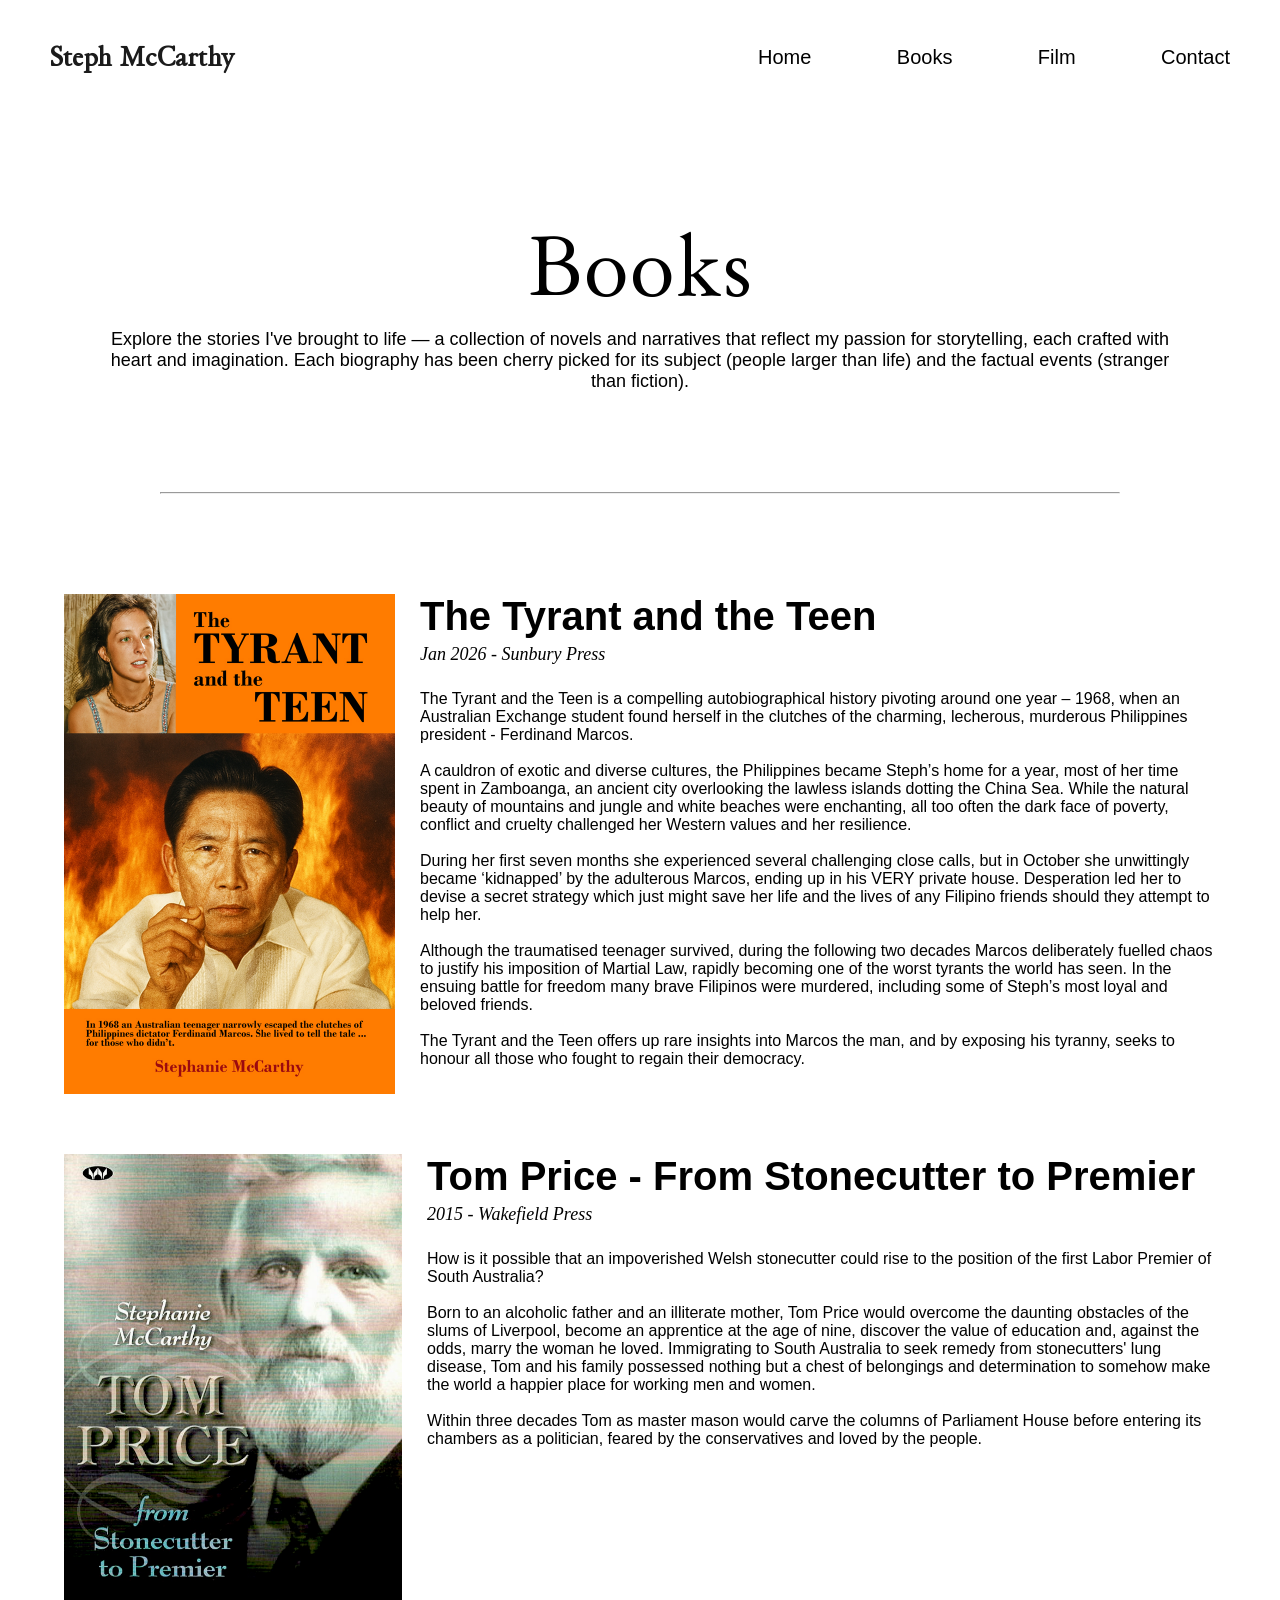
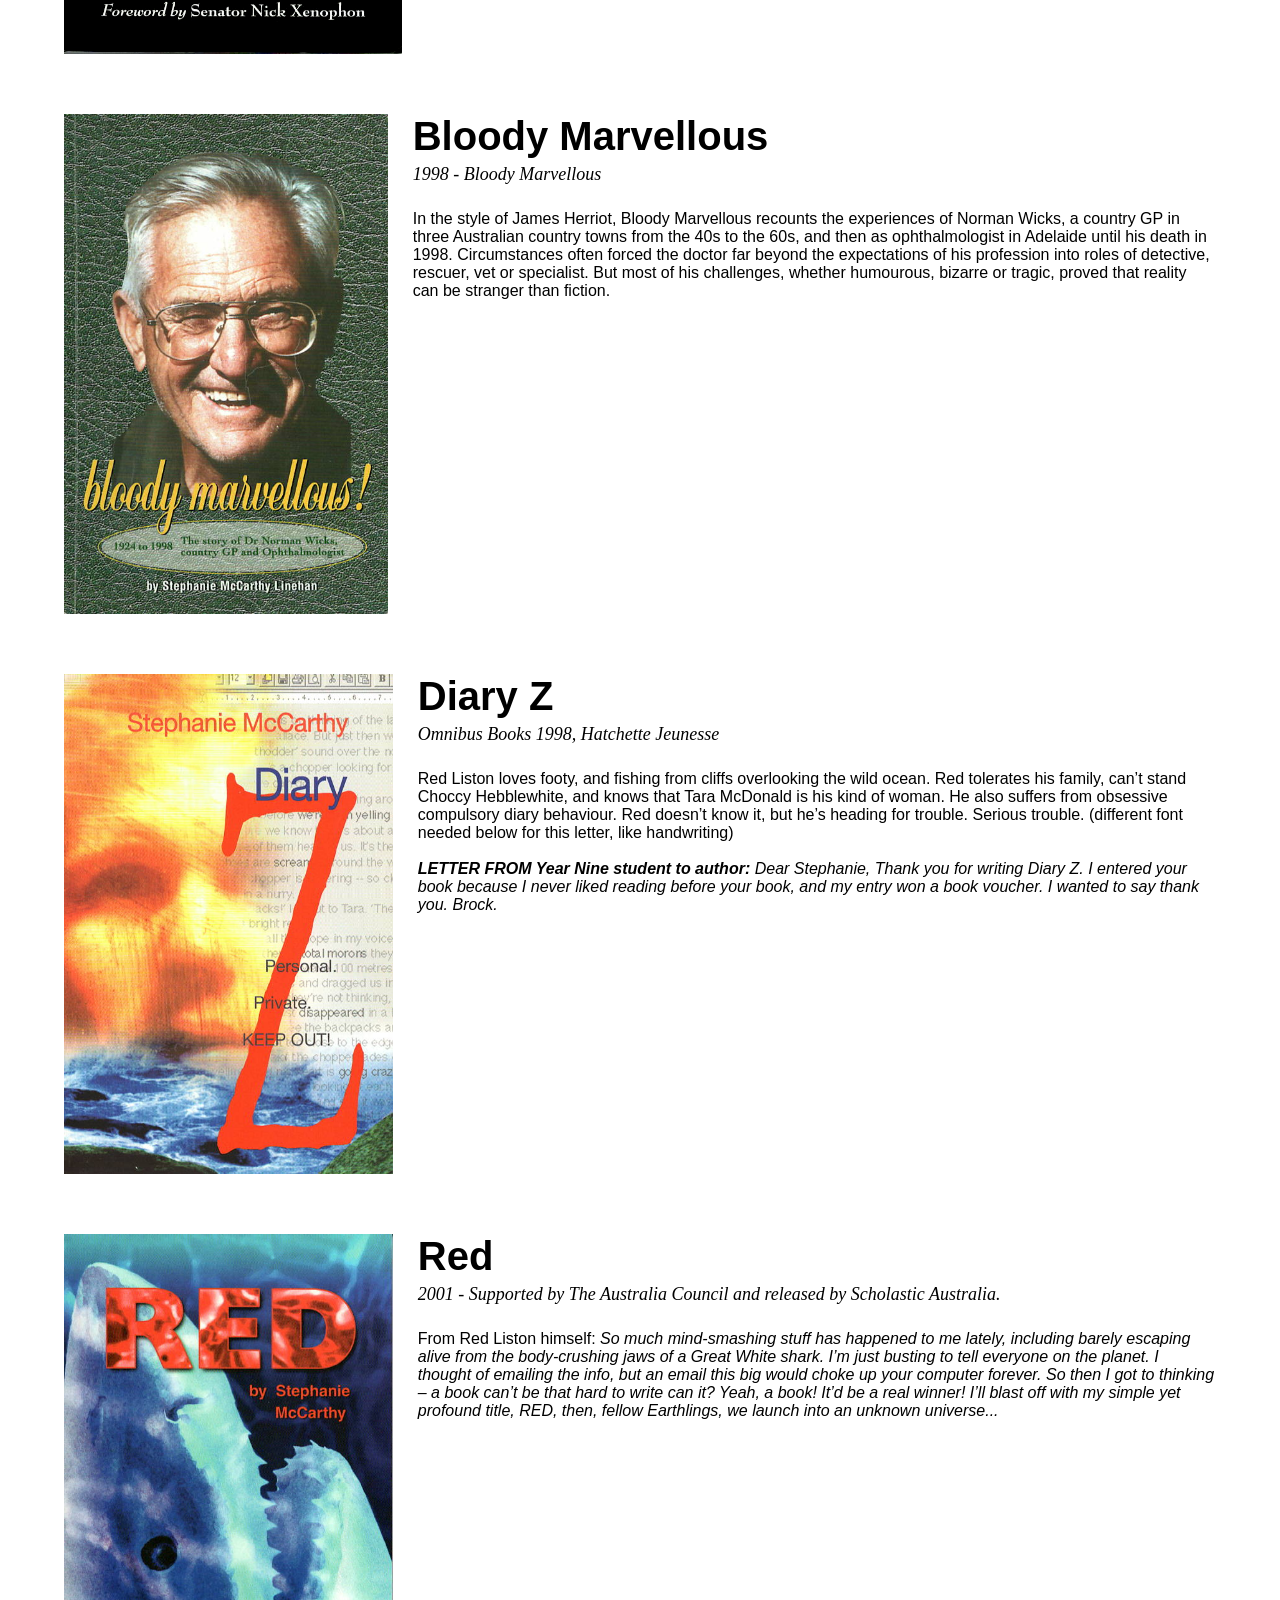
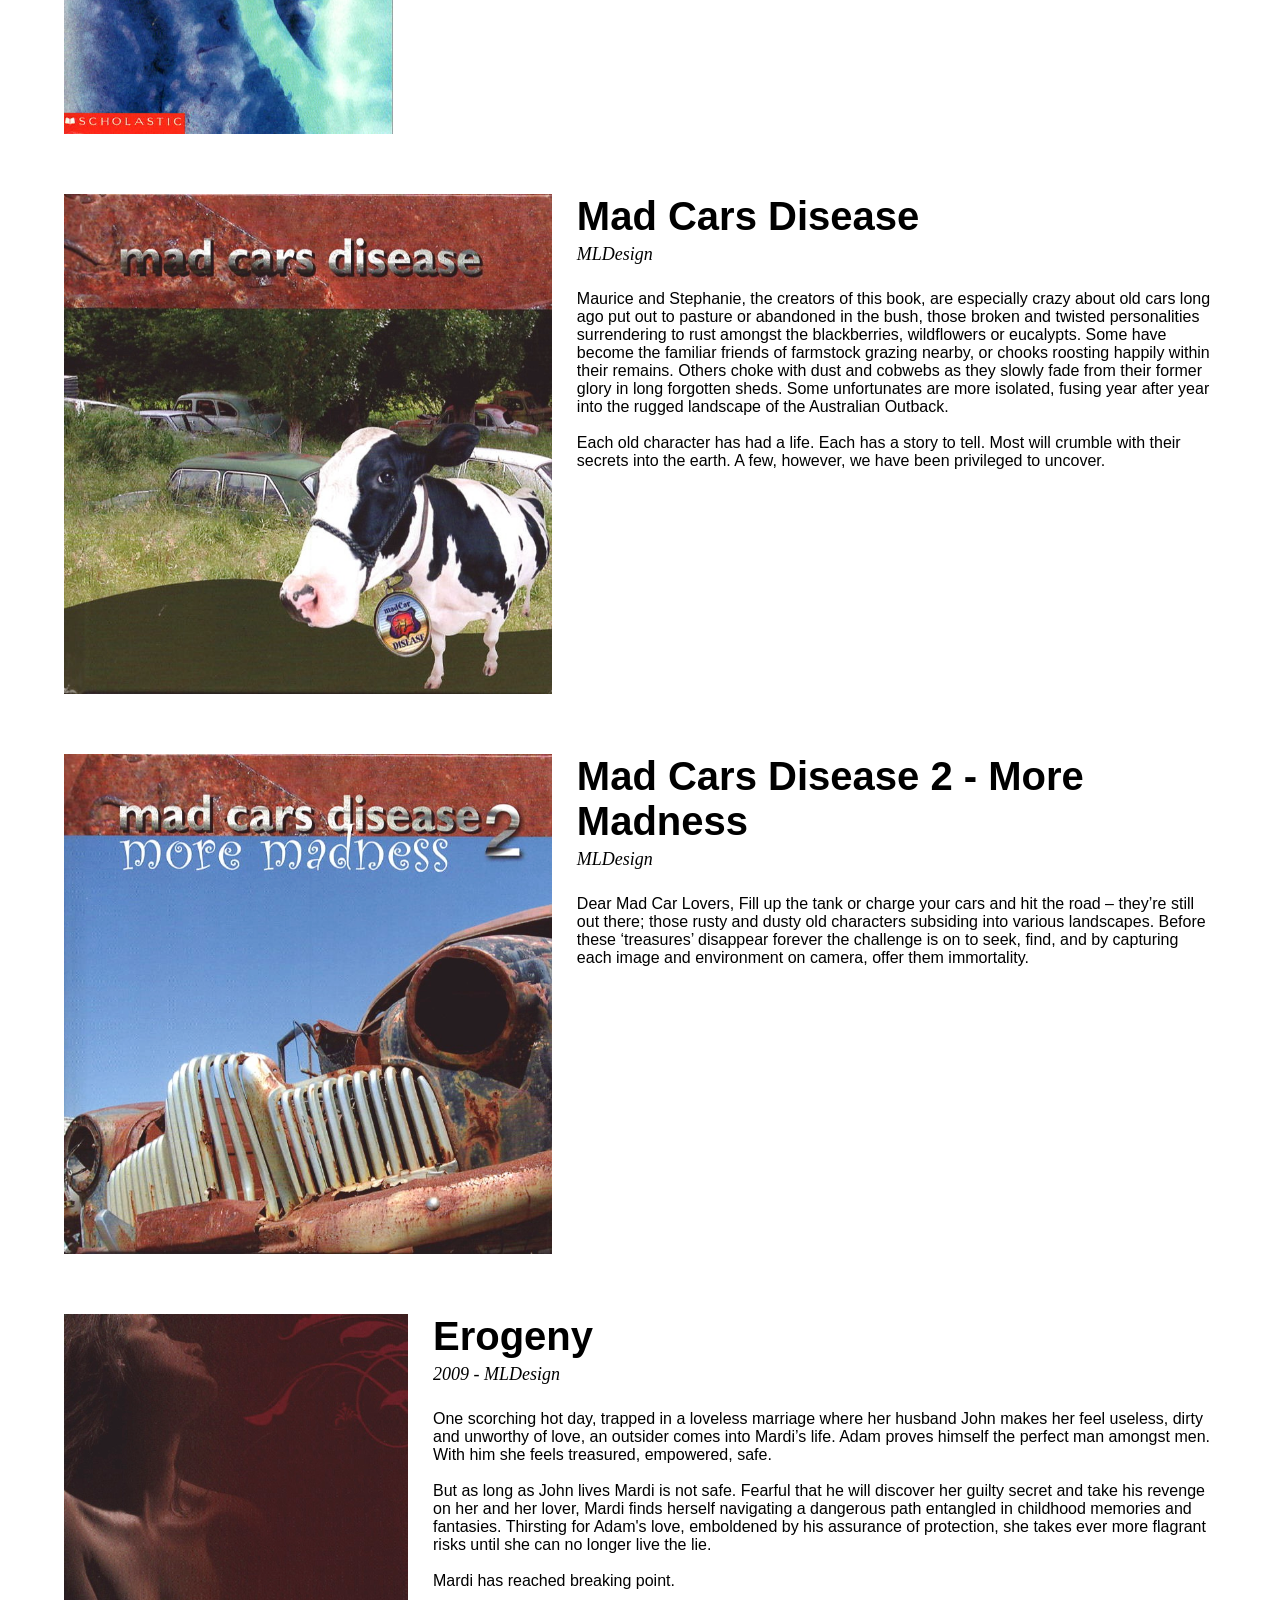
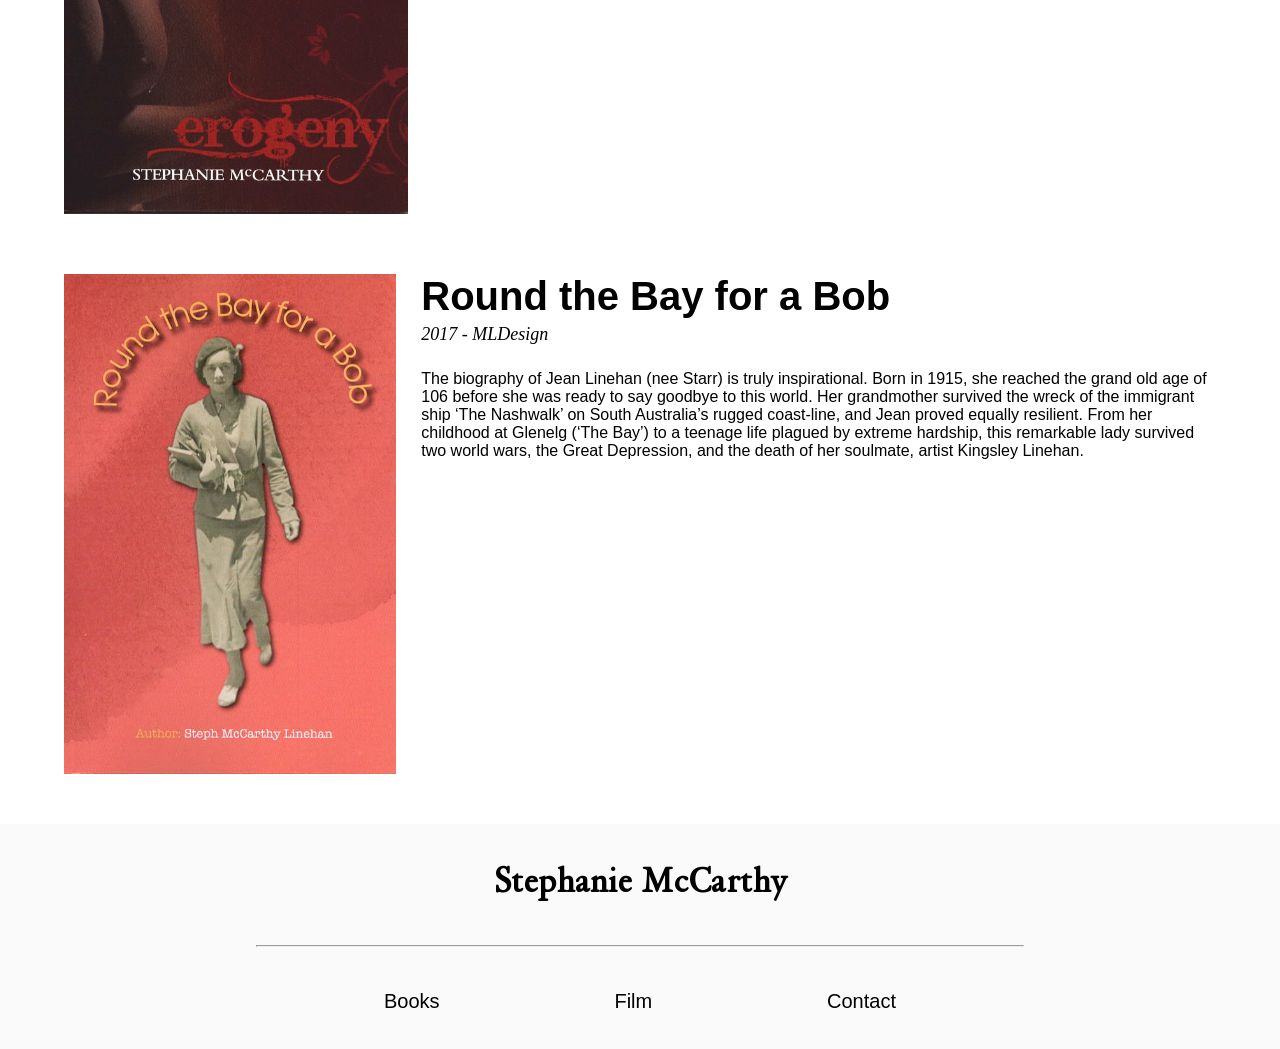
==== commit 991f5542: "gives us" ====
--- a/books.html
+++ b/books.html
@@ -80,7 +80,7 @@
 							<br />
 							Although the traumatised teenager survived, during the following two decades Marcos deliberately fuelled chaos to justify his imposition of Martial Law, rapidly becoming one of the worst tyrants the world has seen. In the ensuing battle for freedom many brave Filipinos were murdered, including some of Steph’s most loyal and beloved friends.
 							<br /><br />
-							The Tyrant and the Teen gives us rare insights into Marcos the man, and by exposing his tyranny, seeks to honour all those who fought to regain their democracy.
+							The Tyrant and the Teen offers up rare insights into Marcos the man, and by exposing his tyranny, seeks to honour all those who fought to regain their democracy.
 						</p>
 					</div>
 				</div>
--- a/style.css
+++ b/style.css
@@ -307,13 +307,6 @@
   font-size: 16px;
   font-family: Helvetica, sans-serif;
 }
-@media (min-width: 1000px) {
-  .books .books-container .book-item:nth-child(2n) {
-    flex-direction: row-reverse;
-    text-align: right;
-  }
-}
-
 .books-home {
   background-color: #fafafa;
   padding: 50px;
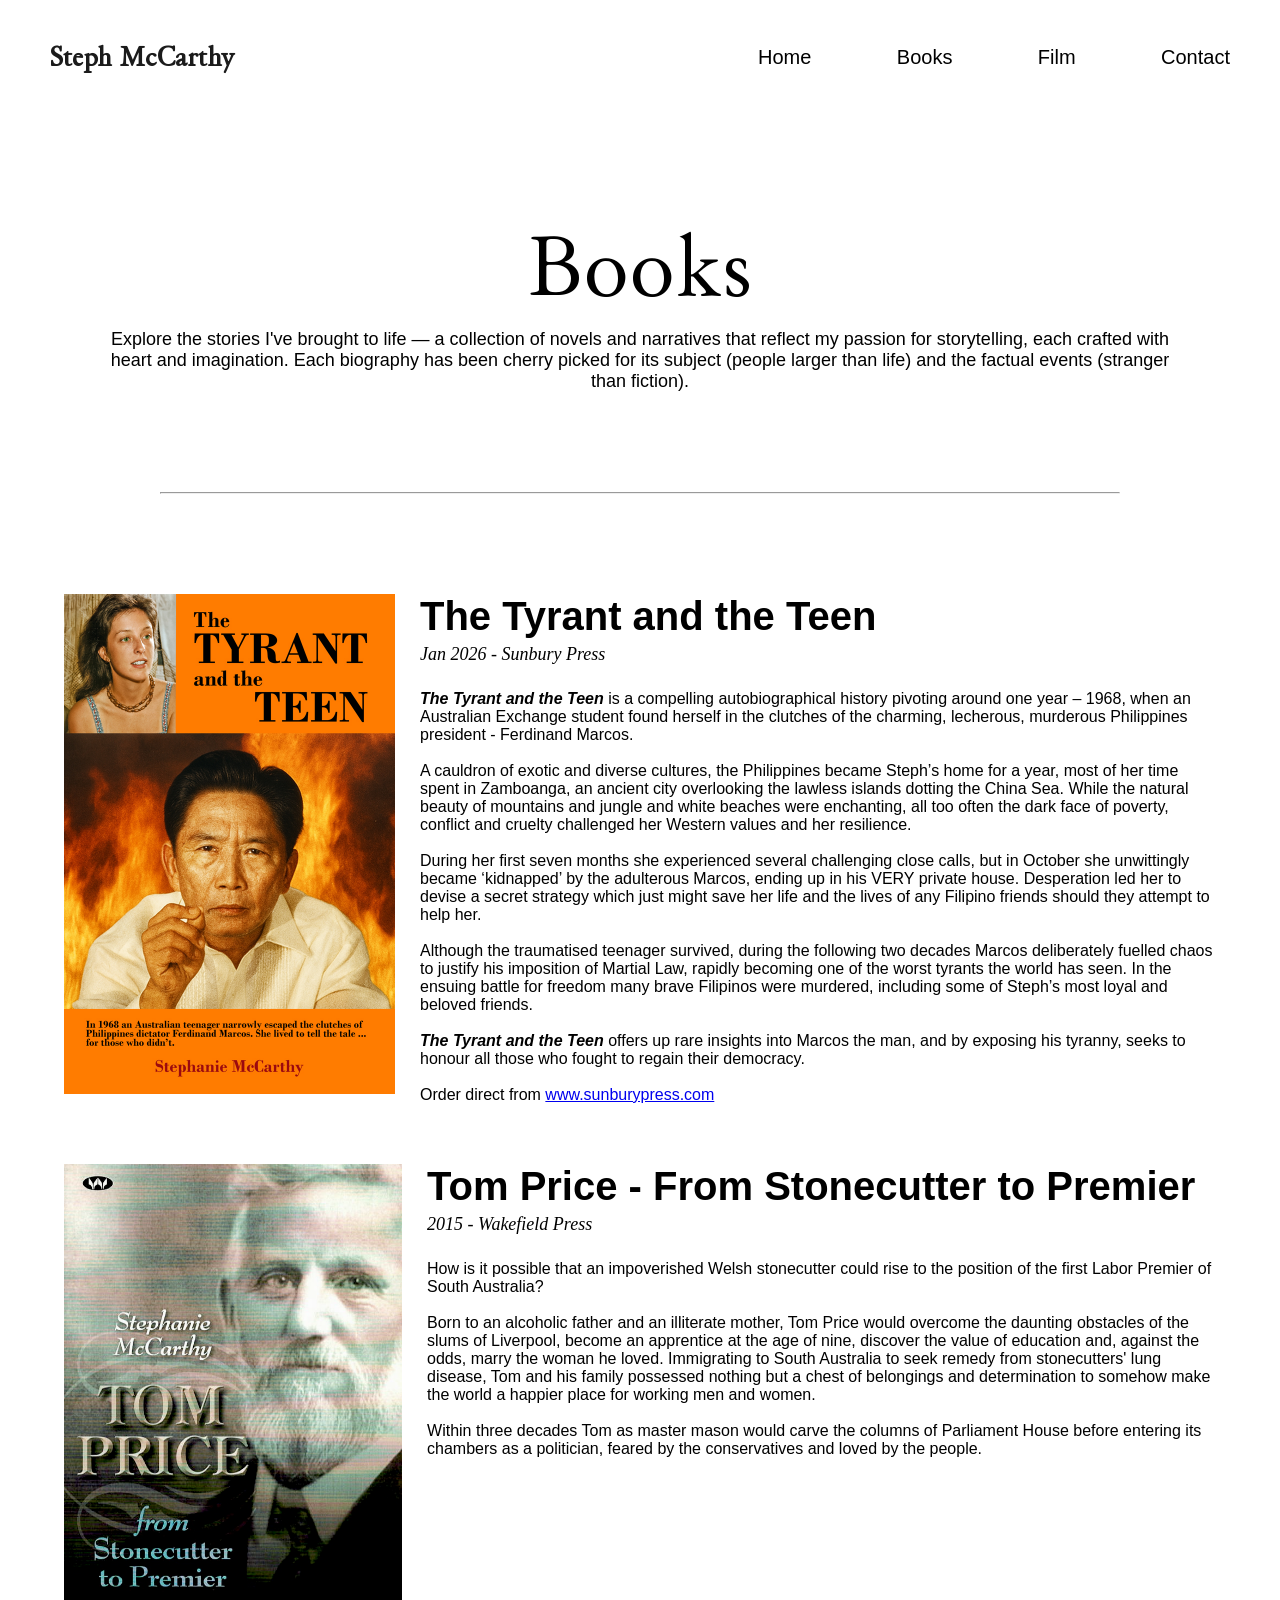
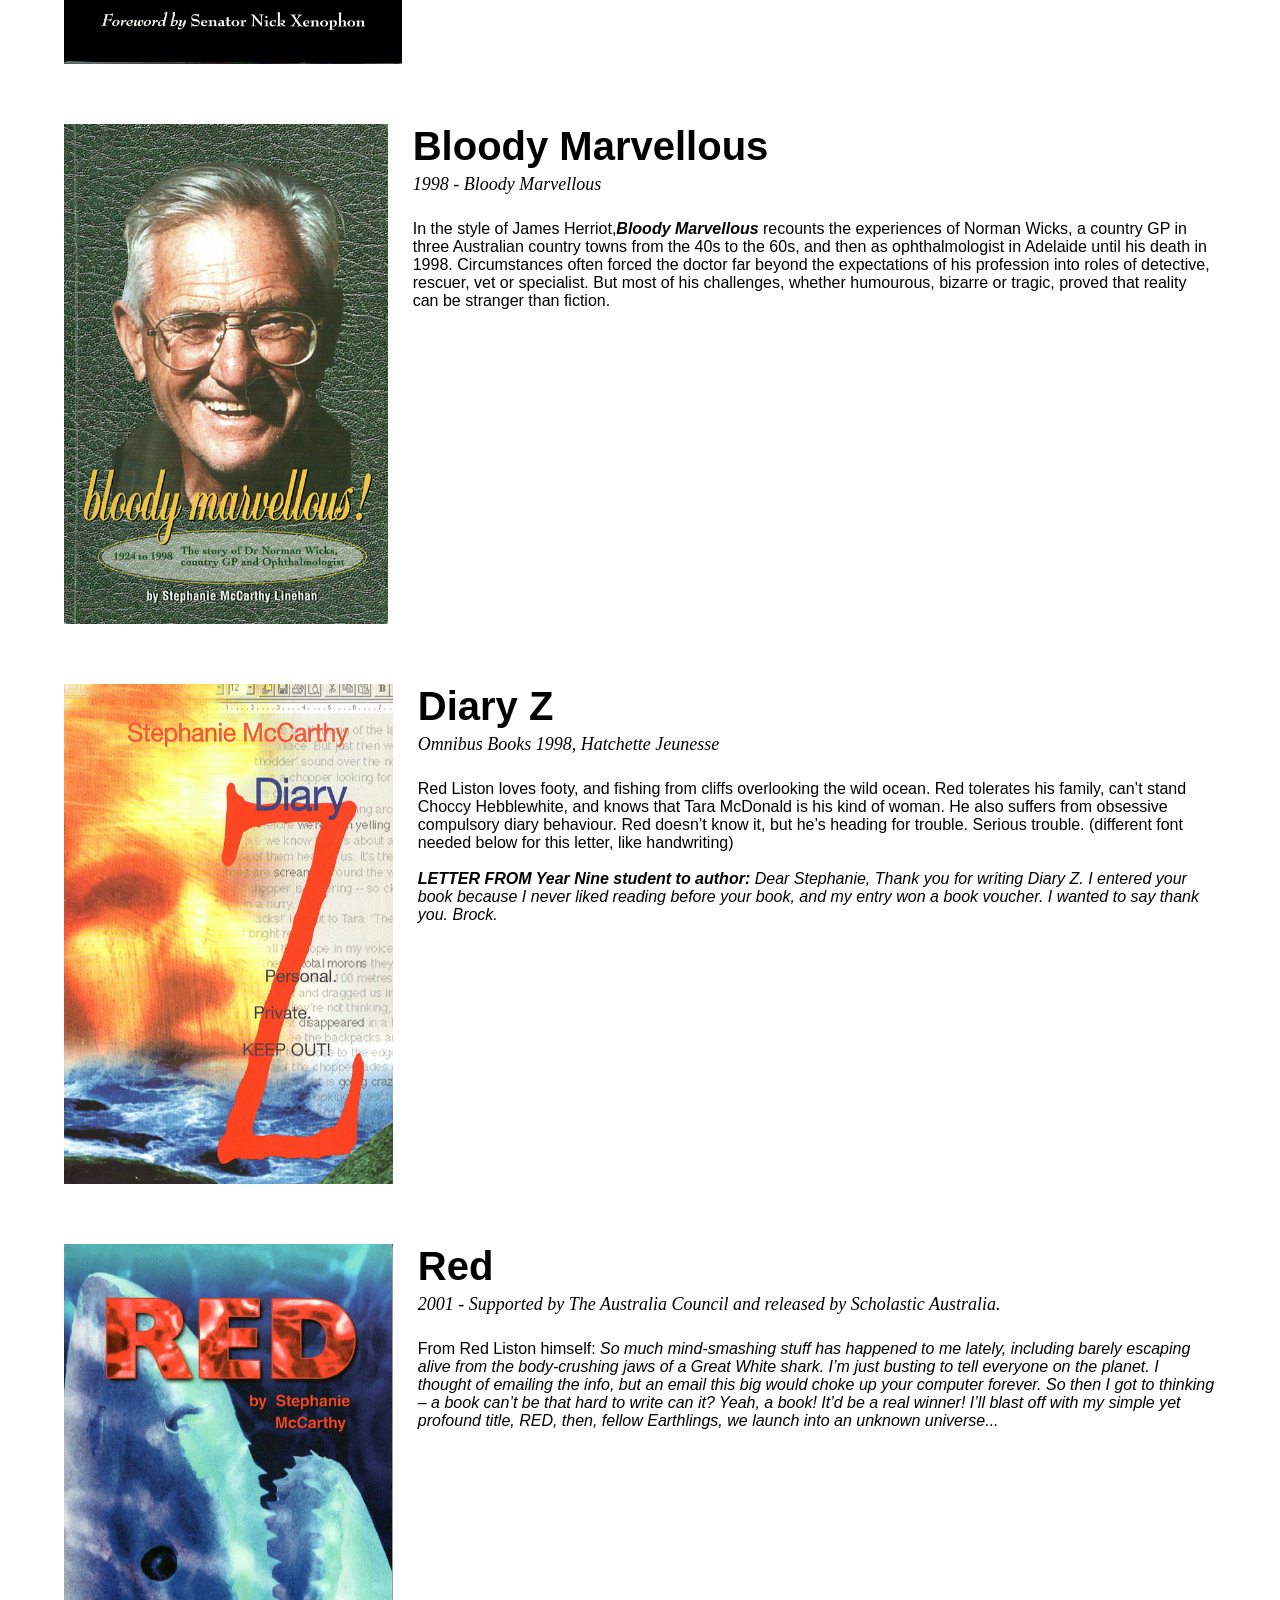
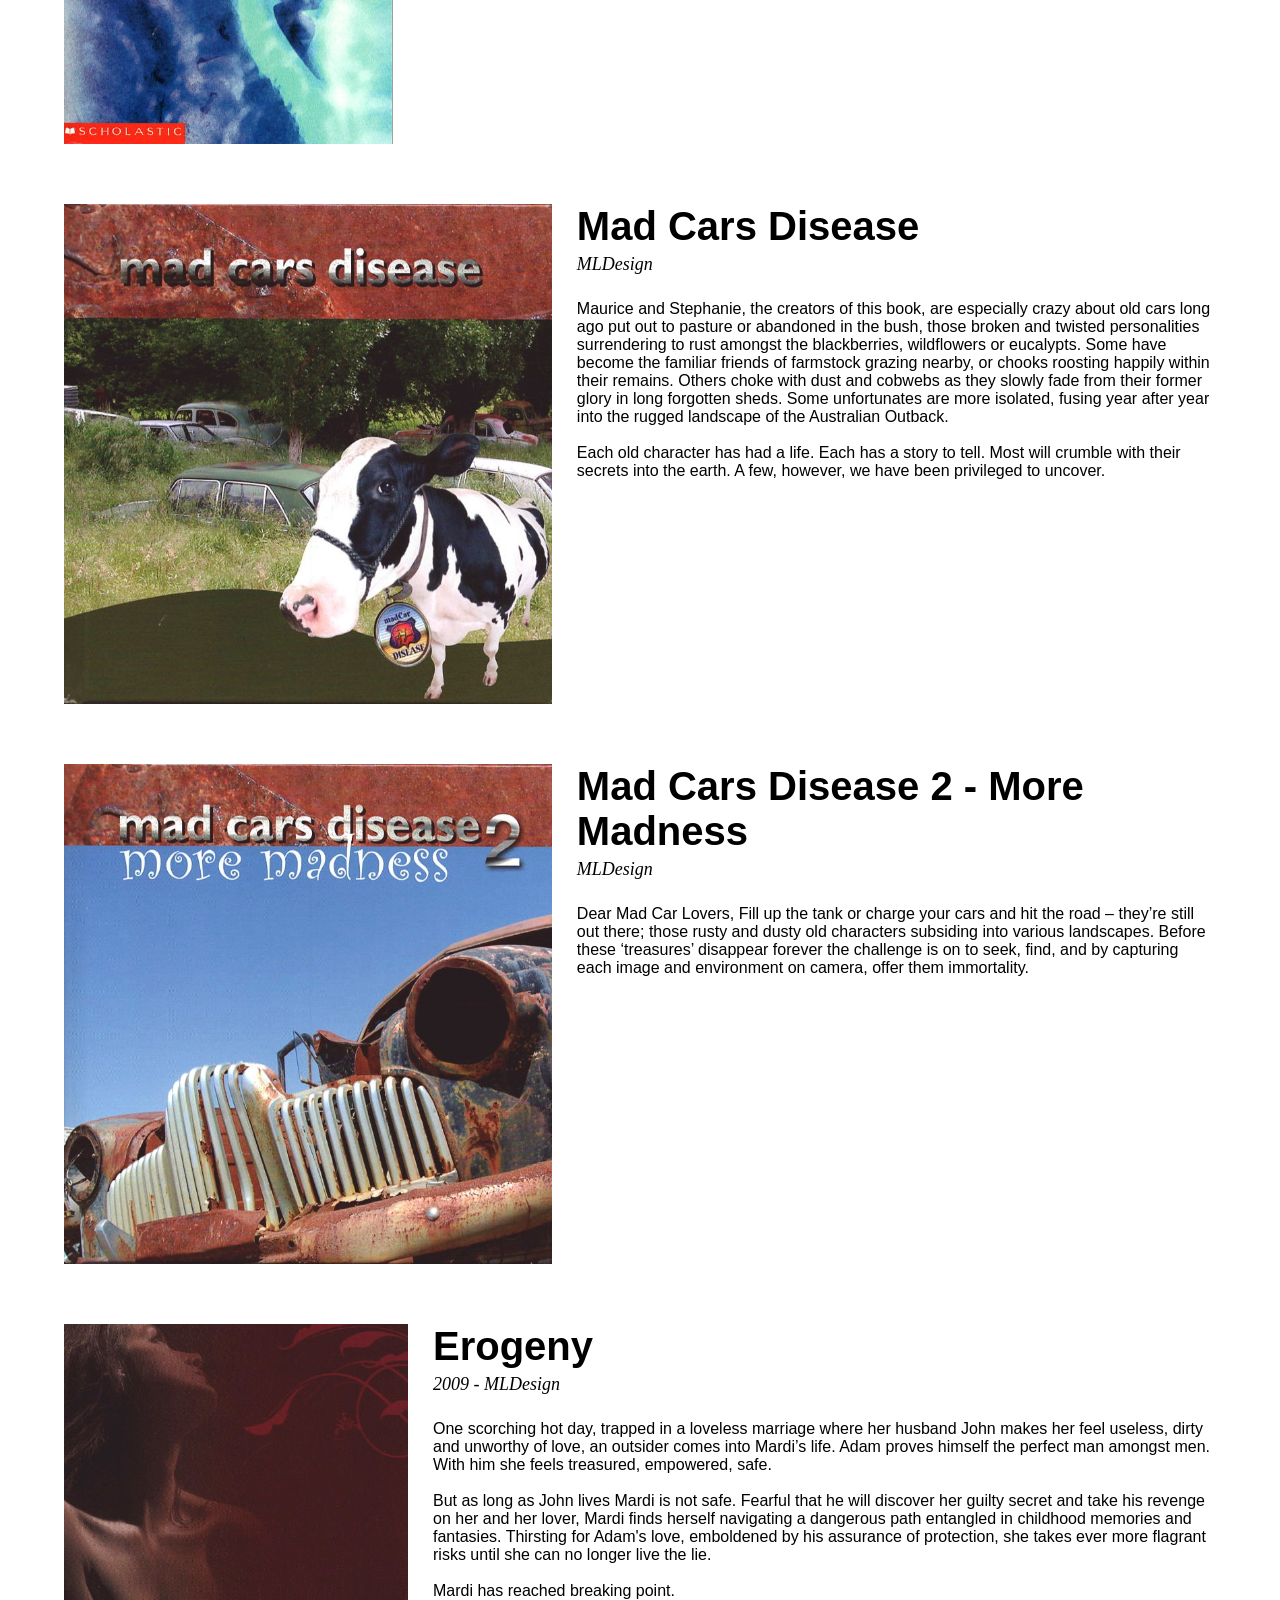
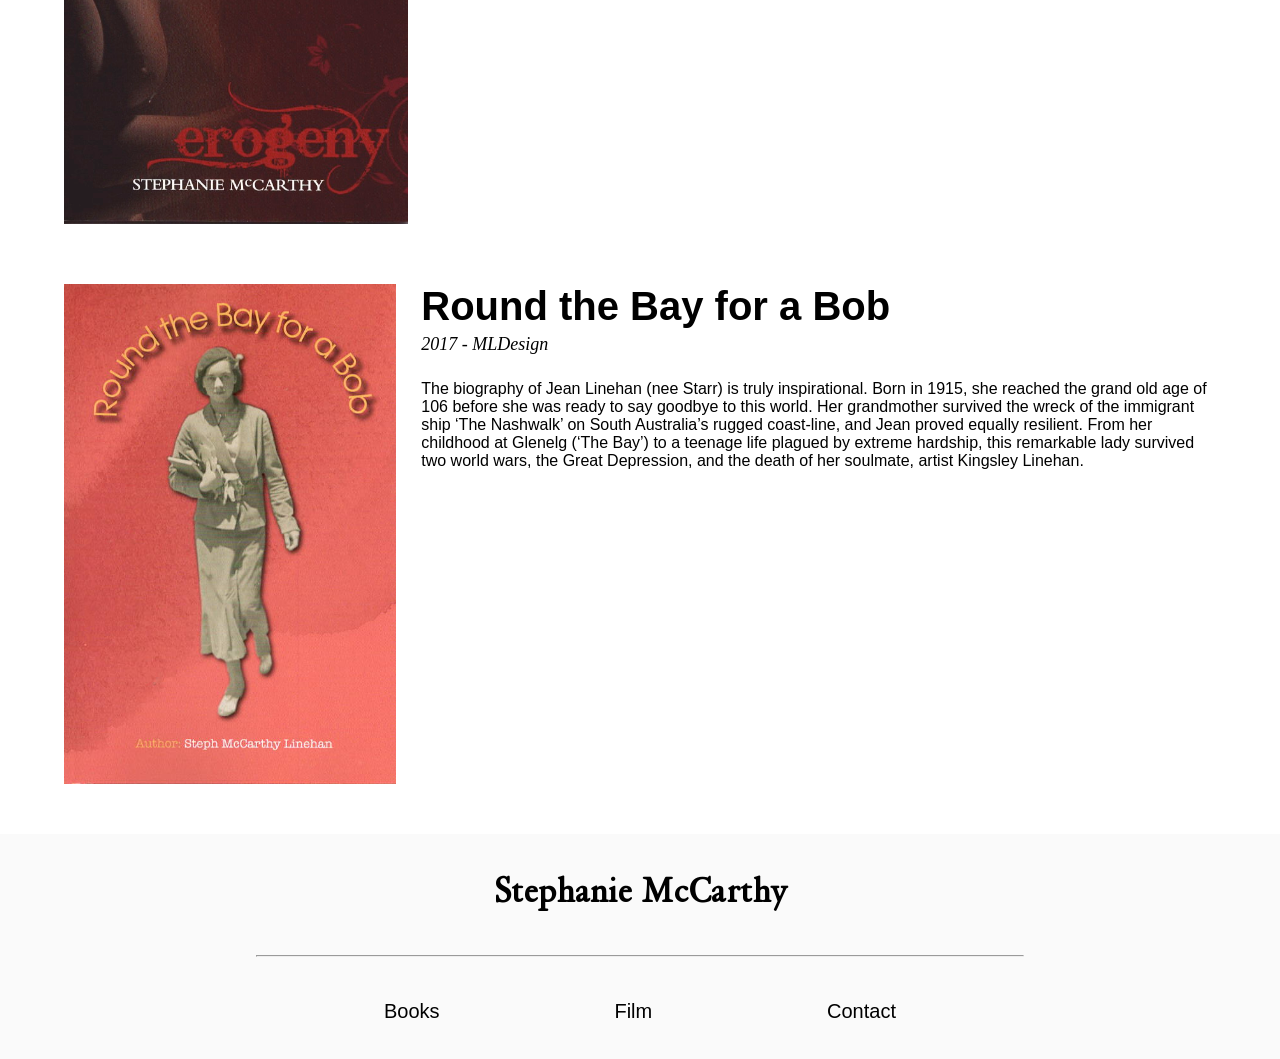
==== commit 254f06d2: "2nd round amends" ====
--- a/books.html
+++ b/books.html
@@ -71,8 +71,7 @@
 							<h3>Jan 2026 - Sunbury Press</h3>
 						</div>
 						<p>
-							The Tyrant and the Teen is a compelling autobiographical history pivoting around one year – 1968, when an Australian Exchange student found herself in the clutches of the charming, lecherous, murderous Philippines president - Ferdinand Marcos.
-							<br /><br />
+							<span class="boldItalic">The Tyrant and the Teen</span> is a compelling autobiographical history pivoting around one year – 1968, when an Australian Exchange student found herself in the clutches of the charming, lecherous, murderous Philippines president - Ferdinand Marcos. <br /><br />
 							A cauldron of exotic and diverse cultures, the Philippines became Steph’s home for a year, most of her time spent in Zamboanga, an ancient city overlooking the lawless islands dotting the China Sea. While the natural beauty of mountains and jungle and white beaches were enchanting, all too often the dark face of poverty, conflict and cruelty challenged her Western values and her resilience.
 							<br /><br />
 							During her first seven months she experienced several challenging close calls, but in October she unwittingly became ‘kidnapped’ by the adulterous Marcos, ending up in his VERY private house. Desperation led her to devise a secret strategy which just might save her life and the lives of any Filipino friends should they attempt to help her.
@@ -80,7 +79,8 @@
 							<br />
 							Although the traumatised teenager survived, during the following two decades Marcos deliberately fuelled chaos to justify his imposition of Martial Law, rapidly becoming one of the worst tyrants the world has seen. In the ensuing battle for freedom many brave Filipinos were murdered, including some of Steph’s most loyal and beloved friends.
 							<br /><br />
-							The Tyrant and the Teen offers up rare insights into Marcos the man, and by exposing his tyranny, seeks to honour all those who fought to regain their democracy.
+							<span class="boldItalic">The Tyrant and the Teen</span> offers up rare insights into Marcos the man, and by exposing his tyranny, seeks to honour all those who fought to regain their democracy. <br /><br />
+							Order direct from <a href="http://www.sunburypress.com" target="_blank">www.sunburypress.com</a>
 						</p>
 					</div>
 				</div>
@@ -106,7 +106,7 @@
 							<h2>Bloody Marvellous</h2>
 							<h3>1998 - Bloody Marvellous</h3>
 						</div>
-						<p>In the style of James Herriot, Bloody Marvellous recounts the experiences of Norman Wicks, a country GP in three Australian country towns from the 40s to the 60s, and then as ophthalmologist in Adelaide until his death in 1998. Circumstances often forced the doctor far beyond the expectations of his profession into roles of detective, rescuer, vet or specialist. But most of his challenges, whether humourous, bizarre or tragic, proved that reality can be stranger than fiction.</p>
+						<p>In the style of James Herriot,<span class="boldItalic">Bloody Marvellous</span> recounts the experiences of Norman Wicks, a country GP in three Australian country towns from the 40s to the 60s, and then as ophthalmologist in Adelaide until his death in 1998. Circumstances often forced the doctor far beyond the expectations of his profession into roles of detective, rescuer, vet or specialist. But most of his challenges, whether humourous, bizarre or tragic, proved that reality can be stranger than fiction.</p>
 					</div>
 				</div>
 
--- a/style.css
+++ b/style.css
@@ -543,3 +543,8 @@
   max-width: 500px;
   text-align: center;
 }
+
+.boldItalic {
+  font-weight: 900 !important;
+  font-style: italic !important;
+}
